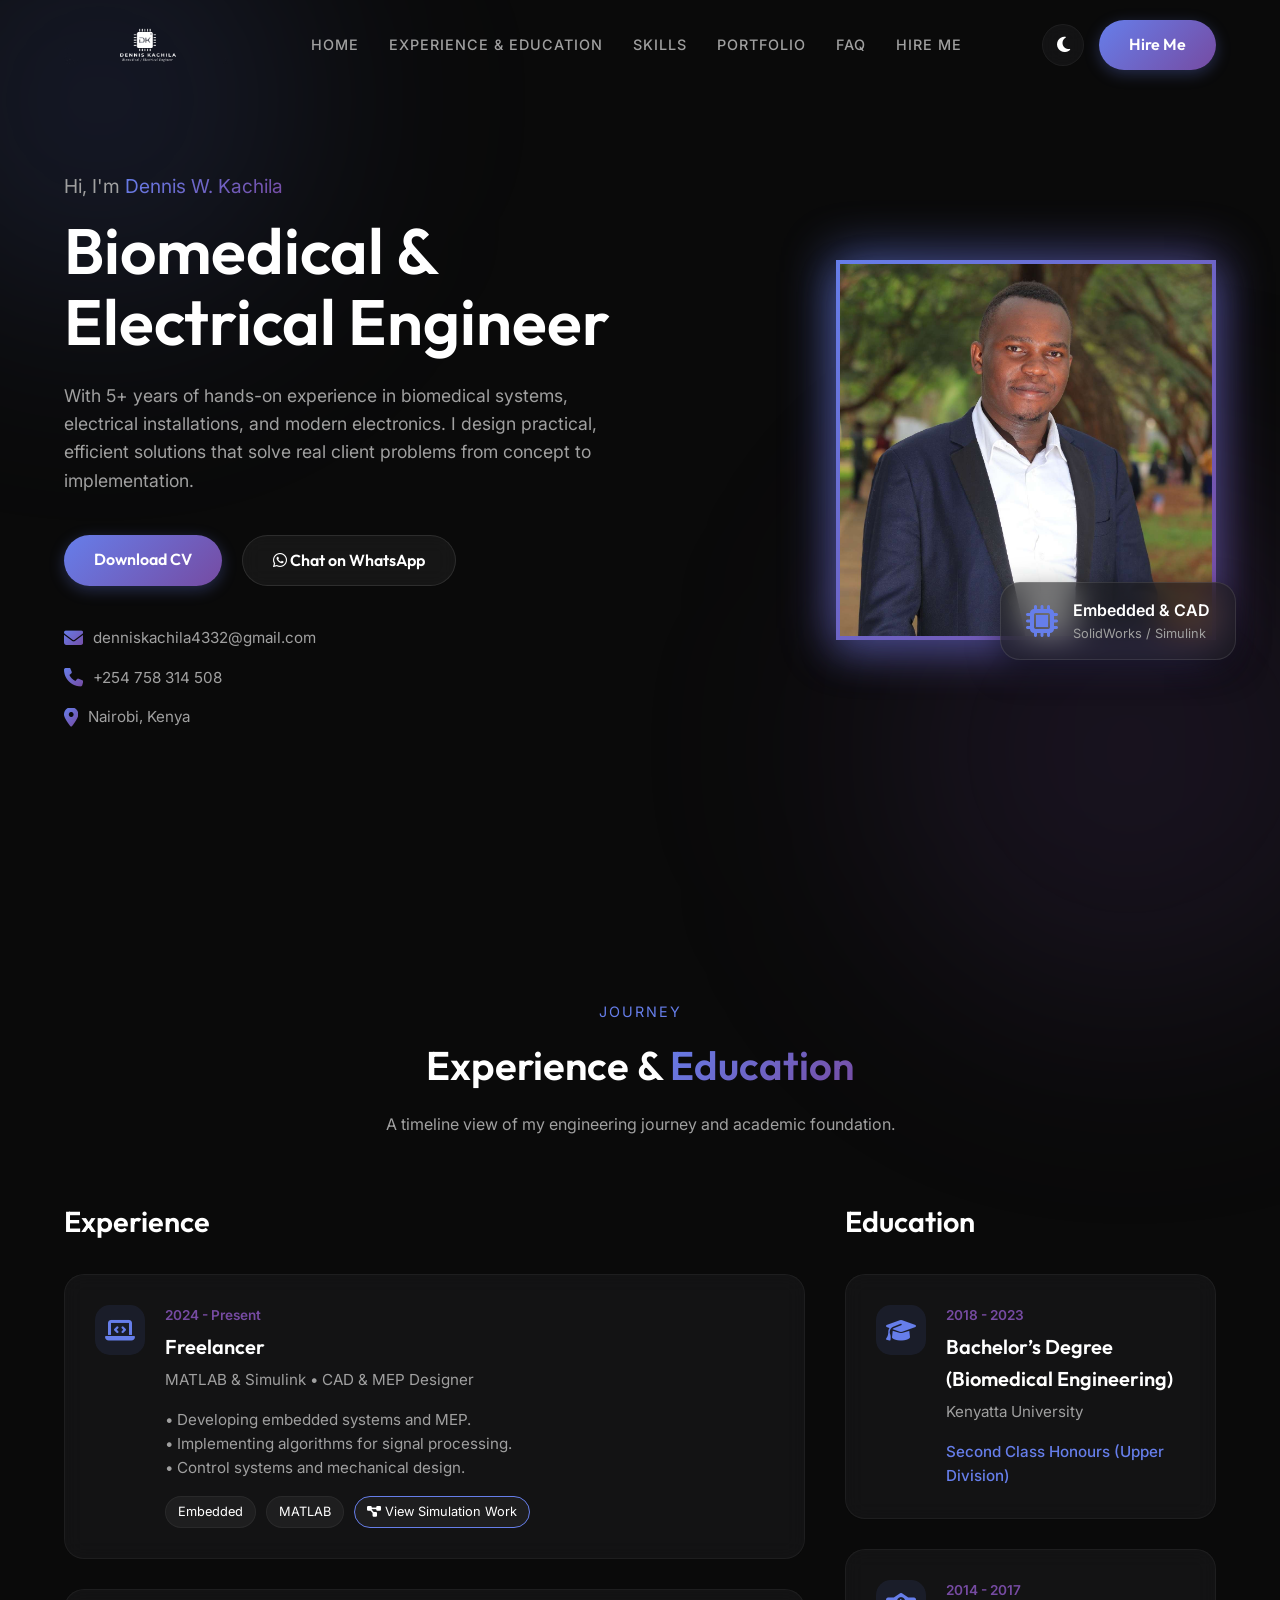
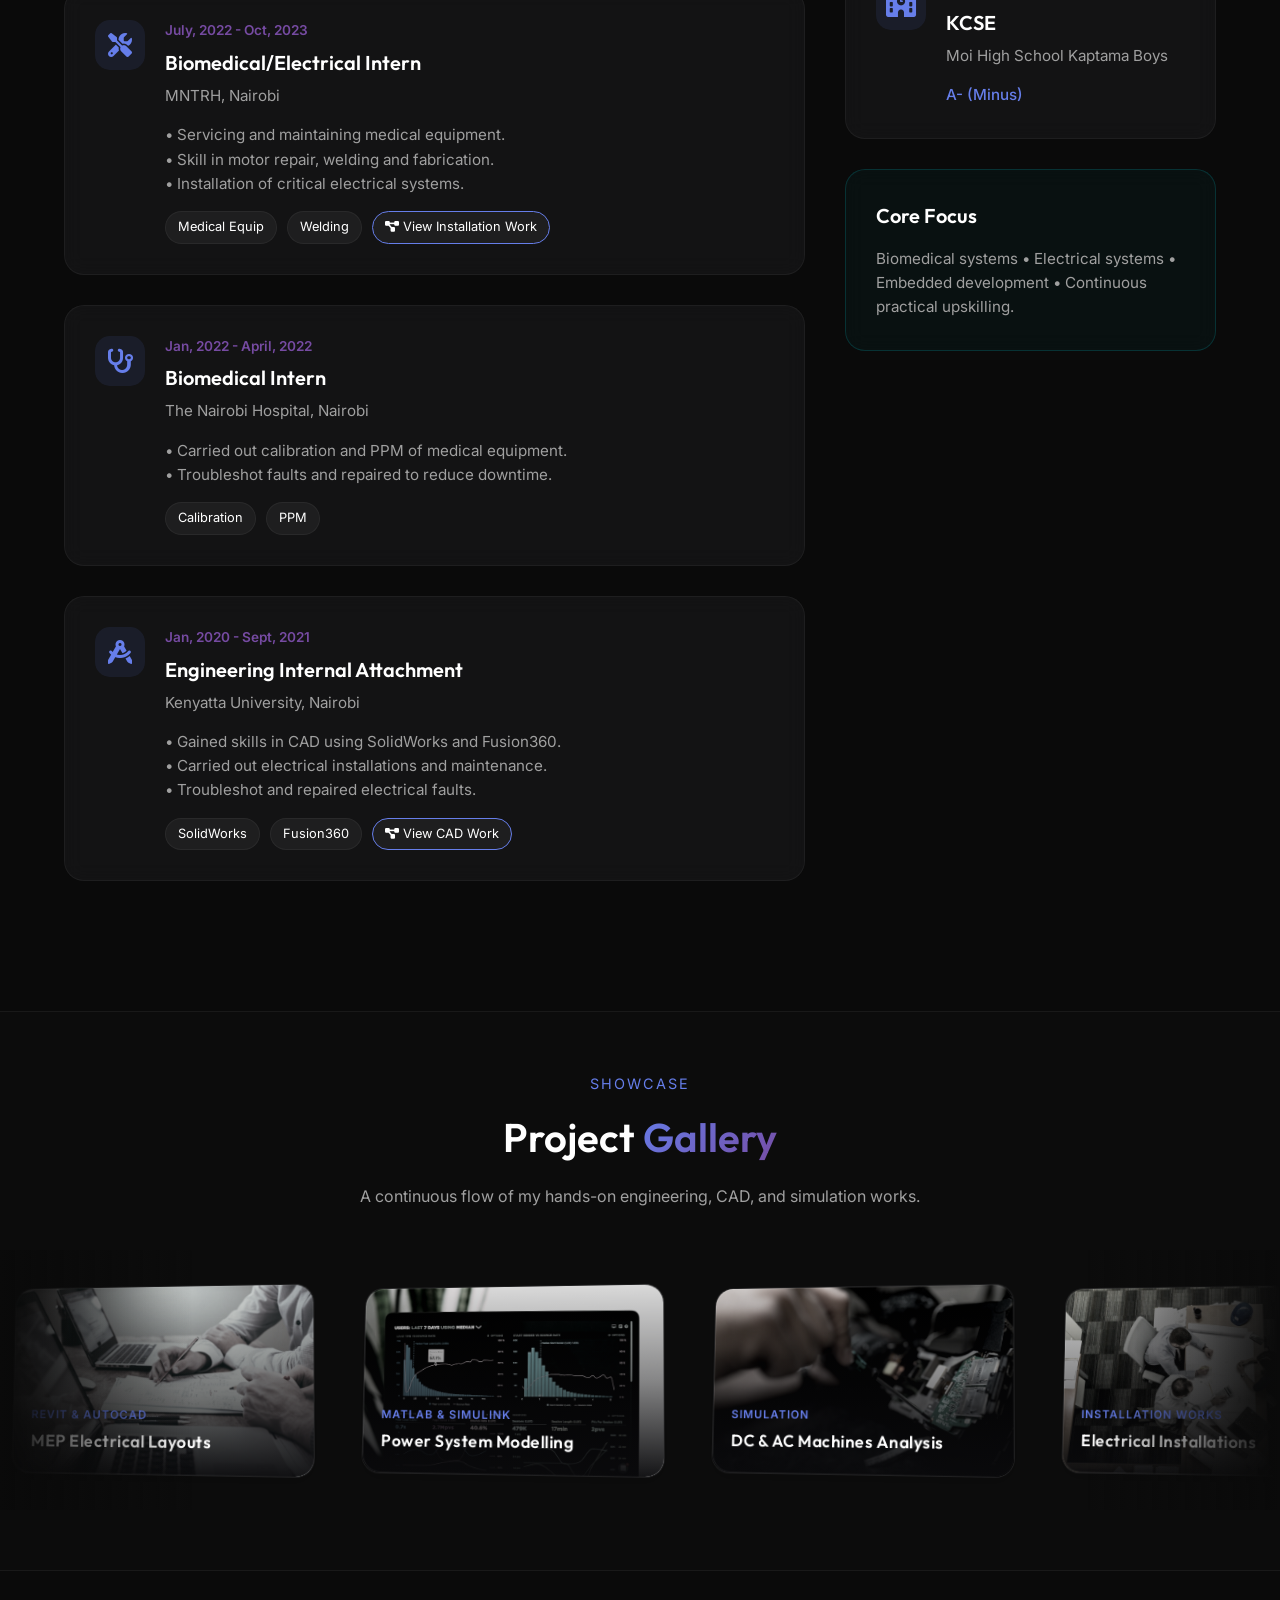
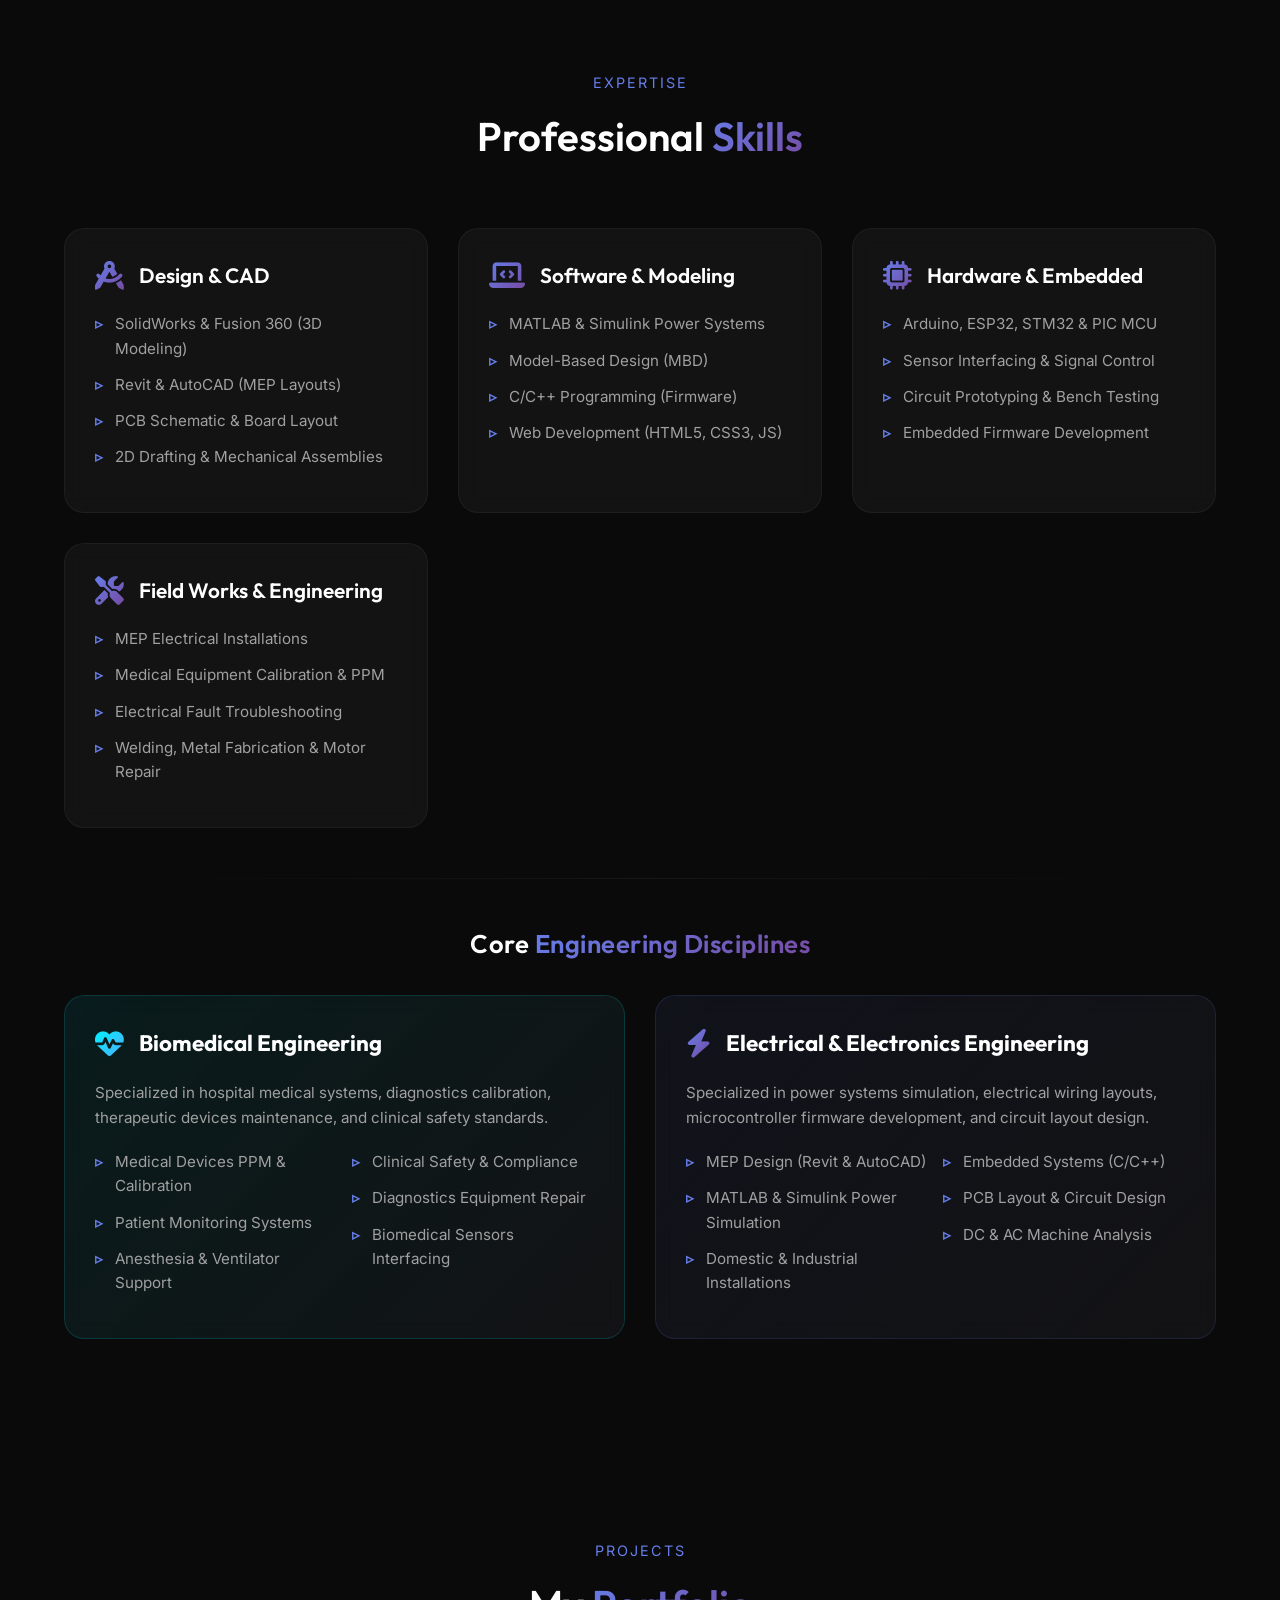
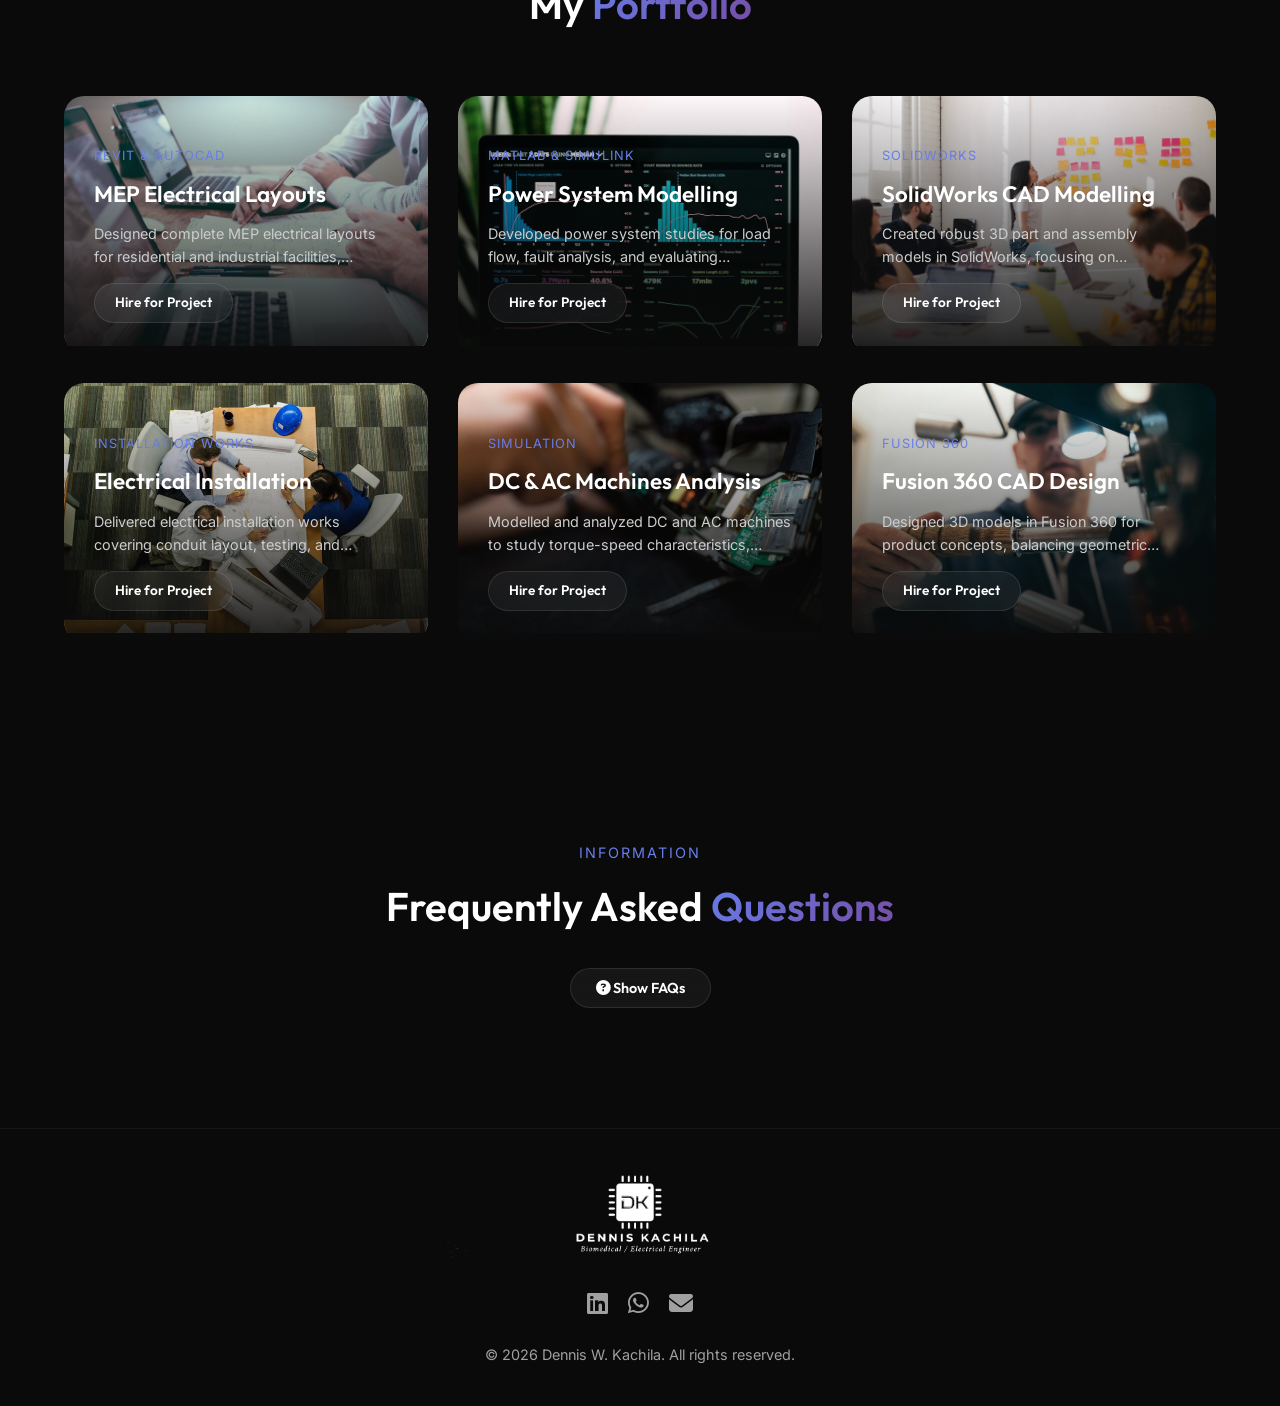
==== index.html @ 5426f632 "feat: add Google Analytics GA4 tracking script to all pages" ====
<!DOCTYPE html>
<html lang="en">
<head>
    <!-- Google tag (gtag.js) -->
    <script async src="https://www.googletagmanager.com/gtag/js?id=G-QSRHP8CRSM"></script>
    <script>
      window.dataLayer = window.dataLayer || [];
      function gtag(){dataLayer.push(arguments);}
      gtag('js', new Date());

      gtag('config', 'G-QSRHP8CRSM');
    </script>
    <meta charset="UTF-8">
    <meta name="viewport" content="width=device-width, initial-scale=1.0">
    <title>Dennis Kachila | Biomedical & Electrical Engineer - Nairobi, Kenya</title>
    <meta name="description" content="Explore the portfolio of Dennis Kachila, a Nairobi-based Biomedical and Electrical Engineer specializing in MEP design, electrical installations, MATLAB power system modeling, and 3D CAD assemblies.">
    <meta name="keywords" content="Dennis Kachila, Biomedical Engineer Nairobi, Electrical Engineer Kenya, MEP Design, Revit MEP, AutoCAD Electrical, MATLAB power system, Simulink model-based design, SolidWorks 3D CAD, Fusion 360 modeling, medical equipment calibration, PPM medical systems, microcontroller programming, Arduino, ESP32">
    <meta name="author" content="Dennis W. Kachila">
    <meta name="robots" content="index, follow">
    <link rel="canonical" href="https://dennis-kachila.github.io/">
    <link rel="icon" type="image/png" href="assets/images/logo/favicon.png">

    <!-- Open Graph / Facebook / LinkedIn -->
    <meta property="og:type" content="website">
    <meta property="og:url" content="https://dennis-kachila.github.io/">
    <meta property="og:title" content="Dennis Kachila | Biomedical & Electrical Engineer Portfolio">
    <meta property="og:description" content="Nairobi-based engineer specializing in MEP design, electrical installations, MATLAB simulations, 3D CAD modeling, and medical systems maintenance.">
    <meta property="og:image" content="https://dennis-kachila.github.io/assets/images/logo/social_preview.png">
    <meta property="og:site_name" content="Dennis Kachila Portfolio">
    <meta property="og:locale" content="en_US">

    <!-- Twitter -->
    <meta name="twitter:card" content="summary_large_image">
    <meta name="twitter:url" content="https://dennis-kachila.github.io/">
    <meta name="twitter:title" content="Dennis Kachila | Biomedical & Electrical Engineer">
    <meta name="twitter:description" content="Nairobi-based engineer specializing in MEP design, electrical installations, MATLAB simulations, 3D CAD modeling, and medical systems maintenance.">
    <meta name="twitter:image" content="https://dennis-kachila.github.io/assets/images/logo/social_preview.png">

    <!-- JSON-LD Structured Data Schema -->
    <script type="application/ld+json">
    {
      "@context": "https://schema.org",
      "@type": "Person",
      "name": "Dennis W. Kachila",
      "url": "https://dennis-kachila.github.io/",
      "image": "https://dennis-kachila.github.io/assets/images/logo/logo_now1.png",
      "jobTitle": "Biomedical & Electrical Engineer",
      "worksFor": {
        "@type": "Organization",
        "name": "Freelance"
      },
      "sameAs": [
        "https://github.com/dennis-kachila"
      ],
      "knowsAbout": [
        "Biomedical Engineering",
        "Electrical Engineering",
        "MEP Design",
        "MATLAB",
        "Simulink",
        "SolidWorks",
        "Fusion 360",
        "Electrical Installations",
        "Medical Equipment Maintenance",
        "Microcontroller Firmware Development"
      ],
      "address": {
        "@type": "PostalAddress",
        "addressLocality": "Nairobi",
        "addressCountry": "Kenya"
      },
      "email": "denniskachila4332@gmail.com",
      "telephone": "+254758314508"
    }
    </script>

    <!-- Fonts -->
    <link rel="preconnect" href="https://fonts.googleapis.com">
    <link rel="preconnect" href="https://fonts.gstatic.com" crossorigin>
    <link href="https://fonts.googleapis.com/css2?family=Inter:wght@300;400;500;600&family=Outfit:wght@400;600;800&display=swap" rel="stylesheet">
    <!-- Icons -->
    <link rel="stylesheet" href="https://cdnjs.cloudflare.com/ajax/libs/font-awesome/6.4.0/css/all.min.css">
    <!-- Custom CSS -->
    <link rel="stylesheet" href="assets/css/modern.css?v=2">
    <script>
        // Apply theme immediately to prevent flashing
        const savedTheme = localStorage.getItem('theme') || 'dark';
        document.documentElement.setAttribute('data-theme', savedTheme);
    </script>
</head>
<body>
    <!-- Ambient Glow Background -->
    <div class="ambient-glow glow-1"></div>
    <div class="ambient-glow glow-2"></div>

    <!-- Navbar -->
    <nav class="navbar">
        <a href="#home" class="nav-brand" style="display: flex; align-items: center; gap: 8px;">
            <img src="assets/images/logo/logo_now1.png" alt="Dennis Kachila Logo" class="nav-logo" loading="eager">
        </a>
        <ul class="nav-links">
            <li><a href="#home">Home</a></li>
            <li><a href="#experience">Experience & Education</a></li>
            <li><a href="#skills">Skills</a></li>
            <li><a href="#portfolio">Portfolio</a></li>
            <li><a href="#faq">FAQ</a></li>
            <li><a href="hire.html">Hire Me</a></li>
        </ul>
        <div class="nav-actions" style="display: flex; align-items: center; gap: 15px;">
            <button id="theme-toggle" class="btn-theme" aria-label="Toggle Theme">
                <i class="fas fa-moon theme-icon-dark"></i>
                <i class="fas fa-sun theme-icon-light"></i>
            </button>
            <a href="hire.html" class="btn btn-primary">Hire Me</a>
            <button id="menu-toggle" class="btn-menu" aria-label="Toggle Navigation">
                <i class="fas fa-bars"></i>
            </button>
        </div>
    </nav>

    <!-- Hero -->
    <section id="home" class="hero">
        <div class="hero-content">
            <div class="hero-greeting">Hi, I'm <span class="text-gradient">Dennis W. Kachila</span></div>
            <h1 class="hero-title">Biomedical &<br>Electrical Engineer</h1>
            <p class="hero-desc">
                With 5+ years of hands-on experience in biomedical systems, electrical installations, and modern electronics. I design practical, efficient solutions that solve real client problems from concept to implementation.
            </p>
            <div class="hero-actions">
                <a href="assets/Dennis_Kachila_Resume_Main.pdf" target="_blank" class="btn btn-primary">Download CV</a>
                <a href="https://wa.me/254758314508" target="_blank" class="btn btn-secondary"><i class="fab fa-whatsapp"></i> Chat on WhatsApp</a>
            </div>
            
            <div class="mt-40">
                <div style="font-size: 0.95rem; color: var(--text-secondary); margin-bottom: 15px; display: flex; align-items: center; gap: 10px;">
                    <i class="fas fa-envelope text-gradient" style="font-size: 1.2rem;"></i> denniskachila4332@gmail.com
                </div>
                <div style="font-size: 0.95rem; color: var(--text-secondary); margin-bottom: 15px; display: flex; align-items: center; gap: 10px;">
                    <i class="fas fa-phone text-gradient" style="font-size: 1.2rem;"></i> +254 758 314 508
                </div>
                <div style="font-size: 0.95rem; color: var(--text-secondary); display: flex; align-items: center; gap: 10px;">
                    <i class="fas fa-map-marker-alt text-gradient" style="font-size: 1.2rem;"></i> Nairobi, Kenya
                </div>
            </div>
        </div>
        <div class="hero-image-container">
            <div class="hero-image-frame-container">
                <div class="hero-image-inner">
                    <img src="assets/images/slider/banner-01.JPG" alt="Dennis Kachila" class="hero-image" loading="eager" onerror="this.src='https://images.unsplash.com/photo-1573164713988-8665fc963095?auto=format&fit=crop&q=80'">
                </div>
            </div>
            <div class="hero-badge">
                <i class="fas fa-microchip badge-icon"></i>
                <div>
                    <div style="font-weight: 600;">Embedded & CAD</div>
                    <div style="font-size: 0.8rem; color: var(--text-secondary);">SolidWorks / Simulink</div>
                </div>
            </div>
        </div>
    </section>

    <!-- Experience & Education -->
    <section id="experience">
        <div class="section-header">
            <span class="section-subtitle">Journey</span>
            <h2 class="section-title">Experience & <span class="text-gradient">Education</span></h2>
            <p style="color: var(--text-secondary); max-width: 600px; margin: 15px auto 0;">A timeline view of my engineering journey and academic foundation.</p>
        </div>

        <div class="timeline-grid">
            <!-- Experience -->
            <div>
                <h3 style="margin-bottom: 30px; font-size: 1.8rem;">Experience</h3>
                
                <div class="glass-card timeline-item">
                    <div class="timeline-icon">
                        <i class="fas fa-laptop-code"></i>
                    </div>
                    <div class="timeline-content">
                        <div class="timeline-date">2024 - Present</div>
                        <h4 class="timeline-title">Freelancer</h4>
                        <div class="timeline-subtitle">MATLAB & Simulink • CAD & MEP Designer</div>
                        <p style="color: var(--text-secondary); font-size: 0.95rem; margin-bottom: 15px;">
                            • Developing embedded systems and MEP.<br>
                            • Implementing algorithms for signal processing.<br>
                            • Control systems and mechanical design.
                        </p>
                        <div style="display: flex; gap: 10px; flex-wrap: wrap;">
                            <span class="tag">Embedded</span>
                            <span class="tag">MATLAB</span>
                            <a href="#portfolio" class="tag" style="border-color: var(--accent-primary);"><i class="fas fa-project-diagram"></i> View Simulation Work</a>
                        </div>
                    </div>
                </div>

                <div class="glass-card timeline-item">
                    <div class="timeline-icon">
                        <i class="fas fa-tools"></i>
                    </div>
                    <div class="timeline-content">
                        <div class="timeline-date">July, 2022 - Oct, 2023</div>
                        <h4 class="timeline-title">Biomedical/Electrical Intern</h4>
                        <div class="timeline-subtitle">MNTRH, Nairobi</div>
                        <p style="color: var(--text-secondary); font-size: 0.95rem; margin-bottom: 15px;">
                            • Servicing and maintaining medical equipment.<br>
                            • Skill in motor repair, welding and fabrication.<br>
                            • Installation of critical electrical systems.
                        </p>
                        <div style="display: flex; gap: 10px; flex-wrap: wrap;">
                            <span class="tag">Medical Equip</span>
                            <span class="tag">Welding</span>
                            <a href="#portfolio" class="tag" style="border-color: var(--accent-primary);"><i class="fas fa-project-diagram"></i> View Installation Work</a>
                        </div>
                    </div>
                </div>
                
                <div class="glass-card timeline-item">
                    <div class="timeline-icon">
                        <i class="fas fa-stethoscope"></i>
                    </div>
                    <div class="timeline-content">
                        <div class="timeline-date">Jan, 2022 - April, 2022</div>
                        <h4 class="timeline-title">Biomedical Intern</h4>
                        <div class="timeline-subtitle">The Nairobi Hospital, Nairobi</div>
                        <p style="color: var(--text-secondary); font-size: 0.95rem; margin-bottom: 15px;">
                            • Carried out calibration and PPM of medical equipment.<br>
                            • Troubleshot faults and repaired to reduce downtime.
                        </p>
                        <div style="display: flex; gap: 10px; flex-wrap: wrap;">
                            <span class="tag">Calibration</span>
                            <span class="tag">PPM</span>
                        </div>
                    </div>
                </div>

                <div class="glass-card timeline-item">
                    <div class="timeline-icon">
                        <i class="fas fa-drafting-compass"></i>
                    </div>
                    <div class="timeline-content">
                        <div class="timeline-date">Jan, 2020 - Sept, 2021</div>
                        <h4 class="timeline-title">Engineering Internal Attachment</h4>
                        <div class="timeline-subtitle">Kenyatta University, Nairobi</div>
                        <p style="color: var(--text-secondary); font-size: 0.95rem; margin-bottom: 15px;">
                            • Gained skills in CAD using SolidWorks and Fusion360.<br>
                            • Carried out electrical installations and maintenance.<br>
                            • Troubleshot and repaired electrical faults.
                        </p>
                        <div style="display: flex; gap: 10px; flex-wrap: wrap;">
                            <span class="tag">SolidWorks</span>
                            <span class="tag">Fusion360</span>
                            <a href="#portfolio" class="tag" style="border-color: var(--accent-primary);"><i class="fas fa-project-diagram"></i> View CAD Work</a>
                        </div>
                    </div>
                </div>
            </div>

            <!-- Education -->
            <div>
                <h3 style="margin-bottom: 30px; font-size: 1.8rem;">Education</h3>
                
                <div class="glass-card timeline-item" style="margin-bottom: 30px;">
                    <div class="timeline-icon">
                        <i class="fas fa-graduation-cap"></i>
                    </div>
                    <div class="timeline-content">
                        <div class="timeline-date">2018 - 2023</div>
                        <h4 class="timeline-title">Bachelor’s Degree (Biomedical Engineering)</h4>
                        <div class="timeline-subtitle">Kenyatta University</div>
                        <p style="color: var(--accent-primary); font-size: 0.95rem; font-weight: 500;">Second Class Honours (Upper Division)</p>
                    </div>
                </div>

                <div class="glass-card timeline-item" style="margin-bottom: 30px;">
                    <div class="timeline-icon">
                        <i class="fas fa-school"></i>
                    </div>
                    <div class="timeline-content">
                        <div class="timeline-date">2014 - 2017</div>
                        <h4 class="timeline-title">KCSE</h4>
                        <div class="timeline-subtitle">Moi High School Kaptama Boys</div>
                        <p style="color: var(--accent-primary); font-size: 0.95rem; font-weight: 500;">A- (Minus)</p>
                    </div>
                </div>

                <div class="glass-card" style="background: rgba(0,242,254,0.03); border-color: rgba(0,242,254,0.15);">
                    <h4 class="timeline-title" style="margin-bottom: 15px;">Core Focus</h4>
                    <p style="color: var(--text-secondary); font-size: 0.95rem;">
                        Biomedical systems • Electrical systems • Embedded development • Continuous practical upskilling.
                    </p>
                </div>
            </div>
        </div>
    </section>

    <!-- Project Gallery Marquee -->
    <section id="gallery" style="padding: 60px 0; background: rgba(255, 255, 255, 0.01); border-top: 1px solid var(--border-color); border-bottom: 1px solid var(--border-color); overflow: hidden;">
        <div class="section-header" style="margin-bottom: 40px; padding: 0 5%;">
            <span class="section-subtitle">Showcase</span>
            <h2 class="section-title">Project <span class="text-gradient">Gallery</span></h2>
            <p style="color: var(--text-secondary); max-width: 600px; margin: 15px auto 0;">A continuous flow of my hands-on engineering, CAD, and simulation works.</p>
        </div>

        <div class="marquee-container">
            <div class="marquee-track">
                <!-- Card 1 -->
                <div class="gallery-card" data-desc="Designed complete MEP electrical layouts for residential and industrial facilities, including load distribution and cable routing.">
                    <img src="assets/images/portfolio/mep-revit.jpg" alt="MEP Layout Design" loading="lazy">
                    <div class="gallery-card-overlay">
                        <span class="gallery-card-tag">Revit & AutoCAD</span>
                        <h4>MEP Electrical Layouts</h4>
                    </div>
                </div>
                <!-- Card 2 -->
                <div class="gallery-card" data-desc="Developed power system studies for load flow, fault analysis, and evaluating performance under varying conditions.">
                    <img src="assets/images/portfolio/matlab-simulink.jpg" alt="MATLAB Simulink Simulation" loading="lazy">
                    <div class="gallery-card-overlay">
                        <span class="gallery-card-tag">MATLAB & Simulink</span>
                        <h4>Power System Modelling</h4>
                    </div>
                </div>
                <!-- Card 3 -->
                <div class="gallery-card" data-desc="Modelled and analyzed DC and AC machines to study torque-speed characteristics, startup behavior, and efficiency trends.">
                    <img src="assets/images/portfolio/machines-modeling.jpg" alt="DC & AC Machines Analysis" loading="lazy">
                    <div class="gallery-card-overlay">
                        <span class="gallery-card-tag">Simulation</span>
                        <h4>DC & AC Machines Analysis</h4>
                    </div>
                </div>
                <!-- Card 4 -->
                <div class="gallery-card" data-desc="Delivered electrical installation works covering conduit layout, testing, and commissioning for domestic/industrial settings.">
                    <img src="assets/images/portfolio/electrical-installation.jpg" alt="Electrical Installation Works" loading="lazy">
                    <div class="gallery-card-overlay">
                        <span class="gallery-card-tag">Installation Works</span>
                        <h4>Electrical Installations</h4>
                    </div>
                </div>
                <!-- Card 5 -->
                <div class="gallery-card" data-desc="Created robust 3D part and assembly models for engineering concepts with strong attention to dimensions and manufacturability.">
                    <img src="assets/images/portfolio/solidworks-3d.jpg" alt="SolidWorks 3D CAD" loading="lazy">
                    <div class="gallery-card-overlay">
                        <span class="gallery-card-tag">SolidWorks</span>
                        <h4>3D CAD Modelling</h4>
                    </div>
                </div>
                <!-- Card 6 -->
                <div class="gallery-card" data-desc="Designed 3D models in Fusion 360 for product and engineering concepts, balancing geometric accuracy, functionality, and rapid design workflows.">
                    <img src="assets/images/portfolio/fusion360-design.jpg" alt="Fusion 360 Design" loading="lazy">
                    <div class="gallery-card-overlay">
                        <span class="gallery-card-tag">Fusion 360</span>
                        <h4>Fusion 360 CAD Design</h4>
                    </div>
                </div>

                <!-- Duplicate for seamless scroll -->
                <div class="gallery-card" data-desc="Designed complete MEP electrical layouts for residential and industrial facilities, including load distribution and cable routing.">
                    <img src="assets/images/portfolio/mep-revit.jpg" alt="MEP Layout Design" loading="lazy">
                    <div class="gallery-card-overlay">
                        <span class="gallery-card-tag">Revit & AutoCAD</span>
                        <h4>MEP Electrical Layouts</h4>
                    </div>
                </div>
                <div class="gallery-card" data-desc="Developed power system studies for load flow, fault analysis, and evaluating performance under varying conditions.">
                    <img src="assets/images/portfolio/matlab-simulink.jpg" alt="MATLAB Simulink Simulation" loading="lazy">
                    <div class="gallery-card-overlay">
                        <span class="gallery-card-tag">MATLAB & Simulink</span>
                        <h4>Power System Modelling</h4>
                    </div>
                </div>
                <div class="gallery-card" data-desc="Modelled and analyzed DC and AC machines to study torque-speed characteristics, startup behavior, and efficiency trends.">
                    <img src="assets/images/portfolio/machines-modeling.jpg" alt="DC & AC Machines Analysis" loading="lazy">
                    <div class="gallery-card-overlay">
                        <span class="gallery-card-tag">Simulation</span>
                        <h4>DC & AC Machines Analysis</h4>
                    </div>
                </div>
                <div class="gallery-card" data-desc="Delivered electrical installation works covering conduit layout, testing, and commissioning for domestic/industrial settings.">
                    <img src="assets/images/portfolio/electrical-installation.jpg" alt="Electrical Installation Works" loading="lazy">
                    <div class="gallery-card-overlay">
                        <span class="gallery-card-tag">Installation Works</span>
                        <h4>Electrical Installations</h4>
                    </div>
                </div>
                <div class="gallery-card" data-desc="Created robust 3D part and assembly models for engineering concepts with strong attention to dimensions and manufacturability.">
                    <img src="assets/images/portfolio/solidworks-3d.jpg" alt="SolidWorks 3D CAD" loading="lazy">
                    <div class="gallery-card-overlay">
                        <span class="gallery-card-tag">SolidWorks</span>
                        <h4>3D CAD Modelling</h4>
                    </div>
                </div>
                <div class="gallery-card" data-desc="Designed 3D models in Fusion 360 for product and engineering concepts, balancing geometric accuracy, functionality, and rapid design workflows.">
                    <img src="assets/images/portfolio/fusion360-design.jpg" alt="Fusion 360 Design" loading="lazy">
                    <div class="gallery-card-overlay">
                        <span class="gallery-card-tag">Fusion 360</span>
                        <h4>Fusion 360 CAD Design</h4>
                    </div>
                </div>
            </div>
        </div>
    </section>

    <!-- Skills -->
    <section id="skills">
        <div class="section-header">
            <span class="section-subtitle">Expertise</span>
            <h2 class="section-title">Professional <span class="text-gradient">Skills</span></h2>
        </div>

        <div class="skills-grid">
            <!-- Design & CAD -->
            <div class="glass-card">
                <div class="skill-header">
                    <i class="fas fa-drafting-compass text-gradient"></i>
                    <h3 style="font-size: 1.3rem; font-weight: 600;">Design & CAD</h3>
                </div>
                <ul class="skill-list">
                    <li>SolidWorks & Fusion 360 (3D Modeling)</li>
                    <li>Revit & AutoCAD (MEP Layouts)</li>
                    <li>PCB Schematic & Board Layout</li>
                    <li>2D Drafting & Mechanical Assemblies</li>
                </ul>
            </div>

            <!-- Software & Modeling -->
            <div class="glass-card">
                <div class="skill-header">
                    <i class="fas fa-laptop-code text-gradient"></i>
                    <h3 style="font-size: 1.3rem; font-weight: 600;">Software & Modeling</h3>
                </div>
                <ul class="skill-list">
                    <li>MATLAB & Simulink Power Systems</li>
                    <li>Model-Based Design (MBD)</li>
                    <li>C/C++ Programming (Firmware)</li>
                    <li>Web Development (HTML5, CSS3, JS)</li>
                </ul>
            </div>

            <!-- Hardware & Embedded -->
            <div class="glass-card">
                <div class="skill-header">
                    <i class="fas fa-microchip text-gradient"></i>
                    <h3 style="font-size: 1.3rem; font-weight: 600;">Hardware & Embedded</h3>
                </div>
                <ul class="skill-list">
                    <li>Arduino, ESP32, STM32 & PIC MCU</li>
                    <li>Sensor Interfacing & Signal Control</li>
                    <li>Circuit Prototyping & Bench Testing</li>
                    <li>Embedded Firmware Development</li>
                </ul>
            </div>

            <!-- Field Works & Engineering -->
            <div class="glass-card">
                <div class="skill-header">
                    <i class="fas fa-tools text-gradient"></i>
                    <h3 style="font-size: 1.3rem; font-weight: 600;">Field Works & Engineering</h3>
                </div>
                <ul class="skill-list">
                    <li>MEP Electrical Installations</li>
                    <li>Medical Equipment Calibration & PPM</li>
                    <li>Electrical Fault Troubleshooting</li>
                    <li>Welding, Metal Fabrication & Motor Repair</li>
                </ul>
            </div>
        </div>

        <!-- Discipline Breakdown -->
        <div style="margin-top: 50px; text-align: center; position: relative;">
            <div style="width: 100%; height: 1px; background: linear-gradient(to right, transparent, var(--border-color), transparent); margin-bottom: 45px;"></div>
            <h3 style="font-size: 1.6rem; font-family: var(--font-heading); font-weight: 600; margin-bottom: 30px; letter-spacing: 0.5px;">
                Core <span class="text-gradient">Engineering Disciplines</span>
            </h3>
        </div>

        <div style="display: grid; grid-template-columns: repeat(auto-fit, minmax(320px, 1fr)); gap: 30px;">
            <!-- Biomedical Engineering Card -->
            <div class="glass-card" style="position: relative; overflow: hidden; background: linear-gradient(135deg, rgba(0, 242, 254, 0.08), var(--bg-surface)); border-color: rgba(0, 242, 254, 0.15);">
                <div class="skill-header">
                    <i class="fas fa-heartbeat text-gradient" style="background: linear-gradient(135deg, #00f2fe, #4facfe); -webkit-background-clip: text; -webkit-text-fill-color: transparent; font-size: 1.8rem;"></i>
                    <h3 style="font-size: 1.4rem; font-weight: 700;">Biomedical Engineering</h3>
                </div>
                <p style="color: var(--text-secondary); font-size: 0.95rem; margin-bottom: 20px; text-align: left;">
                    Specialized in hospital medical systems, diagnostics calibration, therapeutic devices maintenance, and clinical safety standards.
                </p>
                <div style="display: grid; grid-template-columns: repeat(auto-fit, minmax(180px, 1fr)); gap: 15px;">
                    <ul class="skill-list" style="margin: 0; text-align: left;">
                        <li>Medical Devices PPM & Calibration</li>
                        <li>Patient Monitoring Systems</li>
                        <li>Anesthesia & Ventilator Support</li>
                    </ul>
                    <ul class="skill-list" style="margin: 0; text-align: left;">
                        <li>Clinical Safety & Compliance</li>
                        <li>Diagnostics Equipment Repair</li>
                        <li>Biomedical Sensors Interfacing</li>
                    </ul>
                </div>
            </div>

            <!-- Electrical & Electronics Engineering Card -->
            <div class="glass-card" style="position: relative; overflow: hidden; background: linear-gradient(135deg, rgba(102, 126, 234, 0.08), var(--bg-surface)); border-color: rgba(102, 126, 234, 0.15);">
                <div class="skill-header">
                    <i class="fas fa-bolt text-gradient" style="background: linear-gradient(135deg, #667eea, #764ba2); -webkit-background-clip: text; -webkit-text-fill-color: transparent; font-size: 1.8rem;"></i>
                    <h3 style="font-size: 1.4rem; font-weight: 700;">Electrical & Electronics Engineering</h3>
                </div>
                <p style="color: var(--text-secondary); font-size: 0.95rem; margin-bottom: 20px; text-align: left;">
                    Specialized in power systems simulation, electrical wiring layouts, microcontroller firmware development, and circuit layout design.
                </p>
                <div style="display: grid; grid-template-columns: repeat(auto-fit, minmax(180px, 1fr)); gap: 15px;">
                    <ul class="skill-list" style="margin: 0; text-align: left;">
                        <li>MEP Design (Revit & AutoCAD)</li>
                        <li>MATLAB & Simulink Power Simulation</li>
                        <li>Domestic & Industrial Installations</li>
                    </ul>
                    <ul class="skill-list" style="margin: 0; text-align: left;">
                        <li>Embedded Systems (C/C++)</li>
                        <li>PCB Layout & Circuit Design</li>
                        <li>DC & AC Machine Analysis</li>
                    </ul>
                </div>
            </div>
        </div>
    </section>

    <!-- Portfolio -->
    <section id="portfolio">
        <div class="section-header">
            <span class="section-subtitle">Projects</span>
            <h2 class="section-title">My <span class="text-gradient">Portfolio</span></h2>
        </div>

        <div class="portfolio-grid">
            <!-- Project 1 -->
            <div class="portfolio-card glass-card" style="padding: 0; border: none;">
                <img src="assets/images/portfolio/mep-revit.jpg" alt="MEP Design" class="portfolio-img" loading="lazy" onerror="this.src='https://images.unsplash.com/photo-1497366216548-37526070297c?auto=format&fit=crop&q=80'">
                <div class="portfolio-overlay">
                    <div class="portfolio-tag">Revit & AutoCAD</div>
                    <h3 class="portfolio-title">MEP Electrical Layouts</h3>
                    <p style="font-size: 0.9rem; color: #ccc; margin-bottom: 15px; display: -webkit-box; -webkit-line-clamp: 2; -webkit-box-orient: vertical; overflow: hidden;">
                        Designed complete MEP electrical layouts for residential and industrial facilities, including load distribution and cable routing.
                    </p>
                    <a href="hire.html?project=MEP%20Electrical%20Layouts" class="btn btn-secondary" style="align-self: flex-start; padding: 8px 20px; font-size: 0.85rem;">Hire for Project</a>
                </div>
            </div>

            <!-- Project 2 -->
            <div class="portfolio-card glass-card" style="padding: 0; border: none;">
                <img src="assets/images/portfolio/matlab-simulink.jpg" alt="MATLAB Simulation" class="portfolio-img" loading="lazy" onerror="this.src='https://images.unsplash.com/photo-1518770660439-4636190af475?auto=format&fit=crop&q=80'">
                <div class="portfolio-overlay">
                    <div class="portfolio-tag">MATLAB & Simulink</div>
                    <h3 class="portfolio-title">Power System Modelling</h3>
                    <p style="font-size: 0.9rem; color: #ccc; margin-bottom: 15px; display: -webkit-box; -webkit-line-clamp: 2; -webkit-box-orient: vertical; overflow: hidden;">
                        Developed power system studies for load flow, fault analysis, and evaluating performance under varying conditions.
                    </p>
                    <a href="hire.html?project=Power%20System%20Modelling" class="btn btn-secondary" style="align-self: flex-start; padding: 8px 20px; font-size: 0.85rem;">Hire for Project</a>
                </div>
            </div>

            <!-- Project 3 -->
            <div class="portfolio-card glass-card" style="padding: 0; border: none;">
                <img src="assets/images/portfolio/solidworks-3d.jpg" alt="SolidWorks Design" class="portfolio-img" loading="lazy" onerror="this.src='https://images.unsplash.com/photo-1581092334651-ddf26d9a09d0?auto=format&fit=crop&q=80'">
                <div class="portfolio-overlay">
                    <div class="portfolio-tag">SolidWorks</div>
                    <h3 class="portfolio-title">SolidWorks CAD Modelling</h3>
                    <p style="font-size: 0.9rem; color: #ccc; margin-bottom: 15px; display: -webkit-box; -webkit-line-clamp: 2; -webkit-box-orient: vertical; overflow: hidden;">
                        Created robust 3D part and assembly models in SolidWorks, focusing on dimensional accuracy and manufacturability.
                    </p>
                    <a href="hire.html?project=SolidWorks%20CAD%20Modelling" class="btn btn-secondary" style="align-self: flex-start; padding: 8px 20px; font-size: 0.85rem;">Hire for Project</a>
                </div>
            </div>
            
            <!-- Project 4 (Installation) -->
            <div class="portfolio-card glass-card" style="padding: 0; border: none;">
                <img src="assets/images/portfolio/electrical-installation.jpg" alt="Electrical Installation" class="portfolio-img" loading="lazy" onerror="this.src='https://images.unsplash.com/photo-1621905252472-740e53a2909f?auto=format&fit=crop&q=80'">
                <div class="portfolio-overlay">
                    <div class="portfolio-tag">Installation Works</div>
                    <h3 class="portfolio-title">Electrical Installation</h3>
                    <p style="font-size: 0.9rem; color: #ccc; margin-bottom: 15px; display: -webkit-box; -webkit-line-clamp: 2; -webkit-box-orient: vertical; overflow: hidden;">
                        Delivered electrical installation works covering conduit layout, testing, and commissioning for domestic/industrial settings.
                    </p>
                    <a href="hire.html?project=Electrical%20Installation" class="btn btn-secondary" style="align-self: flex-start; padding: 8px 20px; font-size: 0.85rem;">Hire for Project</a>
                </div>
            </div>

            <!-- Project 5 -->
            <div class="portfolio-card glass-card" style="padding: 0; border: none;">
                <img src="assets/images/portfolio/machines-modeling.jpg" alt="DC & AC Machines Analysis" class="portfolio-img" loading="lazy" onerror="this.src='https://images.unsplash.com/photo-1518770660439-4636190af475?auto=format&fit=crop&q=80'">
                <div class="portfolio-overlay">
                    <div class="portfolio-tag">Simulation</div>
                    <h3 class="portfolio-title">DC & AC Machines Analysis</h3>
                    <p style="font-size: 0.9rem; color: #ccc; margin-bottom: 15px; display: -webkit-box; -webkit-line-clamp: 2; -webkit-box-orient: vertical; overflow: hidden;">
                        Modelled and analyzed DC and AC machines to study torque-speed characteristics, startup behavior, and efficiency trends.
                    </p>
                    <a href="hire.html?project=DC%20%26%20AC%20Machines%20Analysis" class="btn btn-secondary" style="align-self: flex-start; padding: 8px 20px; font-size: 0.85rem;">Hire for Project</a>
                </div>
            </div>

            <!-- Project 6 -->
            <div class="portfolio-card glass-card" style="padding: 0; border: none;">
                <img src="assets/images/portfolio/fusion360-design.jpg" alt="Fusion 360 Projects" class="portfolio-img" loading="lazy" onerror="this.src='https://images.unsplash.com/photo-1581092334651-ddf26d9a09d0?auto=format&fit=crop&q=80'">
                <div class="portfolio-overlay">
                    <div class="portfolio-tag">Fusion 360</div>
                    <h3 class="portfolio-title">Fusion 360 CAD Design</h3>
                    <p style="font-size: 0.9rem; color: #ccc; margin-bottom: 15px; display: -webkit-box; -webkit-line-clamp: 2; -webkit-box-orient: vertical; overflow: hidden;">
                        Designed 3D models in Fusion 360 for product concepts, balancing geometric accuracy and rapid design refinement.
                    </p>
                    <a href="hire.html?project=Fusion%20360%20CAD%20Design" class="btn btn-secondary" style="align-self: flex-start; padding: 8px 20px; font-size: 0.85rem;">Hire for Project</a>
                </div>
            </div>
        </div>
    </section>

    <!-- FAQ -->
    <section id="faq">
        <div class="section-header" style="margin-bottom: 20px;">
            <span class="section-subtitle">Information</span>
            <h2 class="section-title">Frequently Asked <span class="text-gradient">Questions</span></h2>
            <div style="text-align: center; margin-top: 30px;">
                <button id="faq-toggle-btn" class="btn btn-secondary" style="padding: 10px 25px; font-size: 0.9rem;"><i class="fas fa-question-circle"></i> Show FAQs</button>
            </div>
        </div>

        <div id="faq-content-wrapper" class="faq-toggle-container">
            <div style="max-width: 800px; margin: 0 auto;">
                <div class="glass-card" style="padding: 20px; border: none; background: transparent;">
                    <details>
                        <summary>What electrical engineering services do you offer in Nairobi?</summary>
                        <p>I provide MEP electrical design, domestic and industrial wiring installation, electrical maintenance support, MATLAB/Simulink modelling, and 3D CAD design using SolidWorks and Fusion 360.</p>
                    </details>
                    <details>
                        <summary>Do you handle both domestic and industrial electrical projects?</summary>
                        <p>Yes. I work on both domestic and industrial projects, including wiring layouts, load distribution, installation planning, and testing support based on project requirements.</p>
                    </details>
                    <details>
                        <summary>Can you help with MATLAB and Simulink power system modelling?</summary>
                        <p>Yes. I develop and analyze power system models in MATLAB and Simulink for studies such as load flow, fault response, machine behaviour, and performance optimization.</p>
                    </details>
                    <details>
                        <summary>Do you offer CAD design services for engineering projects?</summary>
                        <p>Yes. I offer CAD modelling and design services in Revit, AutoCAD, SolidWorks, and Fusion 360 for engineering visualization, documentation, and implementation planning.</p>
                    </details>
                    <details>
                        <summary>How can I request a quote or project consultation?</summary>
                        <p>You can contact me directly on WhatsApp or email from this website. Share your project scope, location, and timeline, and I will respond with the next steps.</p>
                    </details>
                </div>
            </div>
        </div>
    </section>

    <!-- Footer -->
    <footer>
        <div style="margin-bottom: 20px; display: flex; justify-content: center; align-items: center;">
            <a href="#home" style="display: inline-block;">
                <img src="assets/images/logo/logo_now1.png" alt="Dennis Kachila Logo" class="nav-logo" style="height: 90px;" loading="lazy">
            </a>
        </div>
        <div style="display: flex; justify-content: center; gap: 20px; margin-bottom: 20px;">
            <a href="#" style="font-size: 1.5rem; color: var(--text-secondary);"><i class="fab fa-linkedin"></i></a>
            <a href="https://wa.me/254758314508" style="font-size: 1.5rem; color: var(--text-secondary);"><i class="fab fa-whatsapp"></i></a>
            <a href="mailto:denniskachila4332@gmail.com" style="font-size: 1.5rem; color: var(--text-secondary);"><i class="fas fa-envelope"></i></a>
        </div>
        <p>&copy; 2026 Dennis W. Kachila. All rights reserved.</p>
    </footer>

    <!-- Lightbox Modal -->
    <div id="lightbox-modal" class="lightbox">
        <button class="lightbox-close" aria-label="Close Lightbox">&times;</button>
        <div class="lightbox-content">
            <img id="lightbox-img" src="" alt="Enlarged project view">
            <div class="lightbox-caption">
                <span id="lightbox-tag" class="gallery-card-tag">Tag</span>
                <h3 id="lightbox-title">Project Title</h3>
                <p id="lightbox-desc">Project description goes here...</p>
                <div style="margin-top: 20px;">
                    <a id="lightbox-hire-btn" href="hire.html" class="btn btn-primary" style="padding: 10px 25px; font-size: 0.9rem; display: inline-block;">Hire Me for a Similar Project</a>
                </div>
            </div>
        </div>
    </div>

    <!-- Scripts -->
    <script src="assets/js/modern.js"></script>
</body>
</html>
---- assets/css/modern.css ----
/* ==========================================================================
   Modern CSS Reset & Variables
   ========================================================================== */
:root {
    --bg-base: #0a0a0a;
    --bg-surface: rgba(25, 25, 28, 0.6);
    --bg-surface-hover: rgba(35, 35, 40, 0.8);
    --text-primary: #ffffff;
    --text-secondary: #a0a0a0;
    
    /* Vibrant gradients for an Electrical Engineer */
    --accent-primary: #667eea;
    --accent-secondary: #764ba2;
    --gradient-primary: linear-gradient(135deg, var(--accent-primary), var(--accent-secondary));
    --gradient-glow: linear-gradient(135deg, rgba(102,126,234,0.5), rgba(118,75,162,0.5));

    --font-heading: 'Outfit', sans-serif;
    --font-body: 'Inter', sans-serif;

    --transition: all 0.3s cubic-bezier(0.25, 0.8, 0.25, 1);

    /* Theme-specific custom properties */
    --border-color: rgba(255, 255, 255, 0.05);
    --navbar-scrolled-bg: rgba(10, 10, 10, 0.8);
    --tag-bg: rgba(255, 255, 255, 0.05);
    --btn-secondary-bg: rgba(255, 255, 255, 0.05);
    --btn-secondary-border: rgba(255, 255, 255, 0.1);
    --glow-1-bg: rgba(102, 126, 234, 0.15);
    --glow-2-bg: rgba(118, 75, 162, 0.15);
    --timeline-icon-bg: rgba(102, 126, 234, 0.1);
}

[data-theme="light"] {
    --bg-base: #f7f9fc;
    --bg-surface: rgba(255, 255, 255, 0.7);
    --bg-surface-hover: rgba(255, 255, 255, 0.95);
    --text-primary: #1a1a1a;
    --text-secondary: #5a5a66;
    
    --accent-primary: #4f46e5;
    --accent-secondary: #6366f1;
    --gradient-glow: linear-gradient(135deg, rgba(79,70,229,0.2), rgba(99,102,241,0.2));
    
    --border-color: rgba(0, 0, 0, 0.08);
    --navbar-scrolled-bg: rgba(247, 249, 252, 0.85);
    --tag-bg: rgba(0, 0, 0, 0.05);
    --btn-secondary-bg: rgba(0, 0, 0, 0.03);
    --btn-secondary-border: rgba(0, 0, 0, 0.1);
    --glow-1-bg: rgba(79, 70, 229, 0.08);
    --glow-2-bg: rgba(99, 102, 241, 0.08);
    --timeline-icon-bg: rgba(79, 70, 229, 0.08);
}

* {
    margin: 0;
    padding: 0;
    box-sizing: border-box;
}

html {
    scroll-behavior: smooth;
}

body {
    font-family: var(--font-body);
    background-color: var(--bg-base);
    color: var(--text-primary);
    line-height: 1.6;
    overflow-x: hidden;
    position: relative;
}

/* Custom Scrollbar */
::-webkit-scrollbar {
    width: 10px;
}
::-webkit-scrollbar-track {
    background: var(--bg-base);
}
::-webkit-scrollbar-thumb {
    background: var(--bg-surface-hover);
    border-radius: 5px;
}
::-webkit-scrollbar-thumb:hover {
    background: var(--accent-secondary);
}

/* Background Ambient Glows */
.ambient-glow {
    position: fixed;
    border-radius: 50%;
    filter: blur(120px);
    z-index: -1;
    pointer-events: none;
}
.glow-1 {
    top: -100px;
    left: -100px;
    width: 400px;
    height: 400px;
    background: var(--glow-1-bg);
}
.glow-2 {
    bottom: -100px;
    right: -100px;
    width: 500px;
    height: 500px;
    background: var(--glow-2-bg);
}

/* Typography */
h1, h2, h3, h4, h5, h6 {
    font-family: var(--font-heading);
    font-weight: 600;
}

.text-gradient {
    background: var(--gradient-primary);
    -webkit-background-clip: text;
    -webkit-text-fill-color: transparent;
    display: inline-block;
}

a {
    text-decoration: none;
    color: inherit;
    transition: var(--transition);
}

/* Buttons */
.btn {
    display: inline-block;
    padding: 12px 30px;
    border-radius: 30px;
    font-weight: 600;
    font-family: var(--font-heading);
    cursor: pointer;
    transition: var(--transition);
    position: relative;
    overflow: hidden;
    z-index: 1;
}

.btn-primary {
    background: var(--gradient-primary);
    color: #fff;
    border: none;
    box-shadow: 0 4px 15px rgba(102, 126, 234, 0.3);
}

.btn-primary:hover {
    transform: translateY(-2px);
    box-shadow: 0 6px 20px rgba(102, 126, 234, 0.5);
}

.btn-secondary {
    background: var(--btn-secondary-bg);
    color: var(--text-primary);
    border: 1px solid var(--btn-secondary-border);
    backdrop-filter: blur(10px);
}

.btn-secondary:hover {
    background: var(--bg-surface-hover);
    transform: translateY(-2px);
}

/* Navbar */
.navbar {
    position: fixed;
    top: 0;
    width: 100%;
    padding: 20px 5%;
    display: flex;
    justify-content: space-between;
    align-items: center;
    z-index: 1000;
    transition: var(--transition);
}

.navbar.scrolled {
    padding: 15px 5%;
    background: var(--navbar-scrolled-bg);
    backdrop-filter: blur(15px);
    border-bottom: 1px solid var(--border-color);
}

.nav-brand {
    font-family: var(--font-heading);
    font-size: 1.5rem;
    font-weight: 800;
    letter-spacing: 1px;
}

.nav-logo {
    height: 38px;
    width: auto;
    object-fit: contain;
    transition: var(--transition);
}

/* Invert logo in dark theme to ensure perfect contrast and visibility */
[data-theme="dark"] .nav-logo {
    filter: invert(1) brightness(1.8) contrast(1.1);
}

.nav-links {
    display: flex;
    gap: 30px;
    list-style: none;
}

.nav-links a {
    font-size: 0.9rem;
    font-weight: 500;
    color: var(--text-secondary);
    text-transform: uppercase;
    letter-spacing: 1px;
}

.nav-links a:hover, .nav-links a.active {
    color: var(--text-primary);
}

/* Sections */
section {
    padding: 100px 5%;
}

.section-header {
    text-align: center;
    margin-bottom: 60px;
}

.section-subtitle {
    font-size: 0.9rem;
    text-transform: uppercase;
    letter-spacing: 2px;
    color: var(--accent-primary);
    margin-bottom: 10px;
    display: block;
}

.section-title {
    font-size: 2.5rem;
}

/* Hero Section */
.hero {
    min-height: 100vh;
    display: flex;
    align-items: center;
    justify-content: space-between;
    padding-top: 100px;
}

.hero-content {
    flex: 1;
    max-width: 600px;
}

.hero-greeting {
    font-size: 1.2rem;
    color: var(--text-secondary);
    margin-bottom: 15px;
}

.hero-title {
    font-size: 4rem;
    line-height: 1.1;
    margin-bottom: 25px;
}

.hero-desc {
    color: var(--text-secondary);
    font-size: 1.1rem;
    margin-bottom: 40px;
}

.hero-actions {
    display: flex;
    gap: 20px;
}

.hero-image-container {
    flex: 1;
    display: flex;
    justify-content: flex-end;
    position: relative;
}

.hero-image-frame-container {
    position: relative;
    width: 380px;
    height: 380px; /* Square container for organic morphing */
    display: flex;
    align-items: center;
    justify-content: center;
    background: var(--gradient-primary);
    box-shadow: 0 15px 35px rgba(102, 126, 234, 0.25);
    animation: morph 8s ease-in-out infinite;
    transition: transform 0.1s ease, box-shadow 0.3s ease, border-color 0.3s ease;
}

/* Outer morphing blur glow */
.hero-image-frame-container::before {
    content: '';
    position: absolute;
    inset: -5px;
    background: var(--gradient-primary);
    filter: blur(25px);
    opacity: 0.6;
    z-index: -1;
    border-radius: inherit;
    animation: inherit; /* Shares morph animation */
}

/* Inner profile image mask */
.hero-image-inner {
    position: absolute;
    inset: 4px; /* Border thickness */
    background: var(--bg-base);
    overflow: hidden;
    display: flex;
    align-items: center;
    justify-content: center;
    border-radius: inherit;
    animation: inherit; /* Shares morph animation */
}

.hero-image {
    width: 100%;
    height: 100%;
    object-fit: cover;
    object-position: top;
    transition: transform 0.5s ease;
    border-radius: inherit;
    animation: inherit; /* Shares morph animation */
}

/* Hover effects */
.hero-image-frame-container:hover .hero-image {
    transform: scale(1.08);
}

.hero-image-frame-container:hover {
    box-shadow: 0 25px 45px rgba(102, 126, 234, 0.4);
}

/* Sync keyframes morph */
@keyframes morph {
    0% { border-radius: 30% 70% 70% 30% / 30% 30% 70% 70%; }
    25% { border-radius: 58% 42% 75% 25% / 76% 46% 54% 24%; }
    50% { border-radius: 50% 50% 33% 67% / 55% 27% 73% 45%; }
    75% { border-radius: 33% 67% 58% 42% / 63% 68% 32% 37%; }
    100% { border-radius: 30% 70% 70% 30% / 30% 30% 70% 70%; }
}

.hero-badge {
    position: absolute;
    bottom: -20px;
    right: -20px;
    background: var(--bg-surface);
    backdrop-filter: blur(15px);
    border: 1px solid rgba(255,255,255,0.1);
    padding: 15px 25px;
    border-radius: 20px;
    display: flex;
    align-items: center;
    gap: 15px;
    box-shadow: 0 10px 30px rgba(0,0,0,0.5);
    animation: float 6s ease-in-out infinite;
}

.badge-icon {
    font-size: 2rem;
    color: var(--accent-primary);
}

@keyframes float {
    0% { transform: translateY(0px); }
    50% { transform: translateY(-15px); }
    100% { transform: translateY(0px); }
}

/* Cards (Glassmorphism) */
.glass-card {
    background: var(--bg-surface);
    backdrop-filter: blur(10px);
    border: 1px solid var(--border-color);
    border-radius: 20px;
    padding: 30px;
    transition: var(--transition);
}

.glass-card:hover {
    background: var(--bg-surface-hover);
    border-color: var(--accent-primary);
    transform: translateY(-5px);
}

/* Experience / Education */
.timeline-grid {
    display: grid;
    grid-template-columns: 2fr 1fr;
    gap: 40px;
}

.timeline-item {
    display: flex;
    gap: 20px;
    margin-bottom: 30px;
}

.timeline-icon {
    width: 50px;
    height: 50px;
    border-radius: 15px;
    background: var(--timeline-icon-bg);
    color: var(--accent-primary);
    display: flex;
    align-items: center;
    justify-content: center;
    flex-shrink: 0;
    font-size: 1.5rem;
    overflow: hidden;
}

.timeline-icon img {
    width: 100%;
    height: 100%;
    object-fit: contain;
    padding: 6px;
    background: var(--bg-base);
    border-radius: 12px;
    transition: var(--transition);
}

.glass-card:hover .timeline-icon img {
    transform: scale(1.05);
}

.timeline-content {
    flex: 1;
}

.timeline-date {
    font-size: 0.85rem;
    color: var(--accent-secondary);
    margin-bottom: 5px;
    font-weight: 600;
}

.timeline-title {
    font-size: 1.25rem;
    margin-bottom: 5px;
}

.timeline-subtitle {
    color: var(--text-secondary);
    font-size: 0.95rem;
    margin-bottom: 15px;
}

/* Skills */
.skills-grid {
    display: grid;
    grid-template-columns: repeat(auto-fit, minmax(300px, 1fr));
    gap: 30px;
}

.skill-header {
    display: flex;
    align-items: center;
    gap: 15px;
    margin-bottom: 20px;
}

.skill-header i {
    font-size: 1.8rem;
}

.skill-list {
    list-style: none;
    padding: 0;
}

.skill-list li {
    position: relative;
    padding-left: 20px;
    margin-bottom: 12px;
    color: var(--text-secondary);
    font-size: 0.95rem;
    transition: var(--transition);
}

.skill-list li::before {
    content: '▹';
    position: absolute;
    left: 0;
    color: var(--accent-primary);
    font-weight: bold;
}

.glass-card:hover .skill-list li {
    color: var(--text-primary);
}

/* Portfolio */
.portfolio-grid {
    display: grid;
    grid-template-columns: repeat(auto-fit, minmax(350px, 1fr));
    gap: 30px;
}

.portfolio-card {
    border-radius: 20px;
    overflow: hidden;
    position: relative;
    cursor: pointer;
}

.portfolio-img {
    width: 100%;
    height: 250px;
    object-fit: cover;
    transition: transform 0.5s ease;
}

.portfolio-card:hover .portfolio-img {
    transform: scale(1.05);
}

.portfolio-overlay {
    position: absolute;
    inset: 0;
    background: linear-gradient(to top, rgba(10,10,10,0.9), transparent);
    display: flex;
    flex-direction: column;
    justify-content: flex-end;
    padding: 30px;
}

.portfolio-tag {
    font-size: 0.8rem;
    color: var(--accent-primary);
    text-transform: uppercase;
    letter-spacing: 1px;
    margin-bottom: 10px;
}

.portfolio-title {
    font-size: 1.4rem;
    margin-bottom: 10px;
}

/* FAQ Toggle Layout */
.faq-toggle-container {
    max-height: 0;
    overflow: hidden;
    opacity: 0;
    transition: max-height 0.5s ease-out, opacity 0.5s ease-out, margin-top 0.5s ease-out;
    margin-top: 0;
}

.faq-toggle-container.active {
    max-height: 1000px;
    opacity: 1;
    margin-top: 40px;
}

/* FAQ Details */
details {
    margin-bottom: 15px;
}

summary {
    background: var(--bg-surface);
    padding: 20px;
    border-radius: 10px;
    cursor: pointer;
    font-weight: 600;
    list-style: none;
    position: relative;
    border: 1px solid var(--border-color);
    transition: var(--transition);
}

summary::after {
    content: '+';
    position: absolute;
    right: 20px;
    font-size: 1.2rem;
    transition: transform 0.3s;
}

details[open] summary::after {
    transform: rotate(45deg);
}

details p {
    padding: 20px;
    color: var(--text-secondary);
    background: var(--tag-bg);
    border-radius: 0 0 10px 10px;
    border: 1px solid var(--border-color);
    border-top: none;
    margin-top: -5px;
}

/* Footer */
footer {
    text-align: center;
    padding: 40px 5%;
    border-top: 1px solid var(--border-color);
    color: var(--text-secondary);
    font-size: 0.9rem;
}

/* Helper Classes */
.mt-40 { margin-top: 40px; }
.mb-20 { margin-bottom: 20px; }

/* Tag class */
.tag {
    background: var(--tag-bg);
    border: 1px solid var(--border-color);
    padding: 5px 12px;
    border-radius: 20px;
    font-size: 0.8rem;
    color: var(--text-primary);
    transition: var(--transition);
}

/* Theme switch button */
.btn-theme {
    background: var(--bg-surface);
    border: 1px solid var(--border-color);
    color: var(--text-primary);
    width: 42px;
    height: 42px;
    border-radius: 50%;
    display: flex;
    align-items: center;
    justify-content: center;
    cursor: pointer;
    font-size: 1.1rem;
    transition: var(--transition);
    backdrop-filter: blur(10px);
}

.btn-theme:hover {
    background: var(--bg-surface-hover);
    transform: scale(1.05);
}

.theme-icon-light {
    display: none;
}

[data-theme="light"] .theme-icon-dark {
    display: none;
}

[data-theme="light"] .theme-icon-light {
    display: inline-block;
    color: #f59e0b; /* Sunny amber color */
}


/* ==========================================================================
   Project Gallery Marquee Section
   ========================================================================== */
.marquee-container {
    overflow: hidden;
    white-space: nowrap;
    width: 100%;
    padding: 20px 0;
    position: relative;
    display: flex;
    align-items: center;
}

/* Gradient fade masks on the sides for a sleek depth effect */
.marquee-container::before,
.marquee-container::after {
    content: '';
    position: absolute;
    top: 0;
    width: 15%;
    height: 100%;
    z-index: 2;
    pointer-events: none;
}
.marquee-container::before {
    left: 0;
    background: linear-gradient(to right, var(--bg-base), transparent);
}
.marquee-container::after {
    right: 0;
    background: linear-gradient(to left, var(--bg-base), transparent);
}

.marquee-track {
    display: flex;
    width: max-content;
    animation: scroll 45s linear infinite;
    padding: 10px 0;
}

.marquee-track:hover {
    animation-play-state: paused;
}

@keyframes scroll {
    0% {
        transform: translateX(0);
    }
    100% {
        transform: translateX(-50%);
    }
}

.gallery-card {
    width: 320px;
    height: 200px;
    margin-right: 30px;
    position: relative;
    border-radius: 20px;
    overflow: hidden;
    background: var(--bg-surface);
    border: 1px solid var(--border-color);
    flex-shrink: 0;
    transform: perspective(800px) rotateY(-8deg) rotateX(4deg) scale(0.95);
    transition: transform 0.5s cubic-bezier(0.25, 0.8, 0.25, 1), box-shadow 0.5s ease, border-color 0.5s ease;
    box-shadow: 0 5px 15px rgba(0, 0, 0, 0.2);
    cursor: pointer;
}

.gallery-card::before {
    content: '';
    position: absolute;
    inset: 0;
    border-radius: inherit;
    padding: 1px;
    background: linear-gradient(135deg, rgba(255,255,255,0.1), rgba(255,255,255,0.01));
    -webkit-mask: linear-gradient(#fff 0 0) content-box, linear-gradient(#fff 0 0);
    -webkit-mask-composite: xor;
    mask-composite: exclude;
    pointer-events: none;
    z-index: 3;
}

.gallery-card img {
    width: 100%;
    height: 100%;
    object-fit: cover;
    filter: saturate(0.2) contrast(1.15) brightness(0.85);
    transition: filter 0.5s ease, transform 0.5s ease;
}

.gallery-card:hover {
    transform: perspective(800px) rotateY(0deg) rotateX(0deg) scale(1.03);
    border-color: var(--accent-primary);
    box-shadow: 0 10px 30px var(--glow-1-bg);
    z-index: 5;
}

.gallery-card:hover img {
    filter: saturate(1.1) contrast(1.0) brightness(1.0);
    transform: scale(1.05);
}

.gallery-card-overlay {
    position: absolute;
    inset: 0;
    background: linear-gradient(to top, rgba(10, 10, 12, 0.95) 0%, rgba(10, 10, 12, 0.4) 50%, transparent 100%);
    display: flex;
    flex-direction: column;
    justify-content: flex-end;
    padding: 20px;
    text-align: left;
    z-index: 2;
    transition: background 0.3s ease;
}

.gallery-card:hover .gallery-card-overlay {
    background: linear-gradient(to top, rgba(10, 10, 12, 0.98) 0%, rgba(10, 10, 12, 0.2) 60%, transparent 100%);
}

.gallery-card-tag {
    font-size: 0.75rem;
    color: var(--accent-primary);
    text-transform: uppercase;
    letter-spacing: 1px;
    margin-bottom: 5px;
    font-weight: 600;
}

.gallery-card h4 {
    font-size: 1.1rem;
    color: #fff;
    margin: 0;
    font-weight: 600;
    font-family: var(--font-heading);
    letter-spacing: 0.5px;
}


/* ==========================================================================
   Lightbox Modal
   ========================================================================== */
.lightbox {
    position: fixed;
    inset: 0;
    background: rgba(10, 10, 12, 0.92);
    backdrop-filter: blur(20px);
    z-index: 2000;
    display: flex;
    align-items: center;
    justify-content: center;
    opacity: 0;
    pointer-events: none;
    transition: opacity 0.4s ease;
}

.lightbox.active {
    opacity: 1;
    pointer-events: auto;
}

.lightbox-close {
    position: absolute;
    top: 30px;
    right: 40px;
    background: transparent;
    border: none;
    color: #fff;
    font-size: 3rem;
    cursor: pointer;
    z-index: 2002;
    transition: transform 0.3s ease, color 0.3s ease;
}

.lightbox-close:hover {
    transform: rotate(90deg) scale(1.1);
    color: var(--accent-primary);
}

.lightbox-content {
    max-width: 90%;
    max-height: 90vh;
    display: flex;
    flex-direction: column;
    align-items: center;
    position: relative;
    transform: scale(0.9);
    transition: transform 0.4s cubic-bezier(0.25, 0.8, 0.25, 1);
}

.lightbox.active .lightbox-content {
    transform: scale(1);
}

.lightbox-content img {
    max-width: 100%;
    max-height: 65vh;
    object-fit: contain;
    border-radius: 16px;
    border: 1px solid rgba(255, 255, 255, 0.1);
    box-shadow: 0 20px 50px rgba(0, 0, 0, 0.6);
}

.lightbox-caption {
    width: 100%;
    max-width: 600px;
    margin-top: 25px;
    background: var(--bg-surface);
    backdrop-filter: blur(10px);
    border: 1px solid var(--border-color);
    padding: 20px 25px;
    border-radius: 16px;
    text-align: center;
    color: var(--text-primary);
    box-shadow: 0 10px 30px rgba(0, 0, 0, 0.3);
}

.lightbox-caption h3 {
    margin: 5px 0 10px;
    font-size: 1.4rem;
    color: #fff;
}

.lightbox-caption p {
    color: var(--text-secondary);
    font-size: 0.95rem;
    line-height: 1.6;
}

/* Menu Hamburger Toggle Button */
.btn-menu {
    display: none;
    background: var(--bg-surface);
    border: 1px solid var(--border-color);
    color: var(--text-primary);
    width: 42px;
    height: 42px;
    border-radius: 50%;
    align-items: center;
    justify-content: center;
    cursor: pointer;
    font-size: 1.2rem;
    transition: var(--transition);
    backdrop-filter: blur(10px);
    z-index: 1001;
}

.btn-menu:hover {
    background: var(--bg-surface-hover);
    transform: scale(1.05);
}

/* Responsive */
@media (max-width: 992px) {
    .hero {
        flex-direction: column;
        text-align: center;
        padding-top: 150px;
    }
    .hero-actions {
        justify-content: center;
    }
    .hero-image-container {
        width: 100%;
        display: flex;
        justify-content: center;
        align-items: center;
        margin-top: 50px;
        margin-bottom: 20px;
    }
    .hero-image-frame-container {
        width: 300px;
        height: 300px;
        aspect-ratio: 1/1;
    }
    .hero-badge {
        bottom: -10px;
        right: 10px;
    }
    .nav-links {
        gap: 15px;
    }
    .nav-links a {
        font-size: 0.85rem;
    }
    .timeline-grid {
        grid-template-columns: 1fr;
    }
    .hero-title {
        font-size: 3rem;
    }
}

@media (max-width: 768px) {
    .navbar .btn-primary {
        display: none; /* Hide in header on mobile to prevent squeezing */
    }
    .btn-menu {
        display: flex; /* Show hamburger button on mobile */
    }
    .nav-links {
        position: fixed;
        top: 0;
        right: -100%; /* Hidden on the right */
        width: 280px;
        height: 100vh;
        background: rgba(10, 10, 12, 0.98);
        backdrop-filter: blur(25px);
        border-left: 1px solid var(--border-color);
        flex-direction: column;
        justify-content: center;
        align-items: center;
        gap: 30px;
        padding: 80px 40px;
        z-index: 999;
        transition: right 0.4s cubic-bezier(0.25, 0.8, 0.25, 1);
    }
    [data-theme="light"] .nav-links {
        background: rgba(247, 249, 252, 0.98);
    }
    .nav-links.active {
        right: 0; /* Slide in */
        box-shadow: -10px 0 30px rgba(0, 0, 0, 0.3);
    }
    .nav-links a {
        font-size: 1.1rem;
        width: 100%;
        text-align: center;
        padding: 10px 0;
    }
    .hero-title {
        font-size: 2.3rem;
    }
    .hero-image-frame-container {
        width: 260px;
        height: 260px;
        aspect-ratio: 1/1;
    }
    .hero-badge {
        bottom: -5px;
        right: 5px;
        padding: 10px 15px;
        font-size: 0.8rem;
    }
    .badge-icon {
        font-size: 1.4rem;
    }
    .portfolio-grid {
        grid-template-columns: repeat(auto-fit, minmax(280px, 1fr));
        gap: 20px;
    }
    .glass-card, .contact-form-container .glass-card {
        padding: 20px;
        border-radius: 16px;
    }
    section {
        padding: 60px 5%;
    }
    .section-title {
        font-size: 2rem;
    }
}

/* ==========================================================================
   Project Submission Form Styles (hire.html)
   ========================================================================== */
.contact-form-container {
    max-width: 800px;
    margin: 40px auto;
}

.contact-form-container .glass-card {
    padding: 40px;
    border-radius: 24px;
}

.form-group {
    margin-bottom: 25px;
    display: flex;
    flex-direction: column;
    gap: 8px;
    text-align: left;
}

.form-group label {
    font-family: var(--font-heading);
    font-weight: 600;
    font-size: 0.95rem;
    color: var(--text-primary);
    letter-spacing: 0.5px;
}

.form-control {
    width: 100%;
    padding: 14px 20px;
    background-color: rgba(255, 255, 255, 0.03);
    border: 1px solid var(--border-color);
    border-radius: 12px;
    color: var(--text-primary);
    font-family: var(--font-body);
    font-size: 0.95rem;
    transition: var(--transition);
    outline: none;
}

.form-control:focus {
    border-color: var(--accent-primary);
    background-color: rgba(255, 255, 255, 0.06);
    box-shadow: 0 0 15px rgba(102, 126, 234, 0.15);
}

select.form-control {
    cursor: pointer;
    appearance: none;
    background-image: url("data:image/svg+xml,%3Csvg xmlns='http://www.w3.org/2000/svg' width='24' height='24' viewBox='0 0 24 24' fill='none' stroke='%23ffffff' stroke-width='2' stroke-linecap='round' stroke-linejoin='round'%3E%3Cpolyline points='6 9 12 15 18 9'%3E%3C/polyline%3E%3C/svg%3E");
    background-repeat: no-repeat;
    background-position: right 15px center;
    background-size: 18px;
    padding-right: 45px;
}

[data-theme="light"] select.form-control {
    background-image: url("data:image/svg+xml,%3Csvg xmlns='http://www.w3.org/2000/svg' width='24' height='24' viewBox='0 0 24 24' fill='none' stroke='%231a1a1a' stroke-width='2' stroke-linecap='round' stroke-linejoin='round'%3E%3Cpolyline points='6 9 12 15 18 9'%3E%3C/polyline%3E%3C/svg%3E");
}

.form-control::placeholder {
    color: rgba(255, 255, 255, 0.3);
}

[data-theme="light"] .form-control::placeholder {
    color: rgba(0, 0, 0, 0.4);
}

[data-theme="light"] .form-control {
    background-color: rgba(0, 0, 0, 0.02);
}

[data-theme="light"] .form-control:focus {
    background-color: rgba(0, 0, 0, 0.04);
    box-shadow: 0 0 15px rgba(79, 70, 229, 0.1);
}

.form-row {
    display: grid;
    grid-template-columns: 1fr 1fr;
    gap: 20px;
}

@media (max-width: 600px) {
    .form-row {
        grid-template-columns: 1fr;
        gap: 0;
    }
}

.form-actions-grid {
    display: flex;
    justify-content: center;
    gap: 20px;
    margin-top: 35px;
}

@media (max-width: 600px) {
    .form-actions-grid {
        flex-direction: column;
        gap: 15px;
    }
    .form-actions-grid .btn {
        width: 100%;
        text-align: center;
    }
}
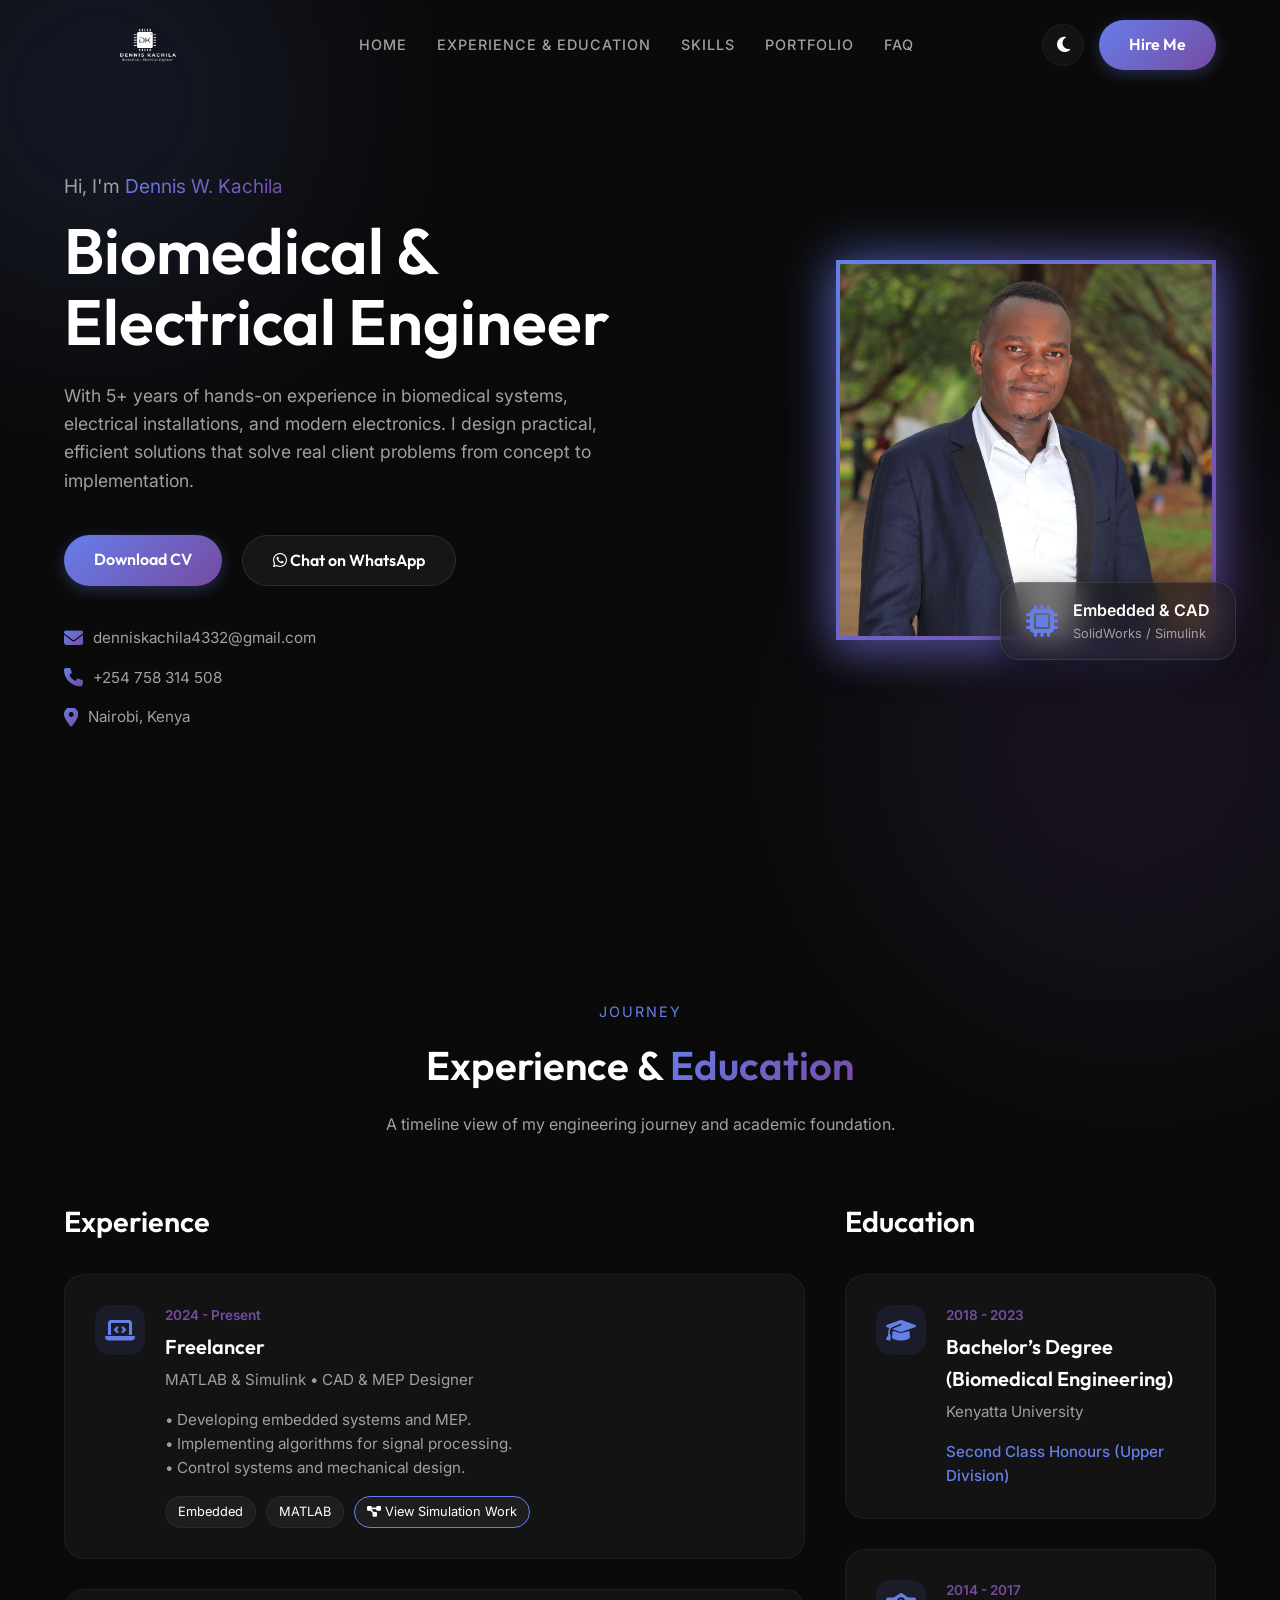
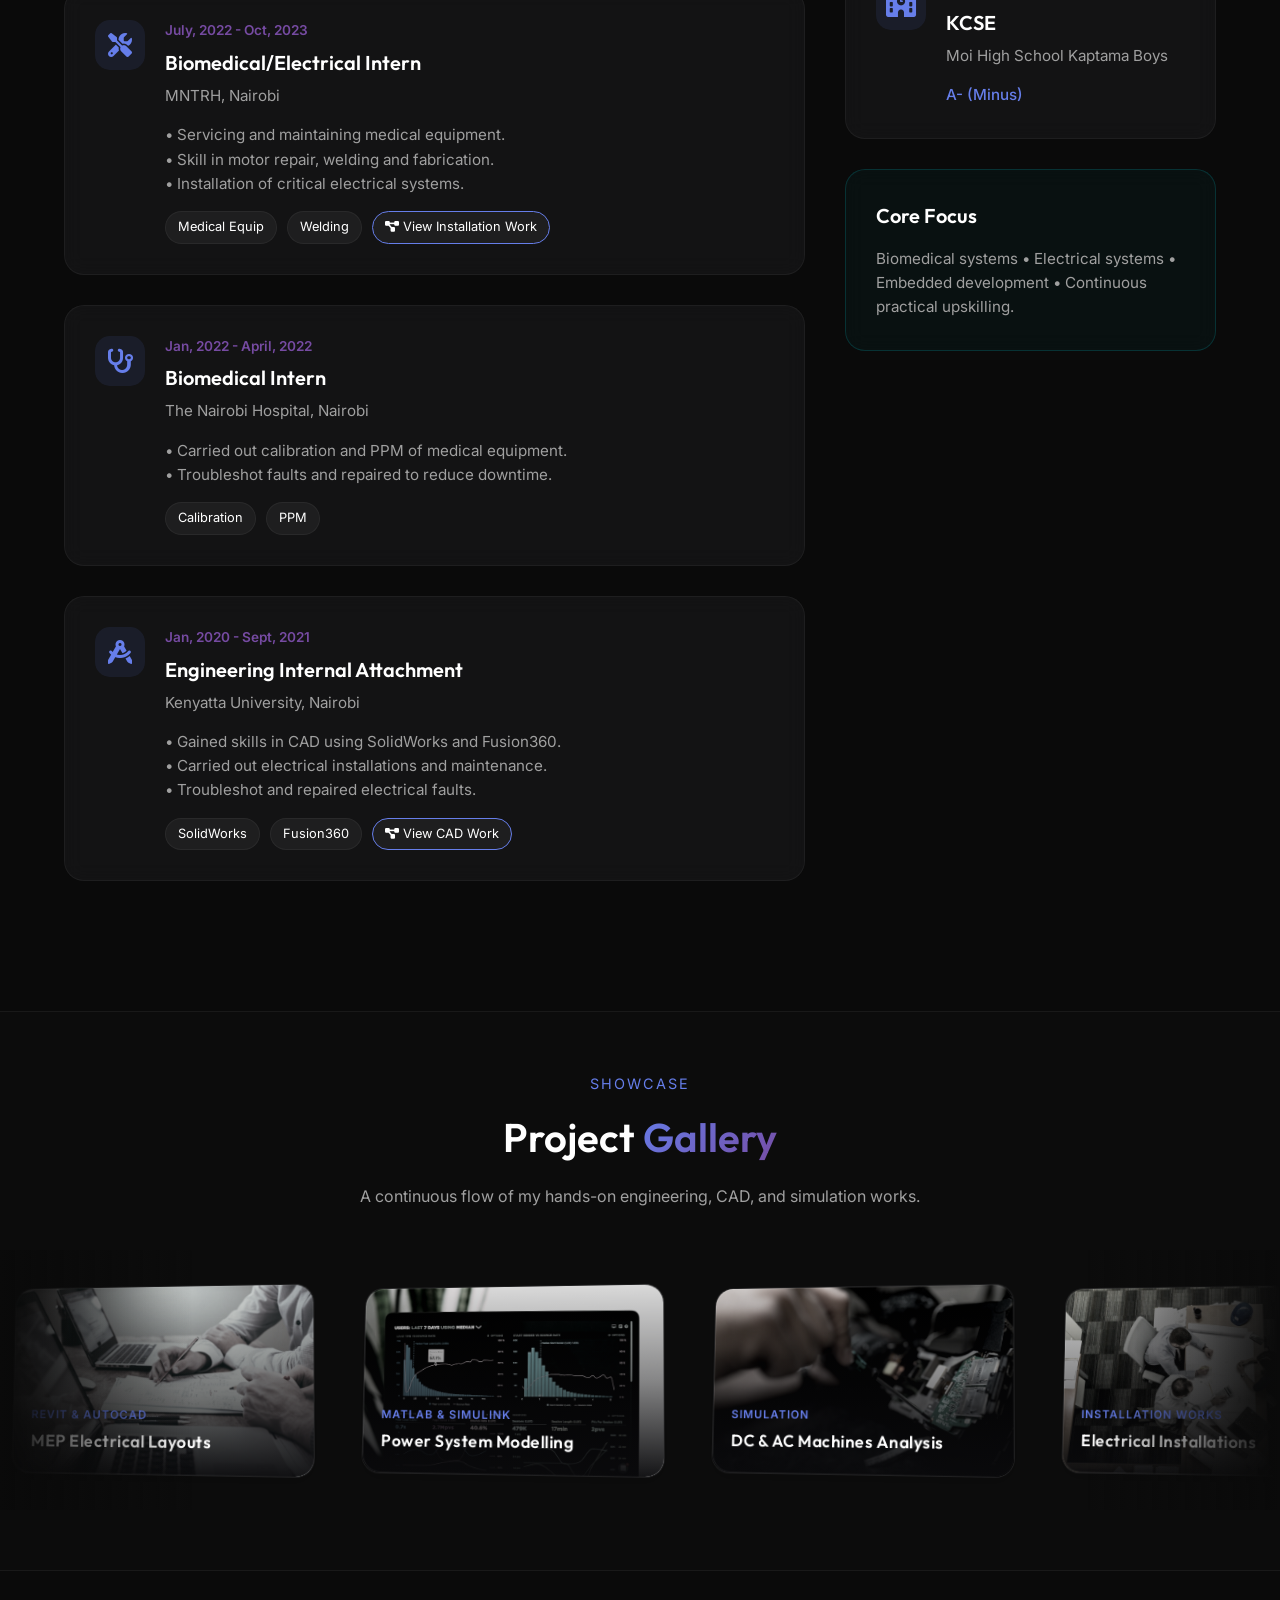
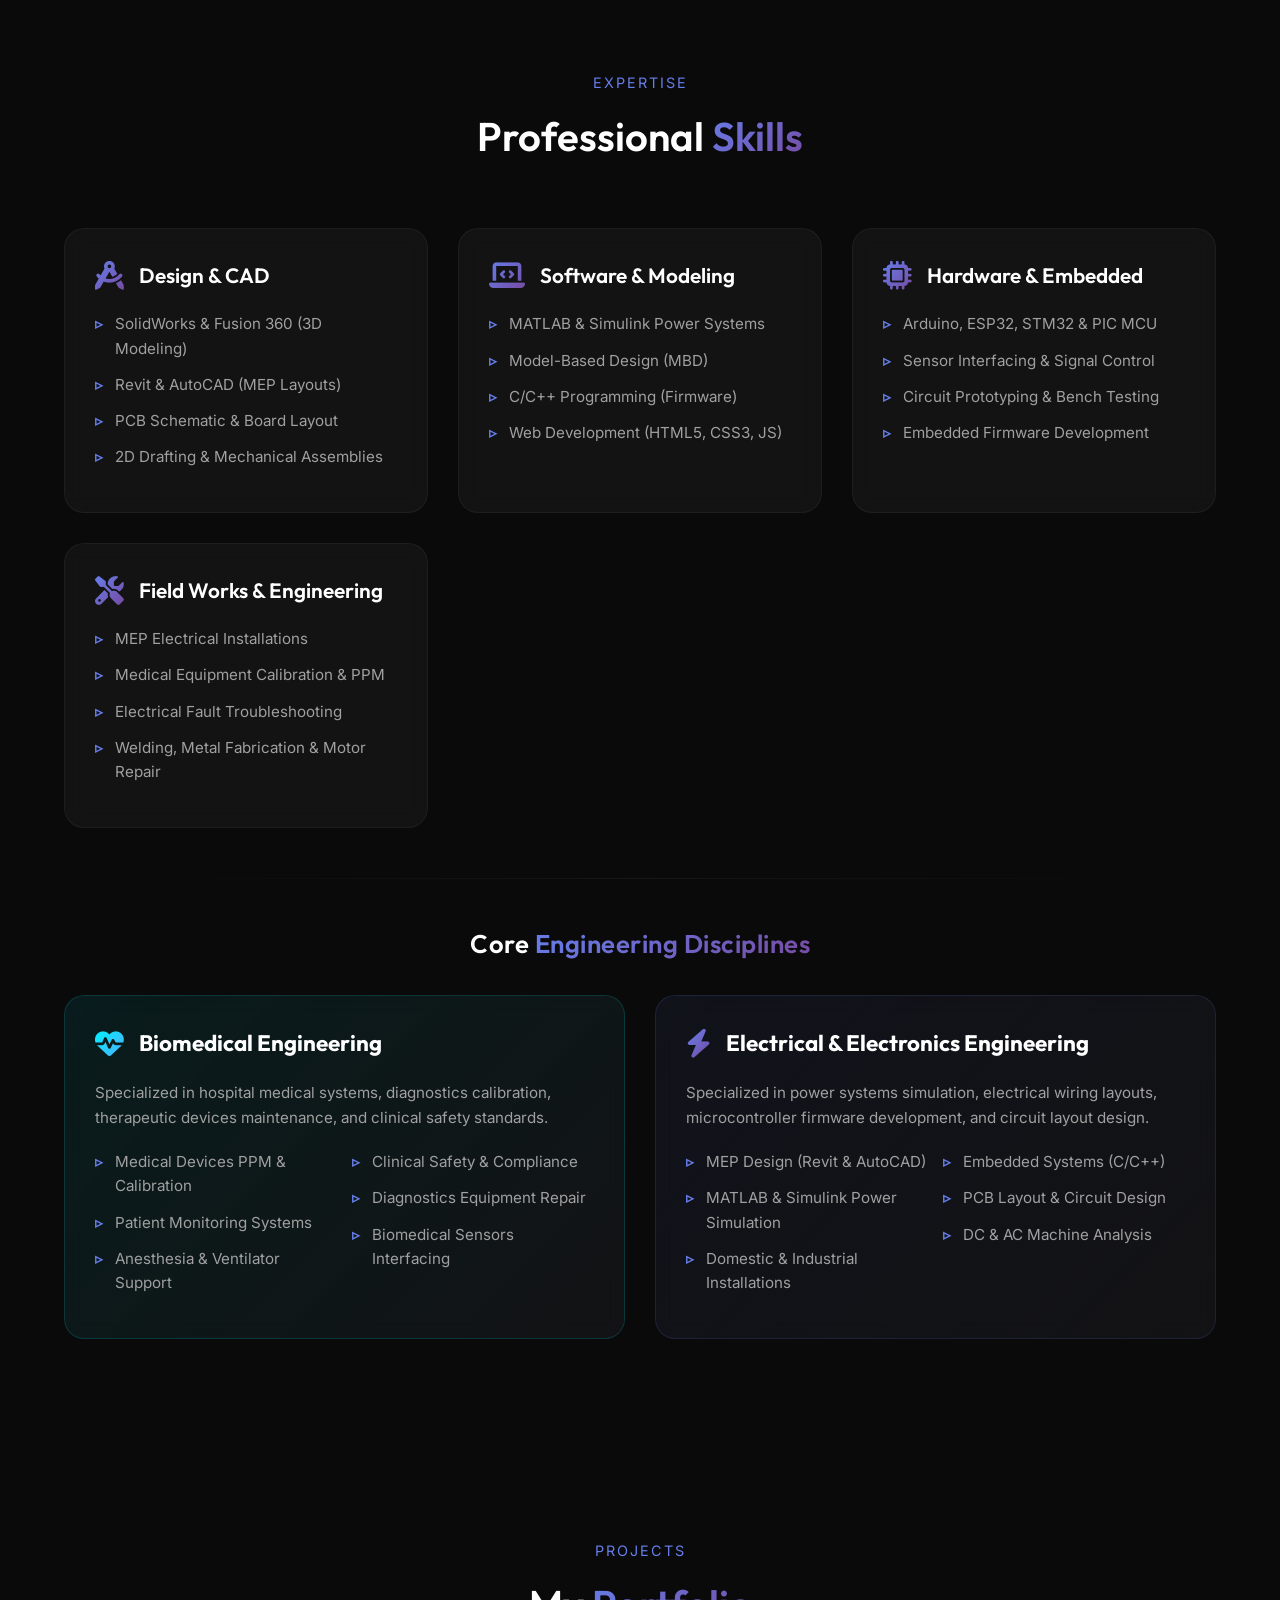
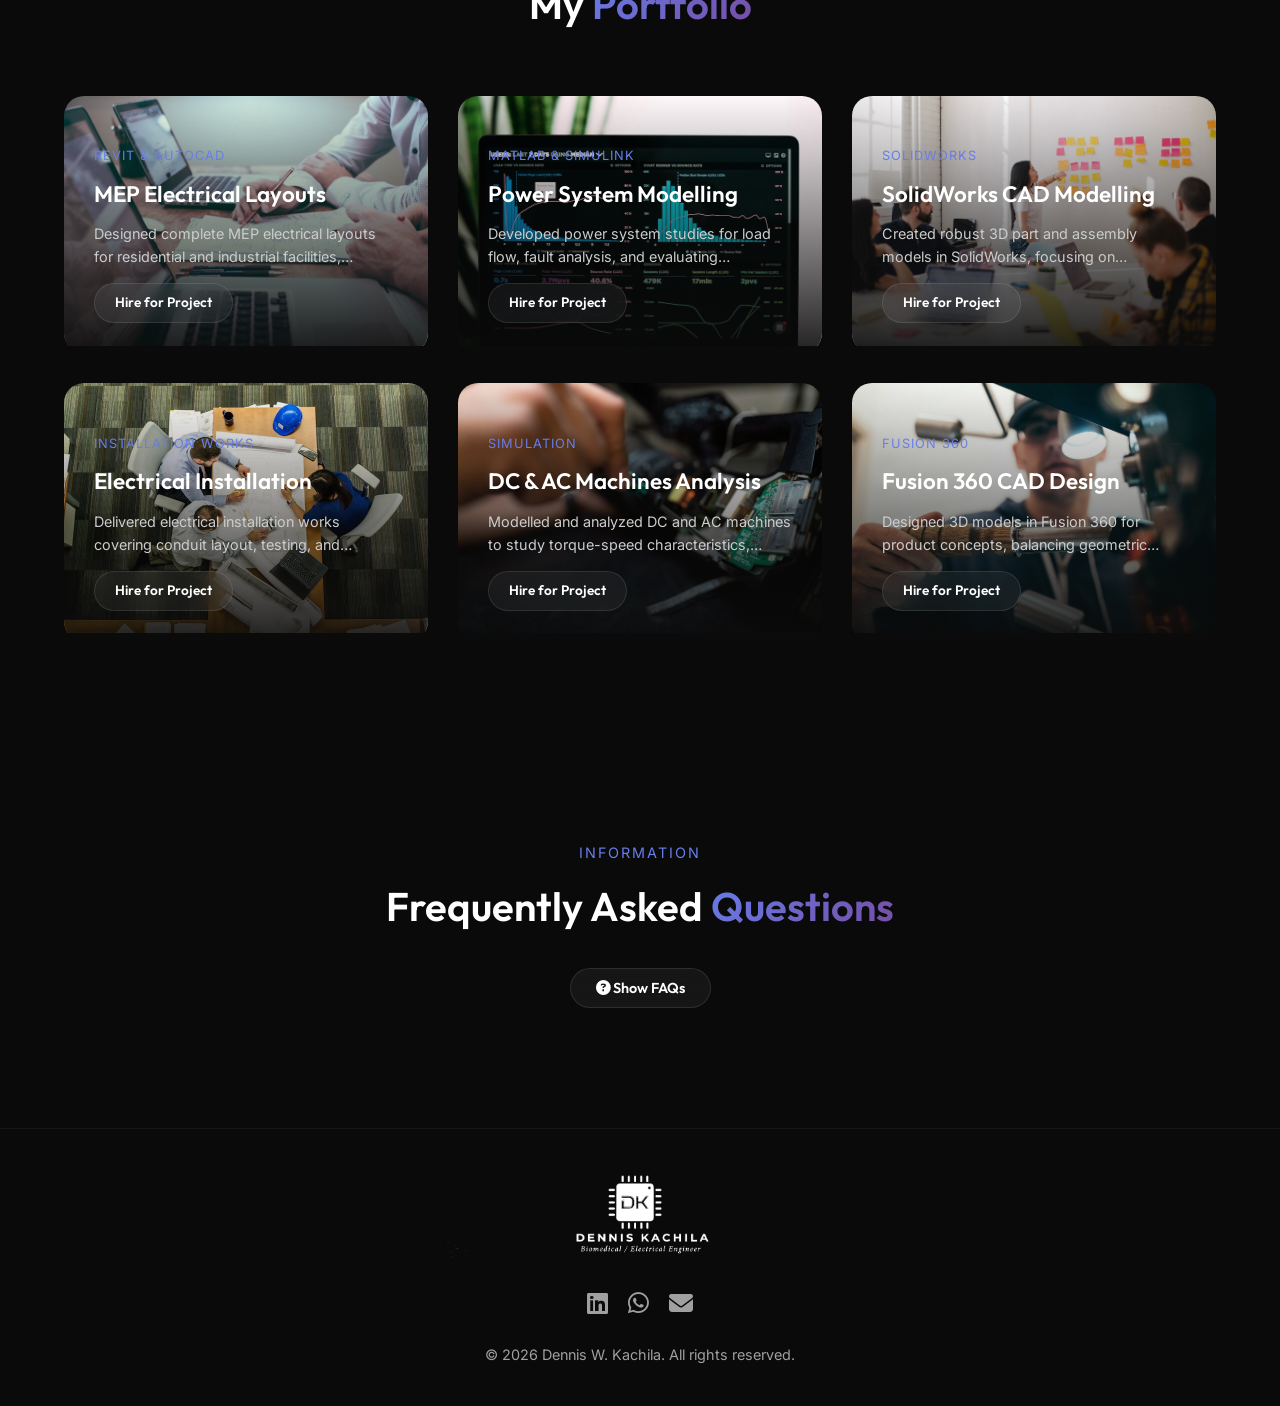
==== commit 7bc9aac6: "fix: fix theme toggle on hire page and remove redundant hire link from nav-links" ====
--- a/index.html
+++ b/index.html
@@ -1,20 +1,32 @@
 <!DOCTYPE html>
 <html lang="en">
+
 <head>
-    <!-- Google tag (gtag.js) -->
+    <!-- Google tag (gtag.js) [Disabled] -->
+    <!--
     <script async src="https://www.googletagmanager.com/gtag/js?id=G-QSRHP8CRSM"></script>
     <script>
-      window.dataLayer = window.dataLayer || [];
-      function gtag(){dataLayer.push(arguments);}
-      gtag('js', new Date());
-
-      gtag('config', 'G-QSRHP8CRSM');
+        window.dataLayer = window.dataLayer || [];
+        function gtag() { dataLayer.push(arguments); }
+        gtag('js', new Date());
+
+        gtag('config', 'G-QSRHP8CRSM'); 
     </script>
+    -->
+    <!-- Google Tag Manager -->
+    <script>(function(w,d,s,l,i){w[l]=w[l]||[];w[l].push({'gtm.start':
+    new Date().getTime(),event:'gtm.js'});var f=d.getElementsByTagName(s)[0],
+    j=d.createElement(s),dl=l!='dataLayer'?'&l='+l:'';j.async=true;j.src=
+    'https://www.googletagmanager.com/gtm.js?id='+i+dl;f.parentNode.insertBefore(j,f);
+    })(window,document,'script','dataLayer','GTM-NXRRDPHJ');</script>
+    <!-- End Google Tag Manager -->
     <meta charset="UTF-8">
     <meta name="viewport" content="width=device-width, initial-scale=1.0">
     <title>Dennis Kachila | Biomedical & Electrical Engineer - Nairobi, Kenya</title>
-    <meta name="description" content="Explore the portfolio of Dennis Kachila, a Nairobi-based Biomedical and Electrical Engineer specializing in MEP design, electrical installations, MATLAB power system modeling, and 3D CAD assemblies.">
-    <meta name="keywords" content="Dennis Kachila, Biomedical Engineer Nairobi, Electrical Engineer Kenya, MEP Design, Revit MEP, AutoCAD Electrical, MATLAB power system, Simulink model-based design, SolidWorks 3D CAD, Fusion 360 modeling, medical equipment calibration, PPM medical systems, microcontroller programming, Arduino, ESP32">
+    <meta name="description"
+        content="Explore the portfolio of Dennis Kachila, a Nairobi-based Biomedical and Electrical Engineer specializing in MEP design, electrical installations, MATLAB power system modeling, and 3D CAD assemblies.">
+    <meta name="keywords"
+        content="Dennis Kachila, Biomedical Engineer Nairobi, Electrical Engineer Kenya, MEP Design, Revit MEP, AutoCAD Electrical, MATLAB power system, Simulink model-based design, SolidWorks 3D CAD, Fusion 360 modeling, medical equipment calibration, PPM medical systems, microcontroller programming, Arduino, ESP32">
     <meta name="author" content="Dennis W. Kachila">
     <meta name="robots" content="index, follow">
     <link rel="canonical" href="https://dennis-kachila.github.io/">
@@ -24,7 +36,8 @@
     <meta property="og:type" content="website">
     <meta property="og:url" content="https://dennis-kachila.github.io/">
     <meta property="og:title" content="Dennis Kachila | Biomedical & Electrical Engineer Portfolio">
-    <meta property="og:description" content="Nairobi-based engineer specializing in MEP design, electrical installations, MATLAB simulations, 3D CAD modeling, and medical systems maintenance.">
+    <meta property="og:description"
+        content="Nairobi-based engineer specializing in MEP design, electrical installations, MATLAB simulations, 3D CAD modeling, and medical systems maintenance.">
     <meta property="og:image" content="https://dennis-kachila.github.io/assets/images/logo/social_preview.png">
     <meta property="og:site_name" content="Dennis Kachila Portfolio">
     <meta property="og:locale" content="en_US">
@@ -33,7 +46,8 @@
     <meta name="twitter:card" content="summary_large_image">
     <meta name="twitter:url" content="https://dennis-kachila.github.io/">
     <meta name="twitter:title" content="Dennis Kachila | Biomedical & Electrical Engineer">
-    <meta name="twitter:description" content="Nairobi-based engineer specializing in MEP design, electrical installations, MATLAB simulations, 3D CAD modeling, and medical systems maintenance.">
+    <meta name="twitter:description"
+        content="Nairobi-based engineer specializing in MEP design, electrical installations, MATLAB simulations, 3D CAD modeling, and medical systems maintenance.">
     <meta name="twitter:image" content="https://dennis-kachila.github.io/assets/images/logo/social_preview.png">
 
     <!-- JSON-LD Structured Data Schema -->
@@ -77,7 +91,9 @@
     <!-- Fonts -->
     <link rel="preconnect" href="https://fonts.googleapis.com">
     <link rel="preconnect" href="https://fonts.gstatic.com" crossorigin>
-    <link href="https://fonts.googleapis.com/css2?family=Inter:wght@300;400;500;600&family=Outfit:wght@400;600;800&display=swap" rel="stylesheet">
+    <link
+        href="https://fonts.googleapis.com/css2?family=Inter:wght@300;400;500;600&family=Outfit:wght@400;600;800&display=swap"
+        rel="stylesheet">
     <!-- Icons -->
     <link rel="stylesheet" href="https://cdnjs.cloudflare.com/ajax/libs/font-awesome/6.4.0/css/all.min.css">
     <!-- Custom CSS -->
@@ -88,7 +104,12 @@
         document.documentElement.setAttribute('data-theme', savedTheme);
     </script>
 </head>
+
 <body>
+    <!-- Google Tag Manager (noscript) -->
+    <noscript><iframe src="https://www.googletagmanager.com/ns.html?id=GTM-NXRRDPHJ"
+    height="0" width="0" style="display:none;visibility:hidden"></iframe></noscript>
+    <!-- End Google Tag Manager (noscript) -->
     <!-- Ambient Glow Background -->
     <div class="ambient-glow glow-1"></div>
     <div class="ambient-glow glow-2"></div>
@@ -104,7 +125,6 @@
             <li><a href="#skills">Skills</a></li>
             <li><a href="#portfolio">Portfolio</a></li>
             <li><a href="#faq">FAQ</a></li>
-            <li><a href="hire.html">Hire Me</a></li>
         </ul>
         <div class="nav-actions" style="display: flex; align-items: center; gap: 15px;">
             <button id="theme-toggle" class="btn-theme" aria-label="Toggle Theme">
@@ -124,21 +144,27 @@
             <div class="hero-greeting">Hi, I'm <span class="text-gradient">Dennis W. Kachila</span></div>
             <h1 class="hero-title">Biomedical &<br>Electrical Engineer</h1>
             <p class="hero-desc">
-                With 5+ years of hands-on experience in biomedical systems, electrical installations, and modern electronics. I design practical, efficient solutions that solve real client problems from concept to implementation.
+                With 5+ years of hands-on experience in biomedical systems, electrical installations, and modern
+                electronics. I design practical, efficient solutions that solve real client problems from concept to
+                implementation.
             </p>
             <div class="hero-actions">
                 <a href="assets/Dennis_Kachila_Resume_Main.pdf" target="_blank" class="btn btn-primary">Download CV</a>
-                <a href="https://wa.me/254758314508" target="_blank" class="btn btn-secondary"><i class="fab fa-whatsapp"></i> Chat on WhatsApp</a>
-            </div>
-            
+                <a href="https://wa.me/254758314508" target="_blank" class="btn btn-secondary"><i
+                        class="fab fa-whatsapp"></i> Chat on WhatsApp</a>
+            </div>
+
             <div class="mt-40">
-                <div style="font-size: 0.95rem; color: var(--text-secondary); margin-bottom: 15px; display: flex; align-items: center; gap: 10px;">
+                <div
+                    style="font-size: 0.95rem; color: var(--text-secondary); margin-bottom: 15px; display: flex; align-items: center; gap: 10px;">
                     <i class="fas fa-envelope text-gradient" style="font-size: 1.2rem;"></i> denniskachila4332@gmail.com
                 </div>
-                <div style="font-size: 0.95rem; color: var(--text-secondary); margin-bottom: 15px; display: flex; align-items: center; gap: 10px;">
+                <div
+                    style="font-size: 0.95rem; color: var(--text-secondary); margin-bottom: 15px; display: flex; align-items: center; gap: 10px;">
                     <i class="fas fa-phone text-gradient" style="font-size: 1.2rem;"></i> +254 758 314 508
                 </div>
-                <div style="font-size: 0.95rem; color: var(--text-secondary); display: flex; align-items: center; gap: 10px;">
+                <div
+                    style="font-size: 0.95rem; color: var(--text-secondary); display: flex; align-items: center; gap: 10px;">
                     <i class="fas fa-map-marker-alt text-gradient" style="font-size: 1.2rem;"></i> Nairobi, Kenya
                 </div>
             </div>
@@ -146,7 +172,9 @@
         <div class="hero-image-container">
             <div class="hero-image-frame-container">
                 <div class="hero-image-inner">
-                    <img src="assets/images/slider/banner-01.JPG" alt="Dennis Kachila" class="hero-image" loading="eager" onerror="this.src='https://images.unsplash.com/photo-1573164713988-8665fc963095?auto=format&fit=crop&q=80'">
+                    <img src="assets/images/slider/banner-01.JPG" alt="Dennis Kachila" class="hero-image"
+                        loading="eager"
+                        onerror="this.src='https://images.unsplash.com/photo-1573164713988-8665fc963095?auto=format&fit=crop&q=80'">
                 </div>
             </div>
             <div class="hero-badge">
@@ -164,14 +192,15 @@
         <div class="section-header">
             <span class="section-subtitle">Journey</span>
             <h2 class="section-title">Experience & <span class="text-gradient">Education</span></h2>
-            <p style="color: var(--text-secondary); max-width: 600px; margin: 15px auto 0;">A timeline view of my engineering journey and academic foundation.</p>
+            <p style="color: var(--text-secondary); max-width: 600px; margin: 15px auto 0;">A timeline view of my
+                engineering journey and academic foundation.</p>
         </div>
 
         <div class="timeline-grid">
             <!-- Experience -->
             <div>
                 <h3 style="margin-bottom: 30px; font-size: 1.8rem;">Experience</h3>
-                
+
                 <div class="glass-card timeline-item">
                     <div class="timeline-icon">
                         <i class="fas fa-laptop-code"></i>
@@ -188,7 +217,8 @@
                         <div style="display: flex; gap: 10px; flex-wrap: wrap;">
                             <span class="tag">Embedded</span>
                             <span class="tag">MATLAB</span>
-                            <a href="#portfolio" class="tag" style="border-color: var(--accent-primary);"><i class="fas fa-project-diagram"></i> View Simulation Work</a>
+                            <a href="#portfolio" class="tag" style="border-color: var(--accent-primary);"><i
+                                    class="fas fa-project-diagram"></i> View Simulation Work</a>
                         </div>
                     </div>
                 </div>
@@ -209,11 +239,12 @@
                         <div style="display: flex; gap: 10px; flex-wrap: wrap;">
                             <span class="tag">Medical Equip</span>
                             <span class="tag">Welding</span>
-                            <a href="#portfolio" class="tag" style="border-color: var(--accent-primary);"><i class="fas fa-project-diagram"></i> View Installation Work</a>
+                            <a href="#portfolio" class="tag" style="border-color: var(--accent-primary);"><i
+                                    class="fas fa-project-diagram"></i> View Installation Work</a>
                         </div>
                     </div>
                 </div>
-                
+
                 <div class="glass-card timeline-item">
                     <div class="timeline-icon">
                         <i class="fas fa-stethoscope"></i>
@@ -249,7 +280,8 @@
                         <div style="display: flex; gap: 10px; flex-wrap: wrap;">
                             <span class="tag">SolidWorks</span>
                             <span class="tag">Fusion360</span>
-                            <a href="#portfolio" class="tag" style="border-color: var(--accent-primary);"><i class="fas fa-project-diagram"></i> View CAD Work</a>
+                            <a href="#portfolio" class="tag" style="border-color: var(--accent-primary);"><i
+                                    class="fas fa-project-diagram"></i> View CAD Work</a>
                         </div>
                     </div>
                 </div>
@@ -258,7 +290,7 @@
             <!-- Education -->
             <div>
                 <h3 style="margin-bottom: 30px; font-size: 1.8rem;">Education</h3>
-                
+
                 <div class="glass-card timeline-item" style="margin-bottom: 30px;">
                     <div class="timeline-icon">
                         <i class="fas fa-graduation-cap"></i>
@@ -267,7 +299,8 @@
                         <div class="timeline-date">2018 - 2023</div>
                         <h4 class="timeline-title">Bachelor’s Degree (Biomedical Engineering)</h4>
                         <div class="timeline-subtitle">Kenyatta University</div>
-                        <p style="color: var(--accent-primary); font-size: 0.95rem; font-weight: 500;">Second Class Honours (Upper Division)</p>
+                        <p style="color: var(--accent-primary); font-size: 0.95rem; font-weight: 500;">Second Class
+                            Honours (Upper Division)</p>
                     </div>
                 </div>
 
@@ -286,7 +319,8 @@
                 <div class="glass-card" style="background: rgba(0,242,254,0.03); border-color: rgba(0,242,254,0.15);">
                     <h4 class="timeline-title" style="margin-bottom: 15px;">Core Focus</h4>
                     <p style="color: var(--text-secondary); font-size: 0.95rem;">
-                        Biomedical systems • Electrical systems • Embedded development • Continuous practical upskilling.
+                        Biomedical systems • Electrical systems • Embedded development • Continuous practical
+                        upskilling.
                     </p>
                 </div>
             </div>
@@ -294,17 +328,20 @@
     </section>
 
     <!-- Project Gallery Marquee -->
-    <section id="gallery" style="padding: 60px 0; background: rgba(255, 255, 255, 0.01); border-top: 1px solid var(--border-color); border-bottom: 1px solid var(--border-color); overflow: hidden;">
+    <section id="gallery"
+        style="padding: 60px 0; background: rgba(255, 255, 255, 0.01); border-top: 1px solid var(--border-color); border-bottom: 1px solid var(--border-color); overflow: hidden;">
         <div class="section-header" style="margin-bottom: 40px; padding: 0 5%;">
             <span class="section-subtitle">Showcase</span>
             <h2 class="section-title">Project <span class="text-gradient">Gallery</span></h2>
-            <p style="color: var(--text-secondary); max-width: 600px; margin: 15px auto 0;">A continuous flow of my hands-on engineering, CAD, and simulation works.</p>
+            <p style="color: var(--text-secondary); max-width: 600px; margin: 15px auto 0;">A continuous flow of my
+                hands-on engineering, CAD, and simulation works.</p>
         </div>
 
         <div class="marquee-container">
             <div class="marquee-track">
                 <!-- Card 1 -->
-                <div class="gallery-card" data-desc="Designed complete MEP electrical layouts for residential and industrial facilities, including load distribution and cable routing.">
+                <div class="gallery-card"
+                    data-desc="Designed complete MEP electrical layouts for residential and industrial facilities, including load distribution and cable routing.">
                     <img src="assets/images/portfolio/mep-revit.jpg" alt="MEP Layout Design" loading="lazy">
                     <div class="gallery-card-overlay">
                         <span class="gallery-card-tag">Revit & AutoCAD</span>
@@ -312,31 +349,38 @@
                     </div>
                 </div>
                 <!-- Card 2 -->
-                <div class="gallery-card" data-desc="Developed power system studies for load flow, fault analysis, and evaluating performance under varying conditions.">
-                    <img src="assets/images/portfolio/matlab-simulink.jpg" alt="MATLAB Simulink Simulation" loading="lazy">
+                <div class="gallery-card"
+                    data-desc="Developed power system studies for load flow, fault analysis, and evaluating performance under varying conditions.">
+                    <img src="assets/images/portfolio/matlab-simulink.jpg" alt="MATLAB Simulink Simulation"
+                        loading="lazy">
                     <div class="gallery-card-overlay">
                         <span class="gallery-card-tag">MATLAB & Simulink</span>
                         <h4>Power System Modelling</h4>
                     </div>
                 </div>
                 <!-- Card 3 -->
-                <div class="gallery-card" data-desc="Modelled and analyzed DC and AC machines to study torque-speed characteristics, startup behavior, and efficiency trends.">
-                    <img src="assets/images/portfolio/machines-modeling.jpg" alt="DC & AC Machines Analysis" loading="lazy">
+                <div class="gallery-card"
+                    data-desc="Modelled and analyzed DC and AC machines to study torque-speed characteristics, startup behavior, and efficiency trends.">
+                    <img src="assets/images/portfolio/machines-modeling.jpg" alt="DC & AC Machines Analysis"
+                        loading="lazy">
                     <div class="gallery-card-overlay">
                         <span class="gallery-card-tag">Simulation</span>
                         <h4>DC & AC Machines Analysis</h4>
                     </div>
                 </div>
                 <!-- Card 4 -->
-                <div class="gallery-card" data-desc="Delivered electrical installation works covering conduit layout, testing, and commissioning for domestic/industrial settings.">
-                    <img src="assets/images/portfolio/electrical-installation.jpg" alt="Electrical Installation Works" loading="lazy">
+                <div class="gallery-card"
+                    data-desc="Delivered electrical installation works covering conduit layout, testing, and commissioning for domestic/industrial settings.">
+                    <img src="assets/images/portfolio/electrical-installation.jpg" alt="Electrical Installation Works"
+                        loading="lazy">
                     <div class="gallery-card-overlay">
                         <span class="gallery-card-tag">Installation Works</span>
                         <h4>Electrical Installations</h4>
                     </div>
                 </div>
                 <!-- Card 5 -->
-                <div class="gallery-card" data-desc="Created robust 3D part and assembly models for engineering concepts with strong attention to dimensions and manufacturability.">
+                <div class="gallery-card"
+                    data-desc="Created robust 3D part and assembly models for engineering concepts with strong attention to dimensions and manufacturability.">
                     <img src="assets/images/portfolio/solidworks-3d.jpg" alt="SolidWorks 3D CAD" loading="lazy">
                     <div class="gallery-card-overlay">
                         <span class="gallery-card-tag">SolidWorks</span>
@@ -344,7 +388,8 @@
                     </div>
                 </div>
                 <!-- Card 6 -->
-                <div class="gallery-card" data-desc="Designed 3D models in Fusion 360 for product and engineering concepts, balancing geometric accuracy, functionality, and rapid design workflows.">
+                <div class="gallery-card"
+                    data-desc="Designed 3D models in Fusion 360 for product and engineering concepts, balancing geometric accuracy, functionality, and rapid design workflows.">
                     <img src="assets/images/portfolio/fusion360-design.jpg" alt="Fusion 360 Design" loading="lazy">
                     <div class="gallery-card-overlay">
                         <span class="gallery-card-tag">Fusion 360</span>
@@ -353,42 +398,51 @@
                 </div>
 
                 <!-- Duplicate for seamless scroll -->
-                <div class="gallery-card" data-desc="Designed complete MEP electrical layouts for residential and industrial facilities, including load distribution and cable routing.">
+                <div class="gallery-card"
+                    data-desc="Designed complete MEP electrical layouts for residential and industrial facilities, including load distribution and cable routing.">
                     <img src="assets/images/portfolio/mep-revit.jpg" alt="MEP Layout Design" loading="lazy">
                     <div class="gallery-card-overlay">
                         <span class="gallery-card-tag">Revit & AutoCAD</span>
                         <h4>MEP Electrical Layouts</h4>
                     </div>
                 </div>
-                <div class="gallery-card" data-desc="Developed power system studies for load flow, fault analysis, and evaluating performance under varying conditions.">
-                    <img src="assets/images/portfolio/matlab-simulink.jpg" alt="MATLAB Simulink Simulation" loading="lazy">
+                <div class="gallery-card"
+                    data-desc="Developed power system studies for load flow, fault analysis, and evaluating performance under varying conditions.">
+                    <img src="assets/images/portfolio/matlab-simulink.jpg" alt="MATLAB Simulink Simulation"
+                        loading="lazy">
                     <div class="gallery-card-overlay">
                         <span class="gallery-card-tag">MATLAB & Simulink</span>
                         <h4>Power System Modelling</h4>
                     </div>
                 </div>
-                <div class="gallery-card" data-desc="Modelled and analyzed DC and AC machines to study torque-speed characteristics, startup behavior, and efficiency trends.">
-                    <img src="assets/images/portfolio/machines-modeling.jpg" alt="DC & AC Machines Analysis" loading="lazy">
+                <div class="gallery-card"
+                    data-desc="Modelled and analyzed DC and AC machines to study torque-speed characteristics, startup behavior, and efficiency trends.">
+                    <img src="assets/images/portfolio/machines-modeling.jpg" alt="DC & AC Machines Analysis"
+                        loading="lazy">
                     <div class="gallery-card-overlay">
                         <span class="gallery-card-tag">Simulation</span>
                         <h4>DC & AC Machines Analysis</h4>
                     </div>
                 </div>
-                <div class="gallery-card" data-desc="Delivered electrical installation works covering conduit layout, testing, and commissioning for domestic/industrial settings.">
-                    <img src="assets/images/portfolio/electrical-installation.jpg" alt="Electrical Installation Works" loading="lazy">
+                <div class="gallery-card"
+                    data-desc="Delivered electrical installation works covering conduit layout, testing, and commissioning for domestic/industrial settings.">
+                    <img src="assets/images/portfolio/electrical-installation.jpg" alt="Electrical Installation Works"
+                        loading="lazy">
                     <div class="gallery-card-overlay">
                         <span class="gallery-card-tag">Installation Works</span>
                         <h4>Electrical Installations</h4>
                     </div>
                 </div>
-                <div class="gallery-card" data-desc="Created robust 3D part and assembly models for engineering concepts with strong attention to dimensions and manufacturability.">
+                <div class="gallery-card"
+                    data-desc="Created robust 3D part and assembly models for engineering concepts with strong attention to dimensions and manufacturability.">
                     <img src="assets/images/portfolio/solidworks-3d.jpg" alt="SolidWorks 3D CAD" loading="lazy">
                     <div class="gallery-card-overlay">
                         <span class="gallery-card-tag">SolidWorks</span>
                         <h4>3D CAD Modelling</h4>
                     </div>
                 </div>
-                <div class="gallery-card" data-desc="Designed 3D models in Fusion 360 for product and engineering concepts, balancing geometric accuracy, functionality, and rapid design workflows.">
+                <div class="gallery-card"
+                    data-desc="Designed 3D models in Fusion 360 for product and engineering concepts, balancing geometric accuracy, functionality, and rapid design workflows.">
                     <img src="assets/images/portfolio/fusion360-design.jpg" alt="Fusion 360 Design" loading="lazy">
                     <div class="gallery-card-overlay">
                         <span class="gallery-card-tag">Fusion 360</span>
@@ -466,21 +520,27 @@
 
         <!-- Discipline Breakdown -->
         <div style="margin-top: 50px; text-align: center; position: relative;">
-            <div style="width: 100%; height: 1px; background: linear-gradient(to right, transparent, var(--border-color), transparent); margin-bottom: 45px;"></div>
-            <h3 style="font-size: 1.6rem; font-family: var(--font-heading); font-weight: 600; margin-bottom: 30px; letter-spacing: 0.5px;">
+            <div
+                style="width: 100%; height: 1px; background: linear-gradient(to right, transparent, var(--border-color), transparent); margin-bottom: 45px;">
+            </div>
+            <h3
+                style="font-size: 1.6rem; font-family: var(--font-heading); font-weight: 600; margin-bottom: 30px; letter-spacing: 0.5px;">
                 Core <span class="text-gradient">Engineering Disciplines</span>
             </h3>
         </div>
 
         <div style="display: grid; grid-template-columns: repeat(auto-fit, minmax(320px, 1fr)); gap: 30px;">
             <!-- Biomedical Engineering Card -->
-            <div class="glass-card" style="position: relative; overflow: hidden; background: linear-gradient(135deg, rgba(0, 242, 254, 0.08), var(--bg-surface)); border-color: rgba(0, 242, 254, 0.15);">
+            <div class="glass-card"
+                style="position: relative; overflow: hidden; background: linear-gradient(135deg, rgba(0, 242, 254, 0.08), var(--bg-surface)); border-color: rgba(0, 242, 254, 0.15);">
                 <div class="skill-header">
-                    <i class="fas fa-heartbeat text-gradient" style="background: linear-gradient(135deg, #00f2fe, #4facfe); -webkit-background-clip: text; -webkit-text-fill-color: transparent; font-size: 1.8rem;"></i>
+                    <i class="fas fa-heartbeat text-gradient"
+                        style="background: linear-gradient(135deg, #00f2fe, #4facfe); -webkit-background-clip: text; -webkit-text-fill-color: transparent; font-size: 1.8rem;"></i>
                     <h3 style="font-size: 1.4rem; font-weight: 700;">Biomedical Engineering</h3>
                 </div>
                 <p style="color: var(--text-secondary); font-size: 0.95rem; margin-bottom: 20px; text-align: left;">
-                    Specialized in hospital medical systems, diagnostics calibration, therapeutic devices maintenance, and clinical safety standards.
+                    Specialized in hospital medical systems, diagnostics calibration, therapeutic devices maintenance,
+                    and clinical safety standards.
                 </p>
                 <div style="display: grid; grid-template-columns: repeat(auto-fit, minmax(180px, 1fr)); gap: 15px;">
                     <ul class="skill-list" style="margin: 0; text-align: left;">
@@ -497,13 +557,16 @@
             </div>
 
             <!-- Electrical & Electronics Engineering Card -->
-            <div class="glass-card" style="position: relative; overflow: hidden; background: linear-gradient(135deg, rgba(102, 126, 234, 0.08), var(--bg-surface)); border-color: rgba(102, 126, 234, 0.15);">
+            <div class="glass-card"
+                style="position: relative; overflow: hidden; background: linear-gradient(135deg, rgba(102, 126, 234, 0.08), var(--bg-surface)); border-color: rgba(102, 126, 234, 0.15);">
                 <div class="skill-header">
-                    <i class="fas fa-bolt text-gradient" style="background: linear-gradient(135deg, #667eea, #764ba2); -webkit-background-clip: text; -webkit-text-fill-color: transparent; font-size: 1.8rem;"></i>
+                    <i class="fas fa-bolt text-gradient"
+                        style="background: linear-gradient(135deg, #667eea, #764ba2); -webkit-background-clip: text; -webkit-text-fill-color: transparent; font-size: 1.8rem;"></i>
                     <h3 style="font-size: 1.4rem; font-weight: 700;">Electrical & Electronics Engineering</h3>
                 </div>
                 <p style="color: var(--text-secondary); font-size: 0.95rem; margin-bottom: 20px; text-align: left;">
-                    Specialized in power systems simulation, electrical wiring layouts, microcontroller firmware development, and circuit layout design.
+                    Specialized in power systems simulation, electrical wiring layouts, microcontroller firmware
+                    development, and circuit layout design.
                 </p>
                 <div style="display: grid; grid-template-columns: repeat(auto-fit, minmax(180px, 1fr)); gap: 15px;">
                     <ul class="skill-list" style="margin: 0; text-align: left;">
@@ -531,79 +594,108 @@
         <div class="portfolio-grid">
             <!-- Project 1 -->
             <div class="portfolio-card glass-card" style="padding: 0; border: none;">
-                <img src="assets/images/portfolio/mep-revit.jpg" alt="MEP Design" class="portfolio-img" loading="lazy" onerror="this.src='https://images.unsplash.com/photo-1497366216548-37526070297c?auto=format&fit=crop&q=80'">
+                <img src="assets/images/portfolio/mep-revit.jpg" alt="MEP Design" class="portfolio-img" loading="lazy"
+                    onerror="this.src='https://images.unsplash.com/photo-1497366216548-37526070297c?auto=format&fit=crop&q=80'">
                 <div class="portfolio-overlay">
                     <div class="portfolio-tag">Revit & AutoCAD</div>
                     <h3 class="portfolio-title">MEP Electrical Layouts</h3>
-                    <p style="font-size: 0.9rem; color: #ccc; margin-bottom: 15px; display: -webkit-box; -webkit-line-clamp: 2; -webkit-box-orient: vertical; overflow: hidden;">
-                        Designed complete MEP electrical layouts for residential and industrial facilities, including load distribution and cable routing.
+                    <p
+                        style="font-size: 0.9rem; color: #ccc; margin-bottom: 15px; display: -webkit-box; -webkit-line-clamp: 2; -webkit-box-orient: vertical; overflow: hidden;">
+                        Designed complete MEP electrical layouts for residential and industrial facilities, including
+                        load distribution and cable routing.
                     </p>
-                    <a href="hire.html?project=MEP%20Electrical%20Layouts" class="btn btn-secondary" style="align-self: flex-start; padding: 8px 20px; font-size: 0.85rem;">Hire for Project</a>
+                    <a href="hire.html?project=MEP%20Electrical%20Layouts" class="btn btn-secondary"
+                        style="align-self: flex-start; padding: 8px 20px; font-size: 0.85rem;">Hire for Project</a>
                 </div>
             </div>
 
             <!-- Project 2 -->
             <div class="portfolio-card glass-card" style="padding: 0; border: none;">
-                <img src="assets/images/portfolio/matlab-simulink.jpg" alt="MATLAB Simulation" class="portfolio-img" loading="lazy" onerror="this.src='https://images.unsplash.com/photo-1518770660439-4636190af475?auto=format&fit=crop&q=80'">
+                <img src="assets/images/portfolio/matlab-simulink.jpg" alt="MATLAB Simulation" class="portfolio-img"
+                    loading="lazy"
+                    onerror="this.src='https://images.unsplash.com/photo-1518770660439-4636190af475?auto=format&fit=crop&q=80'">
                 <div class="portfolio-overlay">
                     <div class="portfolio-tag">MATLAB & Simulink</div>
                     <h3 class="portfolio-title">Power System Modelling</h3>
-                    <p style="font-size: 0.9rem; color: #ccc; margin-bottom: 15px; display: -webkit-box; -webkit-line-clamp: 2; -webkit-box-orient: vertical; overflow: hidden;">
-                        Developed power system studies for load flow, fault analysis, and evaluating performance under varying conditions.
+                    <p
+                        style="font-size: 0.9rem; color: #ccc; margin-bottom: 15px; display: -webkit-box; -webkit-line-clamp: 2; -webkit-box-orient: vertical; overflow: hidden;">
+                        Developed power system studies for load flow, fault analysis, and evaluating performance under
+                        varying conditions.
                     </p>
-                    <a href="hire.html?project=Power%20System%20Modelling" class="btn btn-secondary" style="align-self: flex-start; padding: 8px 20px; font-size: 0.85rem;">Hire for Project</a>
+                    <a href="hire.html?project=Power%20System%20Modelling" class="btn btn-secondary"
+                        style="align-self: flex-start; padding: 8px 20px; font-size: 0.85rem;">Hire for Project</a>
                 </div>
             </div>
 
             <!-- Project 3 -->
             <div class="portfolio-card glass-card" style="padding: 0; border: none;">
-                <img src="assets/images/portfolio/solidworks-3d.jpg" alt="SolidWorks Design" class="portfolio-img" loading="lazy" onerror="this.src='https://images.unsplash.com/photo-1581092334651-ddf26d9a09d0?auto=format&fit=crop&q=80'">
+                <img src="assets/images/portfolio/solidworks-3d.jpg" alt="SolidWorks Design" class="portfolio-img"
+                    loading="lazy"
+                    onerror="this.src='https://images.unsplash.com/photo-1581092334651-ddf26d9a09d0?auto=format&fit=crop&q=80'">
                 <div class="portfolio-overlay">
                     <div class="portfolio-tag">SolidWorks</div>
                     <h3 class="portfolio-title">SolidWorks CAD Modelling</h3>
-                    <p style="font-size: 0.9rem; color: #ccc; margin-bottom: 15px; display: -webkit-box; -webkit-line-clamp: 2; -webkit-box-orient: vertical; overflow: hidden;">
-                        Created robust 3D part and assembly models in SolidWorks, focusing on dimensional accuracy and manufacturability.
+                    <p
+                        style="font-size: 0.9rem; color: #ccc; margin-bottom: 15px; display: -webkit-box; -webkit-line-clamp: 2; -webkit-box-orient: vertical; overflow: hidden;">
+                        Created robust 3D part and assembly models in SolidWorks, focusing on dimensional accuracy and
+                        manufacturability.
                     </p>
-                    <a href="hire.html?project=SolidWorks%20CAD%20Modelling" class="btn btn-secondary" style="align-self: flex-start; padding: 8px 20px; font-size: 0.85rem;">Hire for Project</a>
-                </div>
-            </div>
-            
+                    <a href="hire.html?project=SolidWorks%20CAD%20Modelling" class="btn btn-secondary"
+                        style="align-self: flex-start; padding: 8px 20px; font-size: 0.85rem;">Hire for Project</a>
+                </div>
+            </div>
+
             <!-- Project 4 (Installation) -->
             <div class="portfolio-card glass-card" style="padding: 0; border: none;">
-                <img src="assets/images/portfolio/electrical-installation.jpg" alt="Electrical Installation" class="portfolio-img" loading="lazy" onerror="this.src='https://images.unsplash.com/photo-1621905252472-740e53a2909f?auto=format&fit=crop&q=80'">
+                <img src="assets/images/portfolio/electrical-installation.jpg" alt="Electrical Installation"
+                    class="portfolio-img" loading="lazy"
+                    onerror="this.src='https://images.unsplash.com/photo-1621905252472-740e53a2909f?auto=format&fit=crop&q=80'">
                 <div class="portfolio-overlay">
                     <div class="portfolio-tag">Installation Works</div>
                     <h3 class="portfolio-title">Electrical Installation</h3>
-                    <p style="font-size: 0.9rem; color: #ccc; margin-bottom: 15px; display: -webkit-box; -webkit-line-clamp: 2; -webkit-box-orient: vertical; overflow: hidden;">
-                        Delivered electrical installation works covering conduit layout, testing, and commissioning for domestic/industrial settings.
+                    <p
+                        style="font-size: 0.9rem; color: #ccc; margin-bottom: 15px; display: -webkit-box; -webkit-line-clamp: 2; -webkit-box-orient: vertical; overflow: hidden;">
+                        Delivered electrical installation works covering conduit layout, testing, and commissioning for
+                        domestic/industrial settings.
                     </p>
-                    <a href="hire.html?project=Electrical%20Installation" class="btn btn-secondary" style="align-self: flex-start; padding: 8px 20px; font-size: 0.85rem;">Hire for Project</a>
+                    <a href="hire.html?project=Electrical%20Installation" class="btn btn-secondary"
+                        style="align-self: flex-start; padding: 8px 20px; font-size: 0.85rem;">Hire for Project</a>
                 </div>
             </div>
 
             <!-- Project 5 -->
             <div class="portfolio-card glass-card" style="padding: 0; border: none;">
-                <img src="assets/images/portfolio/machines-modeling.jpg" alt="DC & AC Machines Analysis" class="portfolio-img" loading="lazy" onerror="this.src='https://images.unsplash.com/photo-1518770660439-4636190af475?auto=format&fit=crop&q=80'">
+                <img src="assets/images/portfolio/machines-modeling.jpg" alt="DC & AC Machines Analysis"
+                    class="portfolio-img" loading="lazy"
+                    onerror="this.src='https://images.unsplash.com/photo-1518770660439-4636190af475?auto=format&fit=crop&q=80'">
                 <div class="portfolio-overlay">
                     <div class="portfolio-tag">Simulation</div>
                     <h3 class="portfolio-title">DC & AC Machines Analysis</h3>
-                    <p style="font-size: 0.9rem; color: #ccc; margin-bottom: 15px; display: -webkit-box; -webkit-line-clamp: 2; -webkit-box-orient: vertical; overflow: hidden;">
-                        Modelled and analyzed DC and AC machines to study torque-speed characteristics, startup behavior, and efficiency trends.
+                    <p
+                        style="font-size: 0.9rem; color: #ccc; margin-bottom: 15px; display: -webkit-box; -webkit-line-clamp: 2; -webkit-box-orient: vertical; overflow: hidden;">
+                        Modelled and analyzed DC and AC machines to study torque-speed characteristics, startup
+                        behavior, and efficiency trends.
                     </p>
-                    <a href="hire.html?project=DC%20%26%20AC%20Machines%20Analysis" class="btn btn-secondary" style="align-self: flex-start; padding: 8px 20px; font-size: 0.85rem;">Hire for Project</a>
+                    <a href="hire.html?project=DC%20%26%20AC%20Machines%20Analysis" class="btn btn-secondary"
+                        style="align-self: flex-start; padding: 8px 20px; font-size: 0.85rem;">Hire for Project</a>
                 </div>
             </div>
 
             <!-- Project 6 -->
             <div class="portfolio-card glass-card" style="padding: 0; border: none;">
-                <img src="assets/images/portfolio/fusion360-design.jpg" alt="Fusion 360 Projects" class="portfolio-img" loading="lazy" onerror="this.src='https://images.unsplash.com/photo-1581092334651-ddf26d9a09d0?auto=format&fit=crop&q=80'">
+                <img src="assets/images/portfolio/fusion360-design.jpg" alt="Fusion 360 Projects" class="portfolio-img"
+                    loading="lazy"
+                    onerror="this.src='https://images.unsplash.com/photo-1581092334651-ddf26d9a09d0?auto=format&fit=crop&q=80'">
                 <div class="portfolio-overlay">
                     <div class="portfolio-tag">Fusion 360</div>
                     <h3 class="portfolio-title">Fusion 360 CAD Design</h3>
-                    <p style="font-size: 0.9rem; color: #ccc; margin-bottom: 15px; display: -webkit-box; -webkit-line-clamp: 2; -webkit-box-orient: vertical; overflow: hidden;">
-                        Designed 3D models in Fusion 360 for product concepts, balancing geometric accuracy and rapid design refinement.
+                    <p
+                        style="font-size: 0.9rem; color: #ccc; margin-bottom: 15px; display: -webkit-box; -webkit-line-clamp: 2; -webkit-box-orient: vertical; overflow: hidden;">
+                        Designed 3D models in Fusion 360 for product concepts, balancing geometric accuracy and rapid
+                        design refinement.
                     </p>
-                    <a href="hire.html?project=Fusion%20360%20CAD%20Design" class="btn btn-secondary" style="align-self: flex-start; padding: 8px 20px; font-size: 0.85rem;">Hire for Project</a>
+                    <a href="hire.html?project=Fusion%20360%20CAD%20Design" class="btn btn-secondary"
+                        style="align-self: flex-start; padding: 8px 20px; font-size: 0.85rem;">Hire for Project</a>
                 </div>
             </div>
         </div>
@@ -615,7 +707,8 @@
             <span class="section-subtitle">Information</span>
             <h2 class="section-title">Frequently Asked <span class="text-gradient">Questions</span></h2>
             <div style="text-align: center; margin-top: 30px;">
-                <button id="faq-toggle-btn" class="btn btn-secondary" style="padding: 10px 25px; font-size: 0.9rem;"><i class="fas fa-question-circle"></i> Show FAQs</button>
+                <button id="faq-toggle-btn" class="btn btn-secondary" style="padding: 10px 25px; font-size: 0.9rem;"><i
+                        class="fas fa-question-circle"></i> Show FAQs</button>
             </div>
         </div>
 
@@ -624,23 +717,29 @@
                 <div class="glass-card" style="padding: 20px; border: none; background: transparent;">
                     <details>
                         <summary>What electrical engineering services do you offer in Nairobi?</summary>
-                        <p>I provide MEP electrical design, domestic and industrial wiring installation, electrical maintenance support, MATLAB/Simulink modelling, and 3D CAD design using SolidWorks and Fusion 360.</p>
+                        <p>I provide MEP electrical design, domestic and industrial wiring installation, electrical
+                            maintenance support, MATLAB/Simulink modelling, and 3D CAD design using SolidWorks and
+                            Fusion 360.</p>
                     </details>
                     <details>
                         <summary>Do you handle both domestic and industrial electrical projects?</summary>
-                        <p>Yes. I work on both domestic and industrial projects, including wiring layouts, load distribution, installation planning, and testing support based on project requirements.</p>
+                        <p>Yes. I work on both domestic and industrial projects, including wiring layouts, load
+                            distribution, installation planning, and testing support based on project requirements.</p>
                     </details>
                     <details>
                         <summary>Can you help with MATLAB and Simulink power system modelling?</summary>
-                        <p>Yes. I develop and analyze power system models in MATLAB and Simulink for studies such as load flow, fault response, machine behaviour, and performance optimization.</p>
+                        <p>Yes. I develop and analyze power system models in MATLAB and Simulink for studies such as
+                            load flow, fault response, machine behaviour, and performance optimization.</p>
                     </details>
                     <details>
                         <summary>Do you offer CAD design services for engineering projects?</summary>
-                        <p>Yes. I offer CAD modelling and design services in Revit, AutoCAD, SolidWorks, and Fusion 360 for engineering visualization, documentation, and implementation planning.</p>
+                        <p>Yes. I offer CAD modelling and design services in Revit, AutoCAD, SolidWorks, and Fusion 360
+                            for engineering visualization, documentation, and implementation planning.</p>
                     </details>
                     <details>
                         <summary>How can I request a quote or project consultation?</summary>
-                        <p>You can contact me directly on WhatsApp or email from this website. Share your project scope, location, and timeline, and I will respond with the next steps.</p>
+                        <p>You can contact me directly on WhatsApp or email from this website. Share your project scope,
+                            location, and timeline, and I will respond with the next steps.</p>
                     </details>
                 </div>
             </div>
@@ -651,13 +750,16 @@
     <footer>
         <div style="margin-bottom: 20px; display: flex; justify-content: center; align-items: center;">
             <a href="#home" style="display: inline-block;">
-                <img src="assets/images/logo/logo_now1.png" alt="Dennis Kachila Logo" class="nav-logo" style="height: 90px;" loading="lazy">
+                <img src="assets/images/logo/logo_now1.png" alt="Dennis Kachila Logo" class="nav-logo"
+                    style="height: 90px;" loading="lazy">
             </a>
         </div>
         <div style="display: flex; justify-content: center; gap: 20px; margin-bottom: 20px;">
             <a href="#" style="font-size: 1.5rem; color: var(--text-secondary);"><i class="fab fa-linkedin"></i></a>
-            <a href="https://wa.me/254758314508" style="font-size: 1.5rem; color: var(--text-secondary);"><i class="fab fa-whatsapp"></i></a>
-            <a href="mailto:denniskachila4332@gmail.com" style="font-size: 1.5rem; color: var(--text-secondary);"><i class="fas fa-envelope"></i></a>
+            <a href="https://wa.me/254758314508" style="font-size: 1.5rem; color: var(--text-secondary);"><i
+                    class="fab fa-whatsapp"></i></a>
+            <a href="mailto:denniskachila4332@gmail.com" style="font-size: 1.5rem; color: var(--text-secondary);"><i
+                    class="fas fa-envelope"></i></a>
         </div>
         <p>&copy; 2026 Dennis W. Kachila. All rights reserved.</p>
     </footer>
@@ -672,7 +774,9 @@
                 <h3 id="lightbox-title">Project Title</h3>
                 <p id="lightbox-desc">Project description goes here...</p>
                 <div style="margin-top: 20px;">
-                    <a id="lightbox-hire-btn" href="hire.html" class="btn btn-primary" style="padding: 10px 25px; font-size: 0.9rem; display: inline-block;">Hire Me for a Similar Project</a>
+                    <a id="lightbox-hire-btn" href="hire.html" class="btn btn-primary"
+                        style="padding: 10px 25px; font-size: 0.9rem; display: inline-block;">Hire Me for a Similar
+                        Project</a>
                 </div>
             </div>
         </div>
@@ -681,4 +785,5 @@
     <!-- Scripts -->
     <script src="assets/js/modern.js"></script>
 </body>
-</html>
+
+</html>
--- a/assets/css/modern.css
+++ b/assets/css/modern.css
@@ -963,7 +963,13 @@
 
 @media (max-width: 768px) {
     .navbar .btn-primary {
-        display: none; /* Hide in header on mobile to prevent squeezing */
+        display: inline-block; /* Show in header on mobile */
+        padding: 8px 16px;
+        font-size: 0.85rem;
+        border-radius: 20px;
+    }
+    .nav-actions {
+        gap: 8px !important;
     }
     .btn-menu {
         display: flex; /* Show hamburger button on mobile */
@@ -978,10 +984,10 @@
         backdrop-filter: blur(25px);
         border-left: 1px solid var(--border-color);
         flex-direction: column;
-        justify-content: center;
-        align-items: center;
-        gap: 30px;
-        padding: 80px 40px;
+        justify-content: flex-start; /* Align to top */
+        align-items: flex-start; /* Left-align links */
+        gap: 0; /* Use padding for spacing */
+        padding: 100px 20px 40px 20px; /* Space at top to clear close icon */
         z-index: 999;
         transition: right 0.4s cubic-bezier(0.25, 0.8, 0.25, 1);
     }
@@ -992,11 +998,30 @@
         right: 0; /* Slide in */
         box-shadow: -10px 0 30px rgba(0, 0, 0, 0.3);
     }
+    .nav-links li {
+        width: 100%;
+    }
     .nav-links a {
-        font-size: 1.1rem;
+        font-size: 1.05rem;
+        font-weight: 600;
         width: 100%;
-        text-align: center;
-        padding: 10px 0;
+        text-align: left;
+        padding: 18px 15px;
+        display: block;
+        border-bottom: 1px solid rgba(255, 255, 255, 0.05); /* Divider */
+        letter-spacing: 1px;
+        transition: var(--transition);
+    }
+    [data-theme="light"] .nav-links a {
+        border-bottom: 1px solid rgba(0, 0, 0, 0.05);
+    }
+    .nav-links a:hover, .nav-links a.active {
+        padding-left: 22px; /* slide on hover */
+        color: var(--accent-primary);
+        background: rgba(255, 255, 255, 0.02);
+    }
+    [data-theme="light"] .nav-links a:hover, [data-theme="light"] .nav-links a.active {
+        background: rgba(0, 0, 0, 0.02);
     }
     .hero-title {
         font-size: 2.3rem;
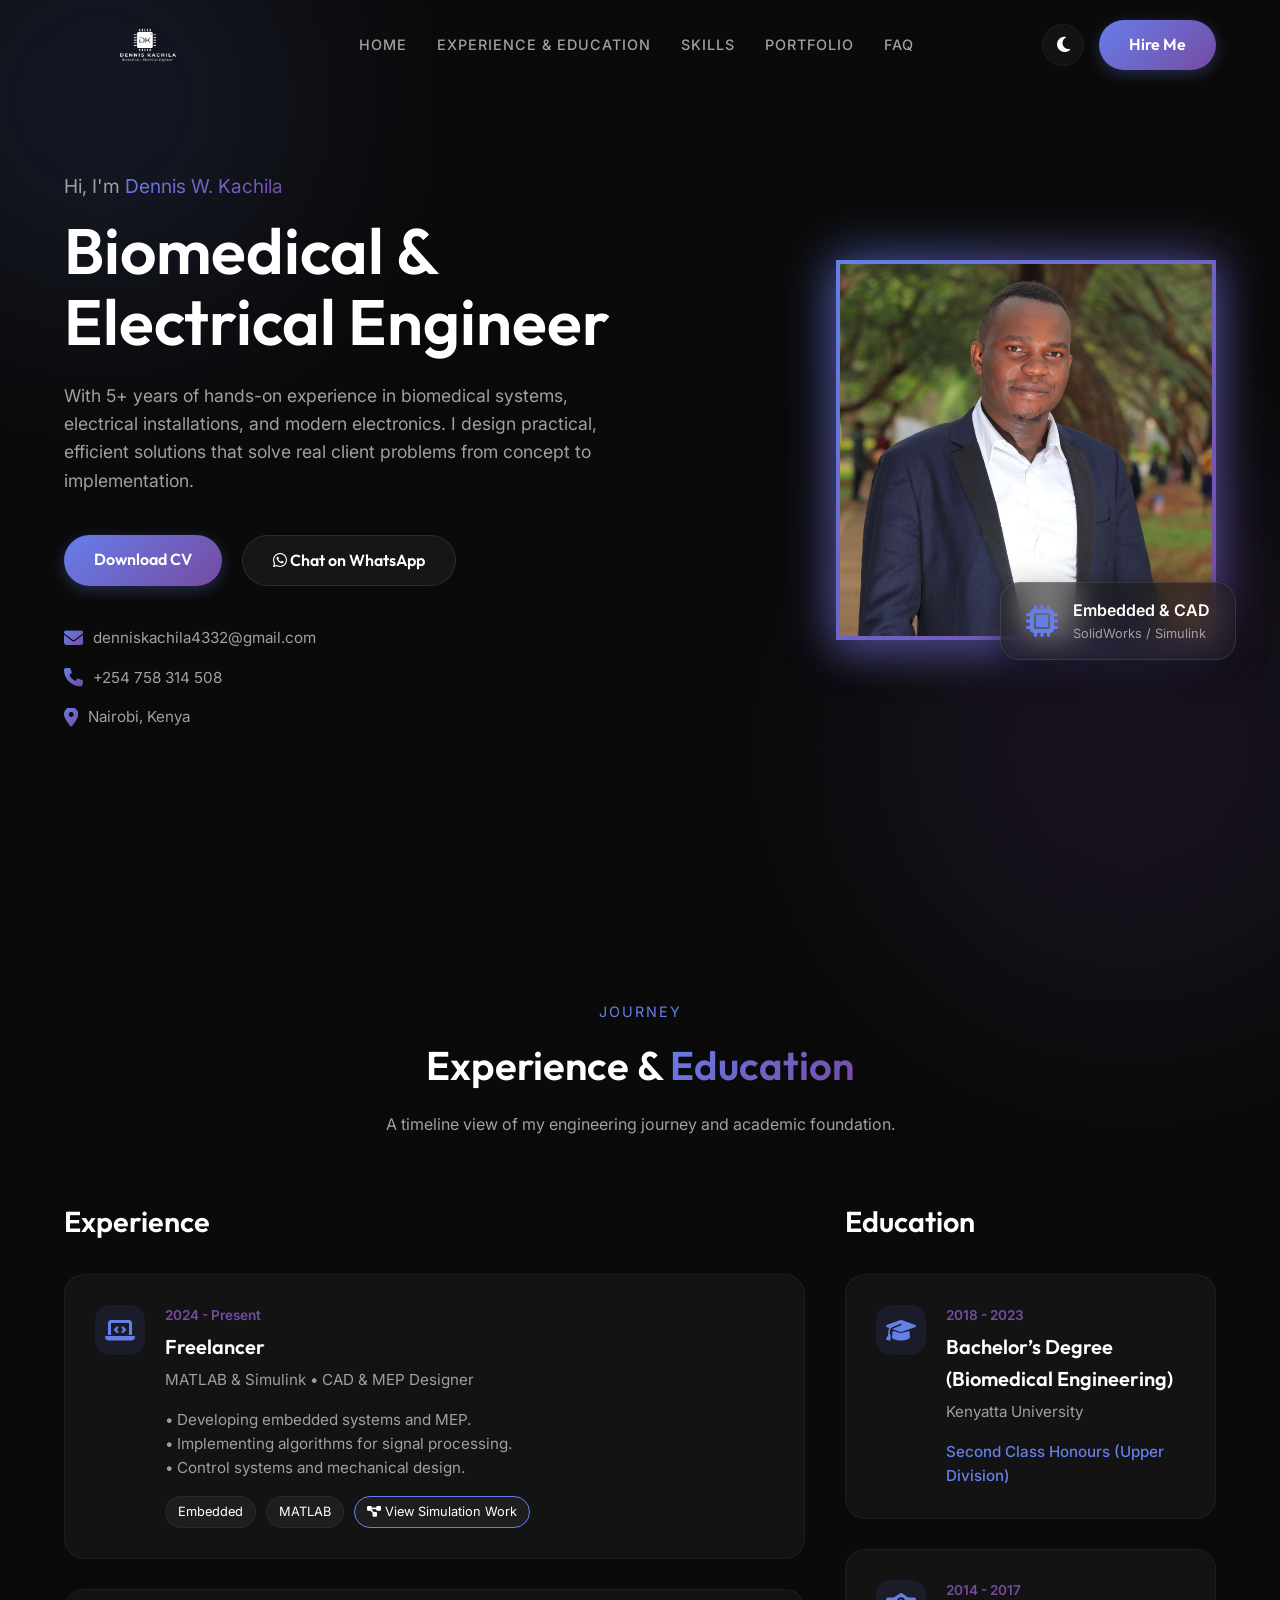
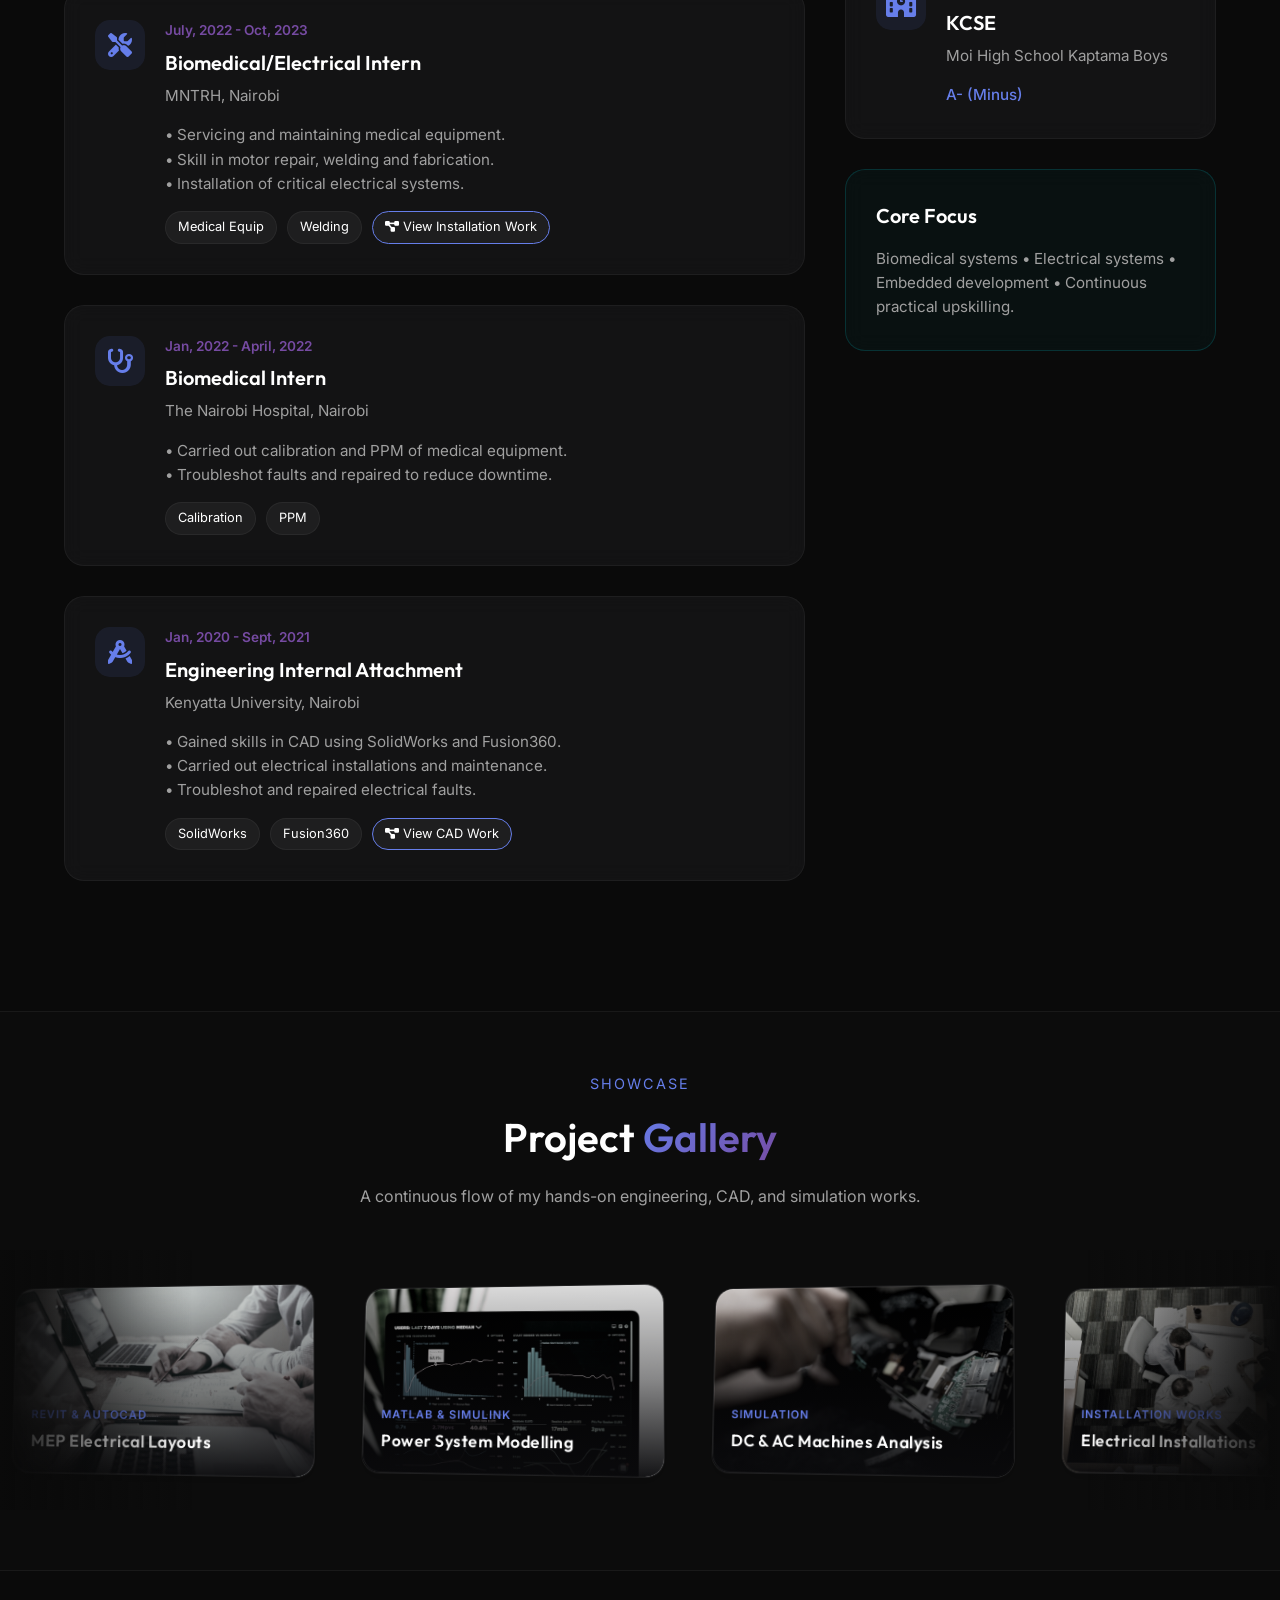
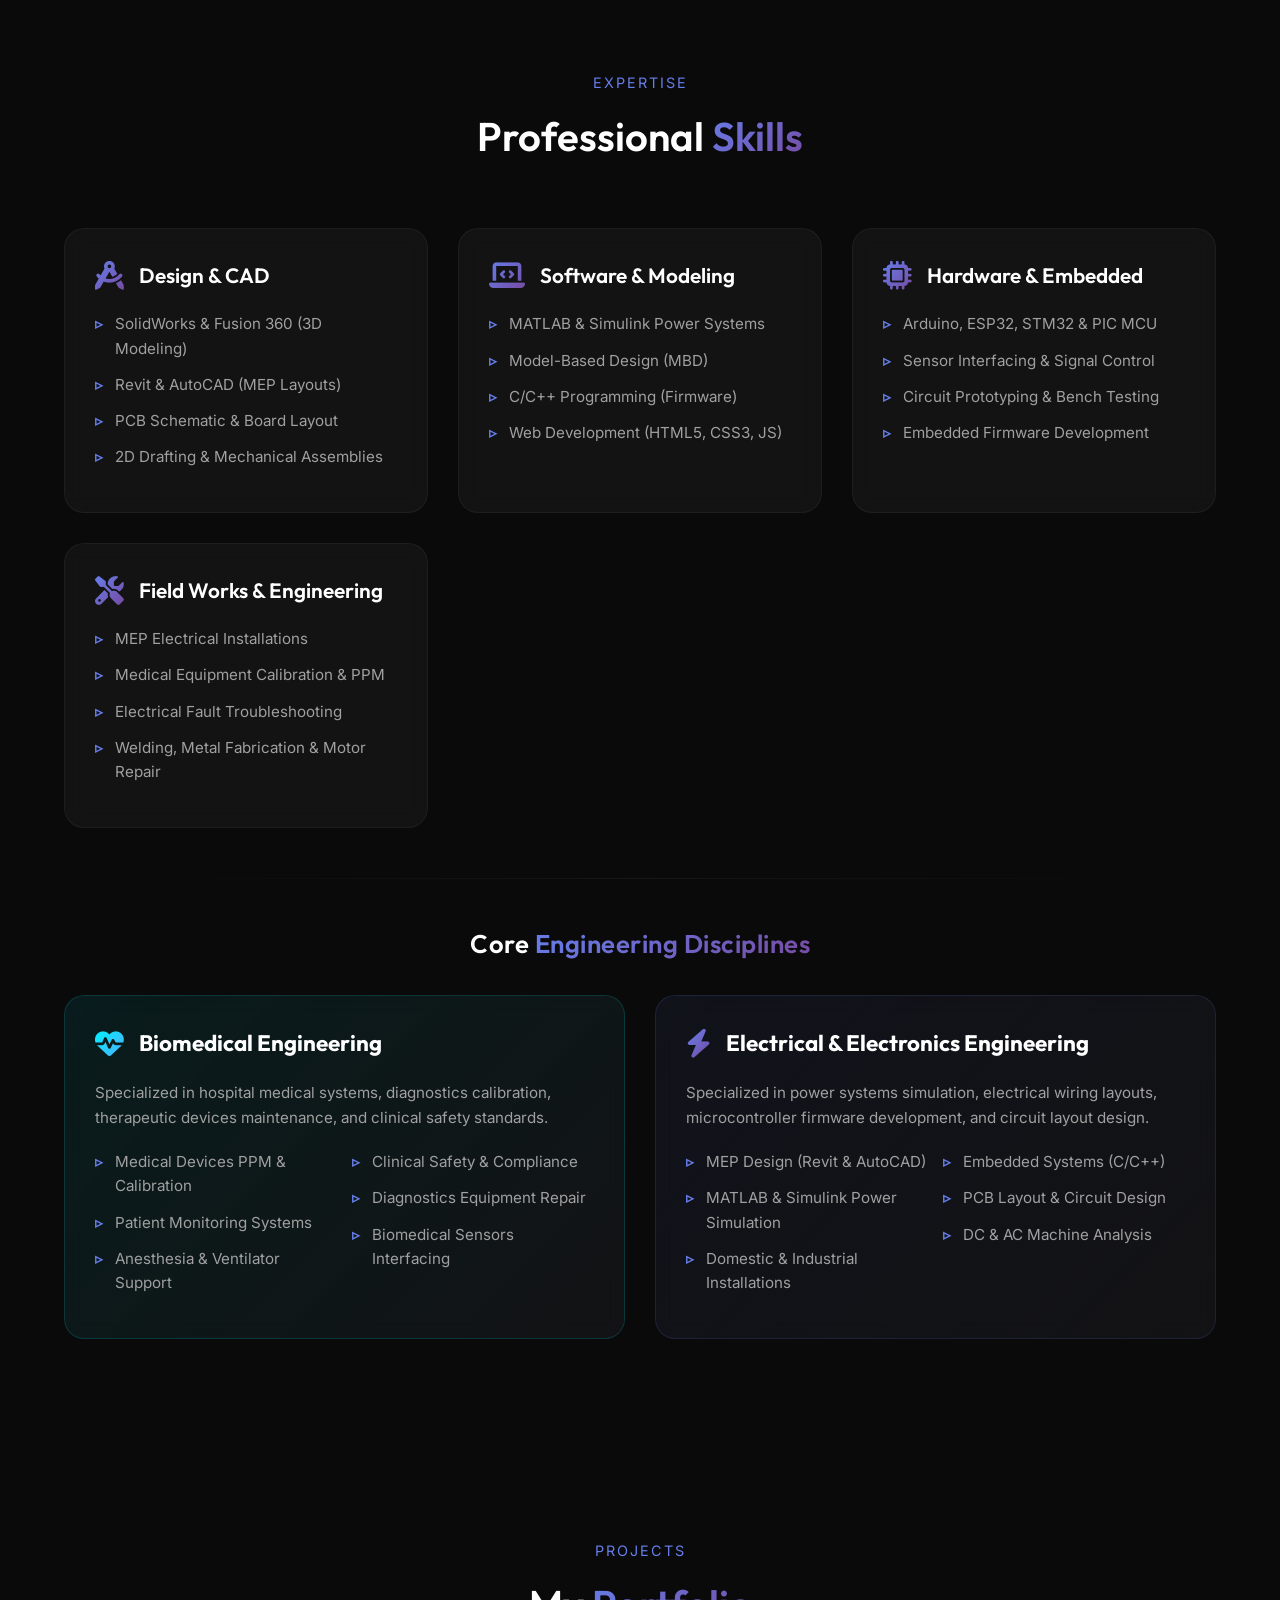
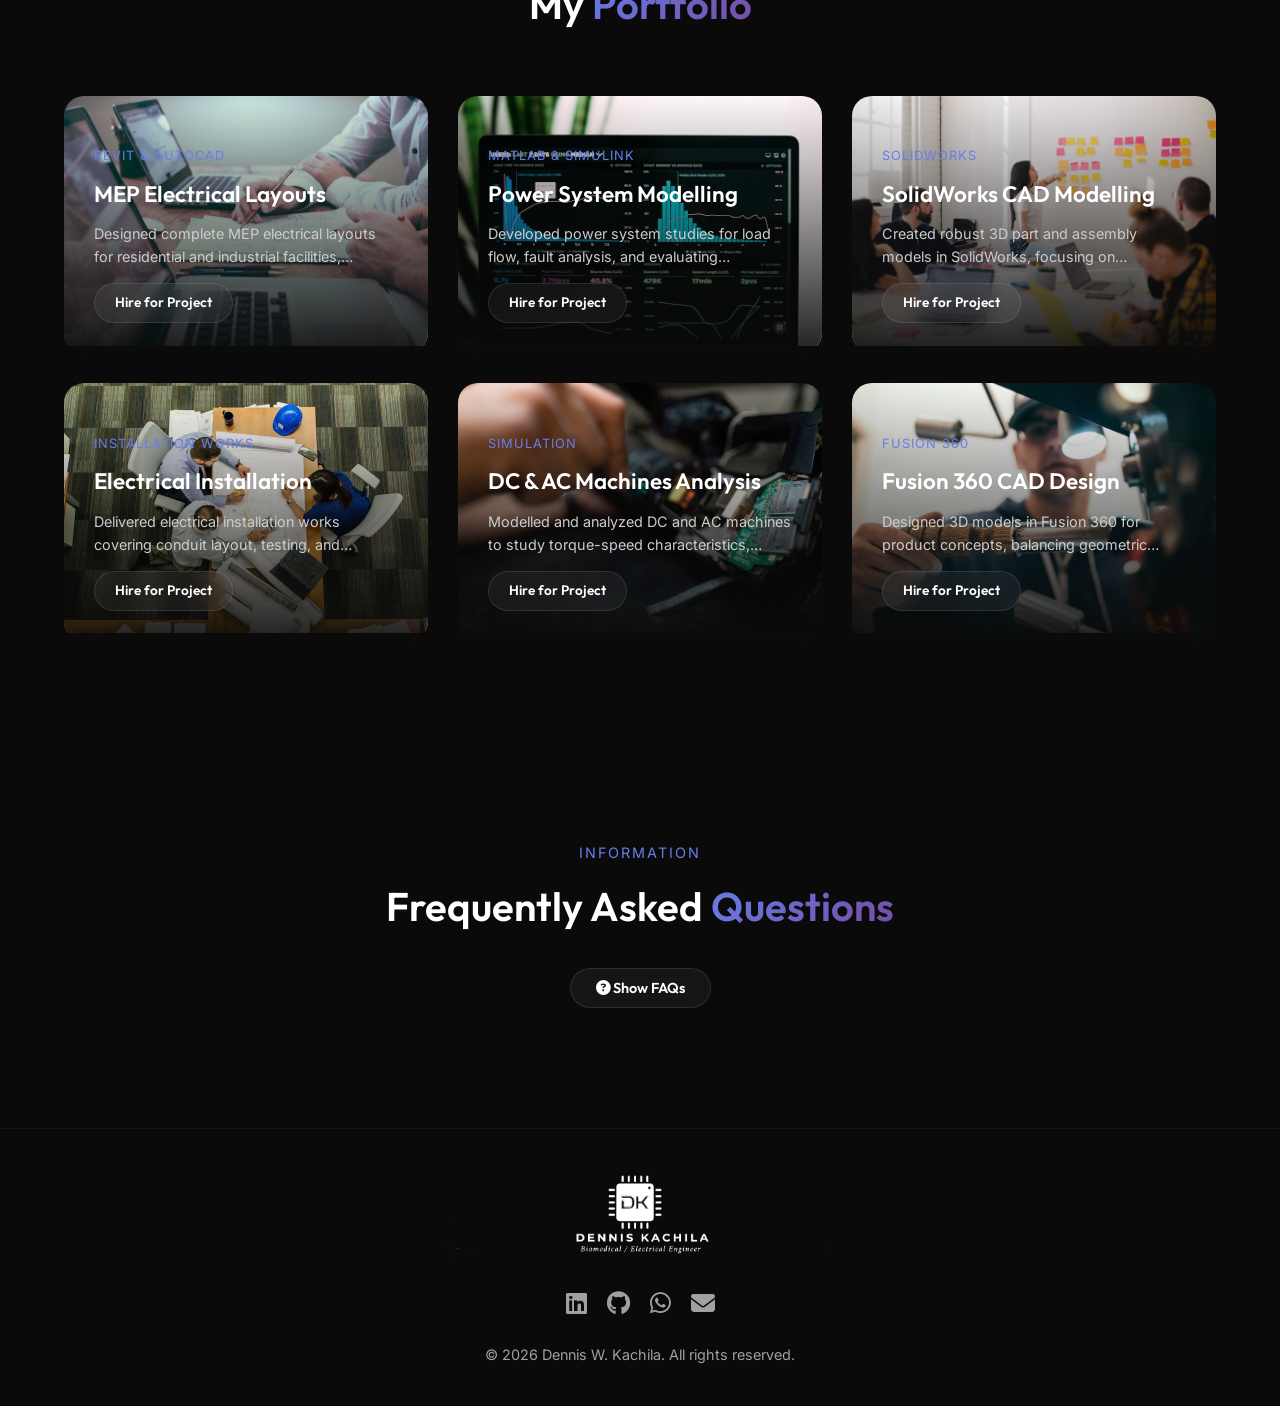
==== commit 98c1b840: "feat: add GitHub profile link and icon to footer social links" ====
--- a/index.html
+++ b/index.html
@@ -755,11 +755,10 @@
             </a>
         </div>
         <div style="display: flex; justify-content: center; gap: 20px; margin-bottom: 20px;">
-            <a href="#" style="font-size: 1.5rem; color: var(--text-secondary);"><i class="fab fa-linkedin"></i></a>
-            <a href="https://wa.me/254758314508" style="font-size: 1.5rem; color: var(--text-secondary);"><i
-                    class="fab fa-whatsapp"></i></a>
-            <a href="mailto:denniskachila4332@gmail.com" style="font-size: 1.5rem; color: var(--text-secondary);"><i
-                    class="fas fa-envelope"></i></a>
+            <a href="#" style="font-size: 1.5rem; color: var(--text-secondary);" title="LinkedIn"><i class="fab fa-linkedin"></i></a>
+            <a href="https://github.com/dennis-kachila" target="_blank" rel="noopener noreferrer" style="font-size: 1.5rem; color: var(--text-secondary);" title="GitHub"><i class="fab fa-github"></i></a>
+            <a href="https://wa.me/254758314508" style="font-size: 1.5rem; color: var(--text-secondary);" title="WhatsApp"><i class="fab fa-whatsapp"></i></a>
+            <a href="mailto:denniskachila4332@gmail.com" style="font-size: 1.5rem; color: var(--text-secondary);" title="Email"><i class="fas fa-envelope"></i></a>
         </div>
         <p>&copy; 2026 Dennis W. Kachila. All rights reserved.</p>
     </footer>
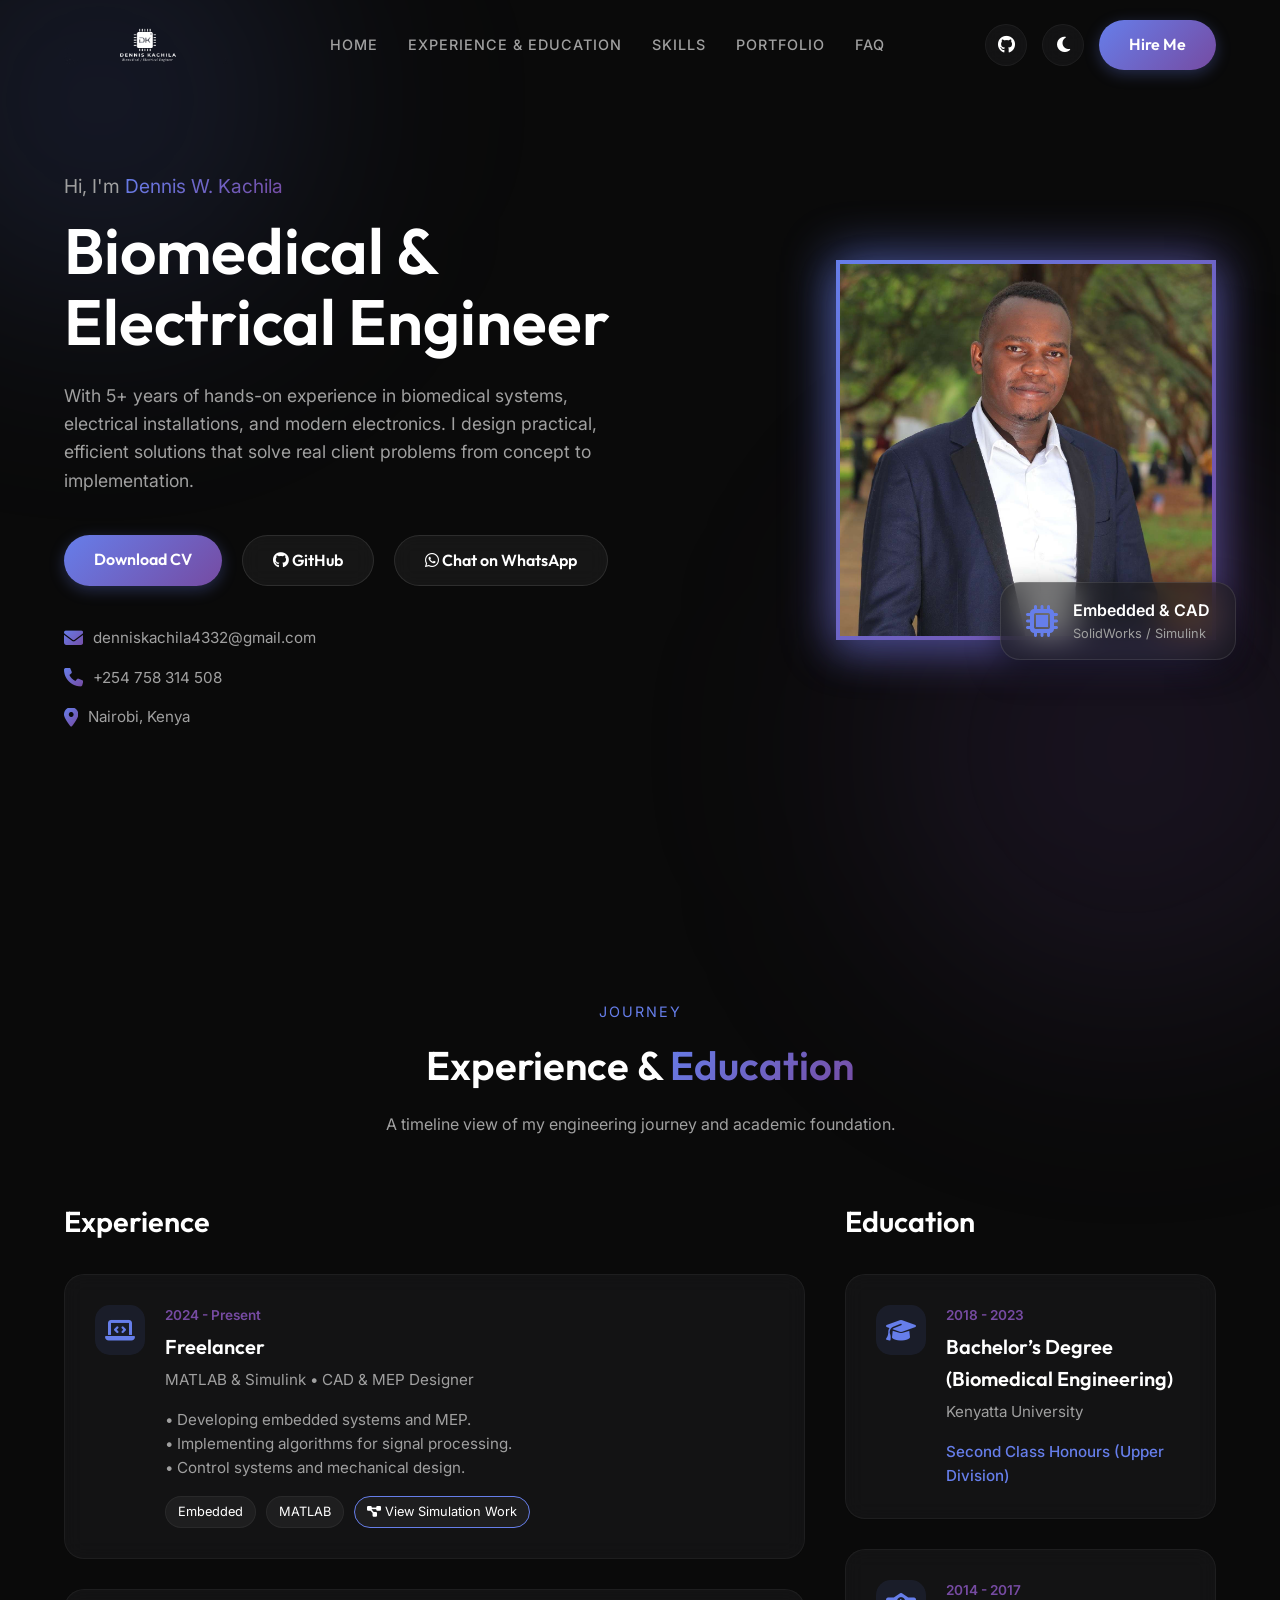
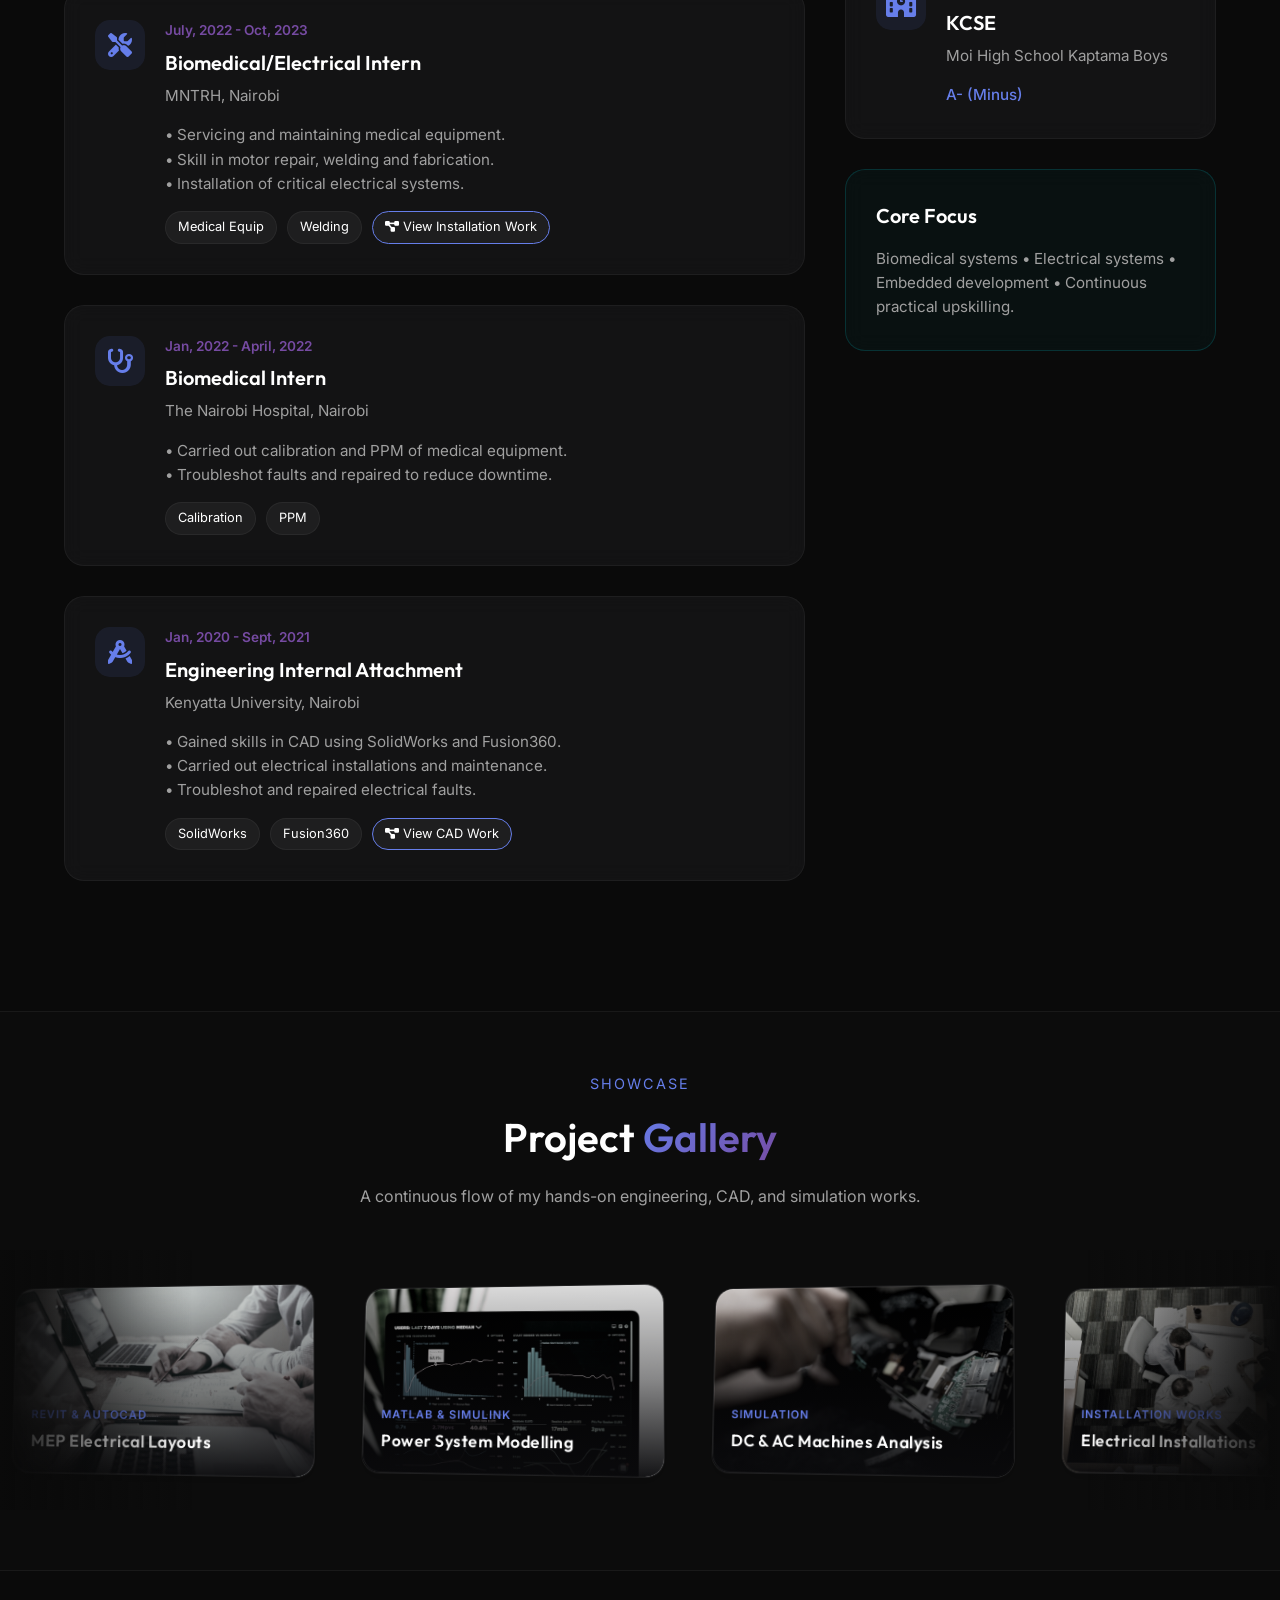
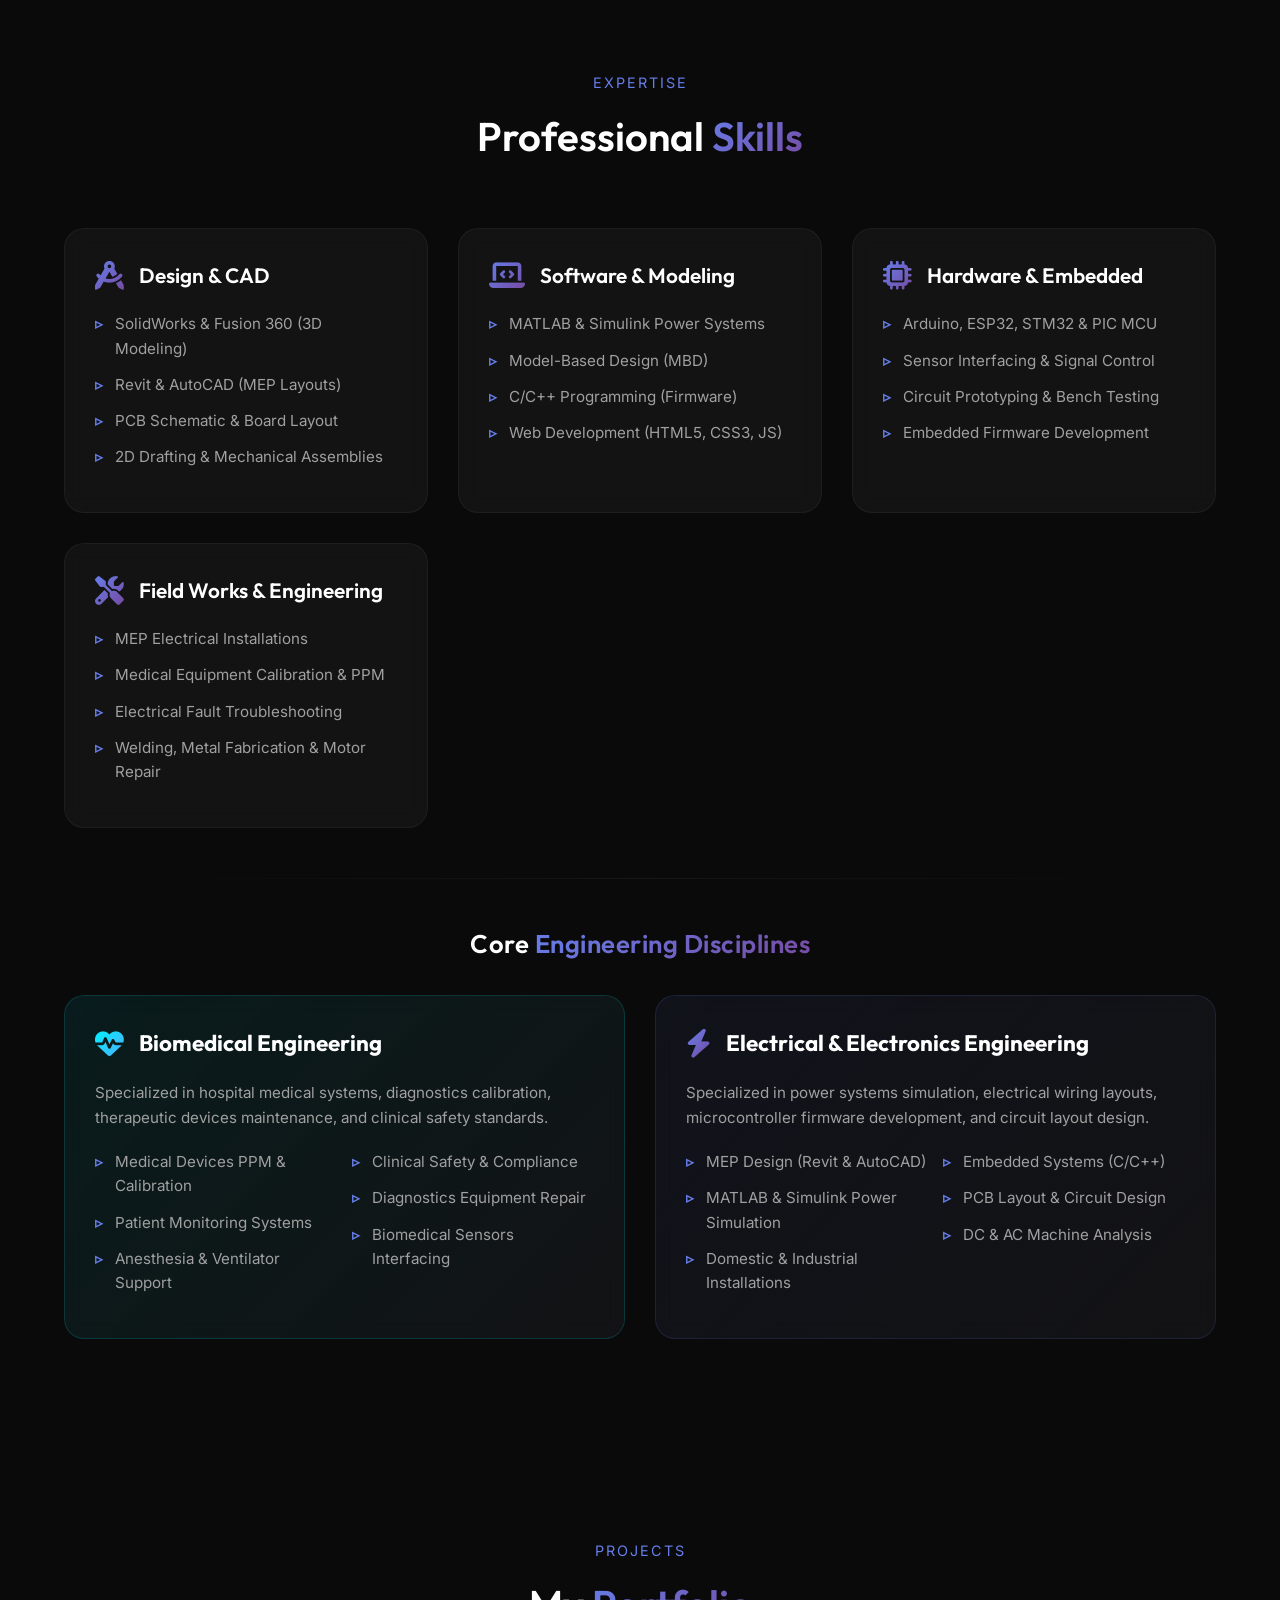
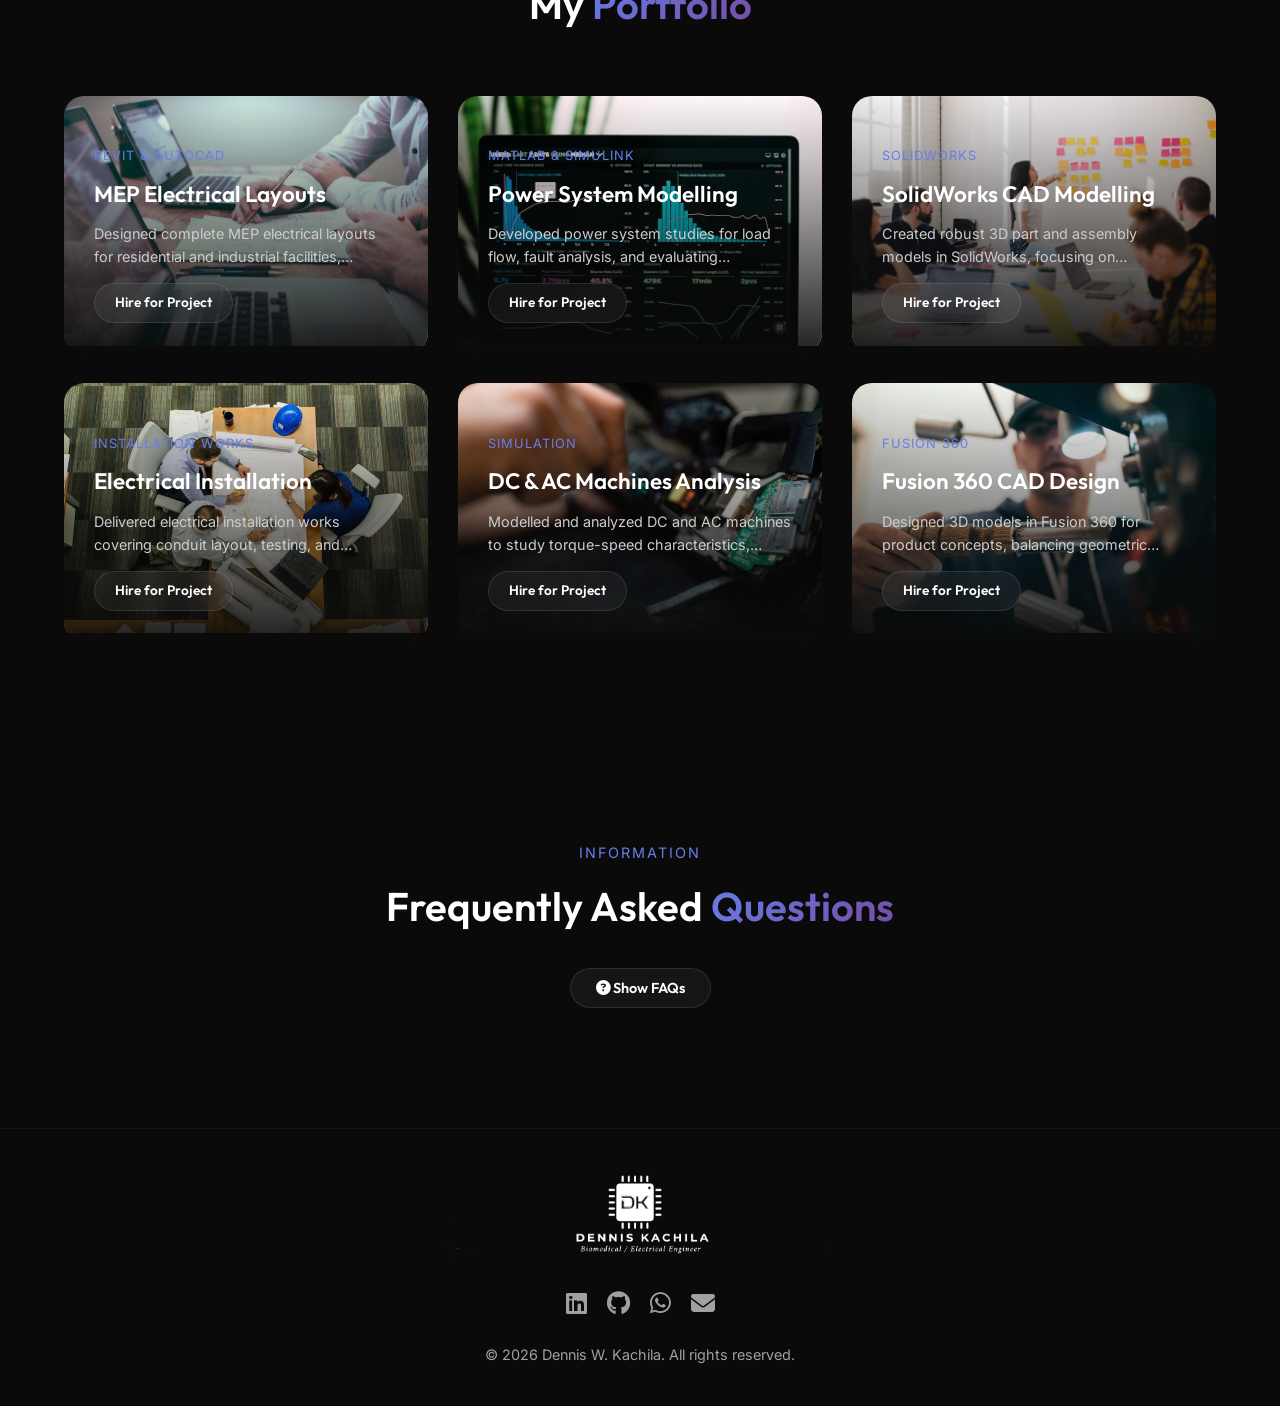
==== commit eb8c8875: "feat: add GitHub icon to navbar and hero buttons, remove GitHub text from hero contact" ====
--- a/index.html
+++ b/index.html
@@ -127,6 +127,9 @@
             <li><a href="#faq">FAQ</a></li>
         </ul>
         <div class="nav-actions" style="display: flex; align-items: center; gap: 15px;">
+            <a href="https://github.com/dennis-kachila" target="_blank" rel="noopener noreferrer" class="btn-theme" aria-label="GitHub Profile" title="View my GitHub projects" style="text-decoration: none;">
+                <i class="fab fa-github" style="font-size: 1.1rem;"></i>
+            </a>
             <button id="theme-toggle" class="btn-theme" aria-label="Toggle Theme">
                 <i class="fas fa-moon theme-icon-dark"></i>
                 <i class="fas fa-sun theme-icon-light"></i>
@@ -150,6 +153,7 @@
             </p>
             <div class="hero-actions">
                 <a href="assets/Dennis_Kachila_Resume_Main.pdf" target="_blank" class="btn btn-primary">Download CV</a>
+                <a href="https://github.com/dennis-kachila" target="_blank" rel="noopener noreferrer" class="btn btn-secondary"><i class="fab fa-github"></i> GitHub</a>
                 <a href="https://wa.me/254758314508" target="_blank" class="btn btn-secondary"><i
                         class="fab fa-whatsapp"></i> Chat on WhatsApp</a>
             </div>
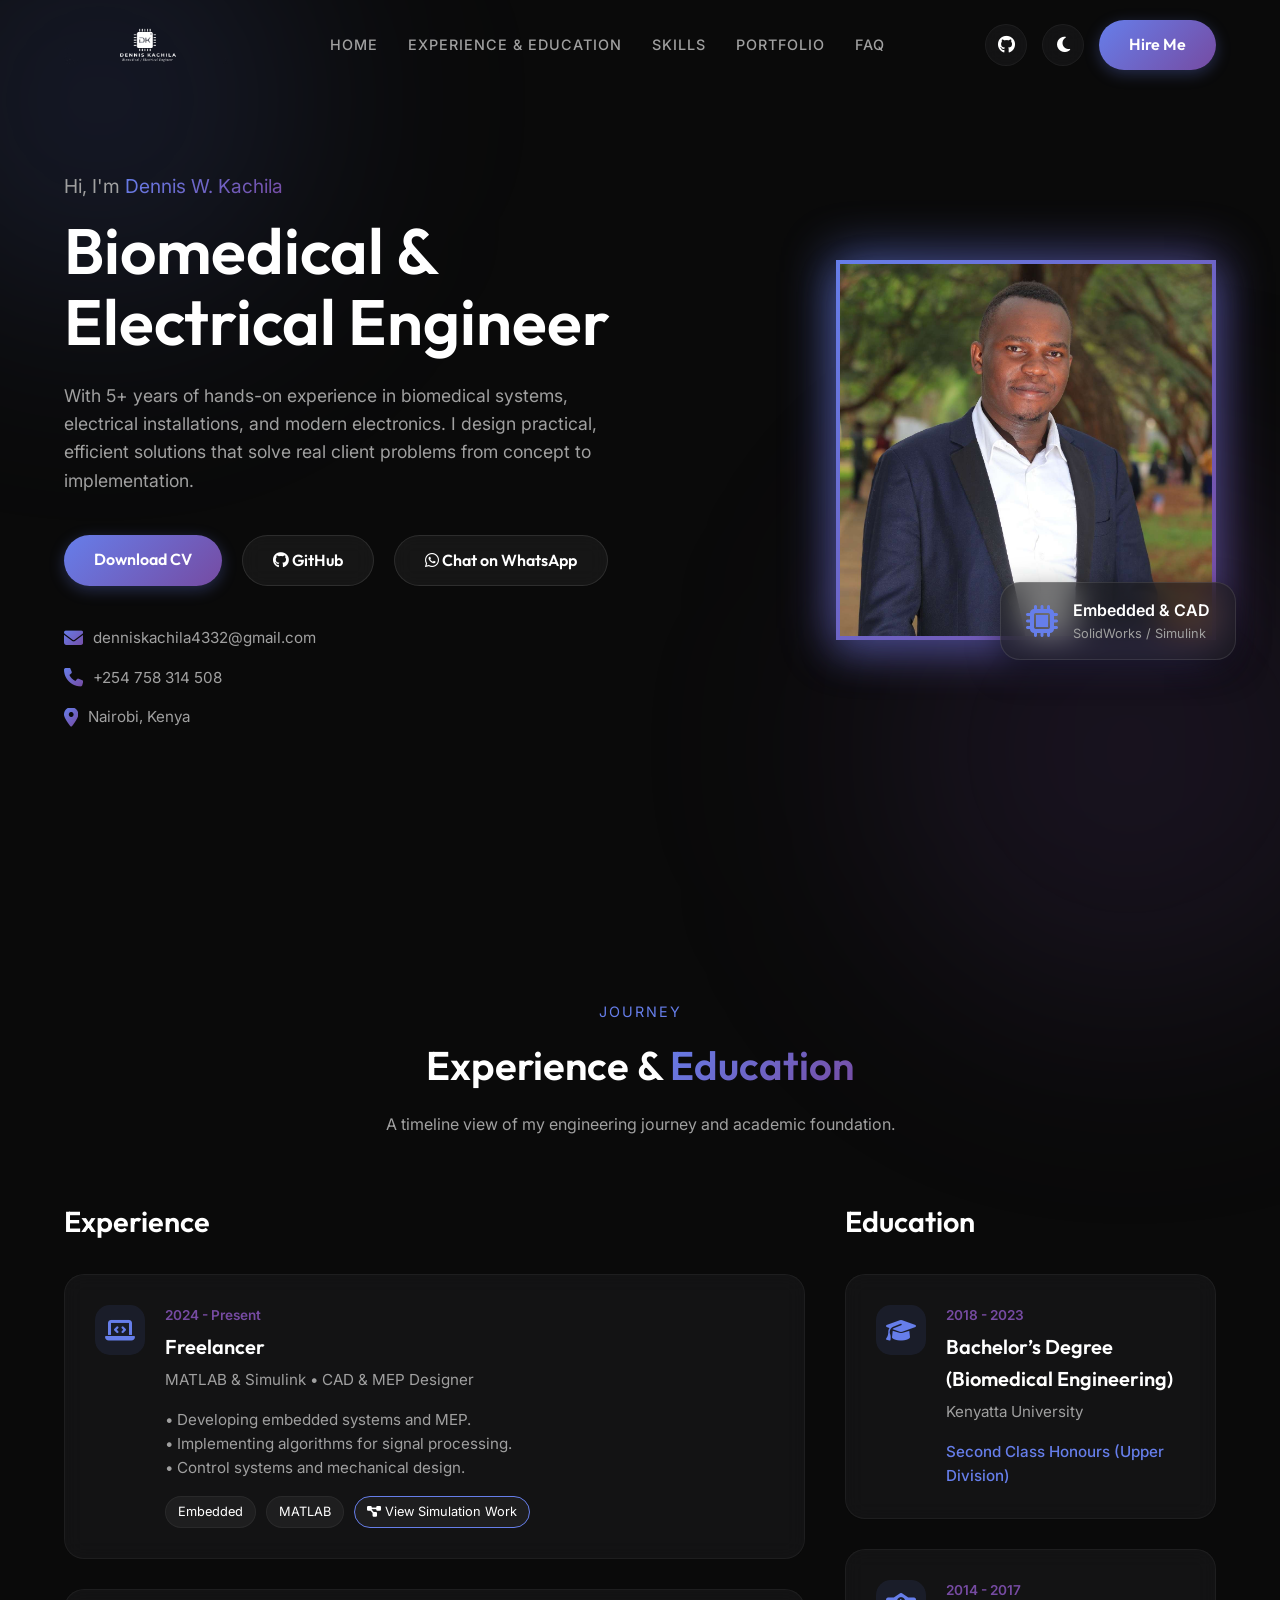
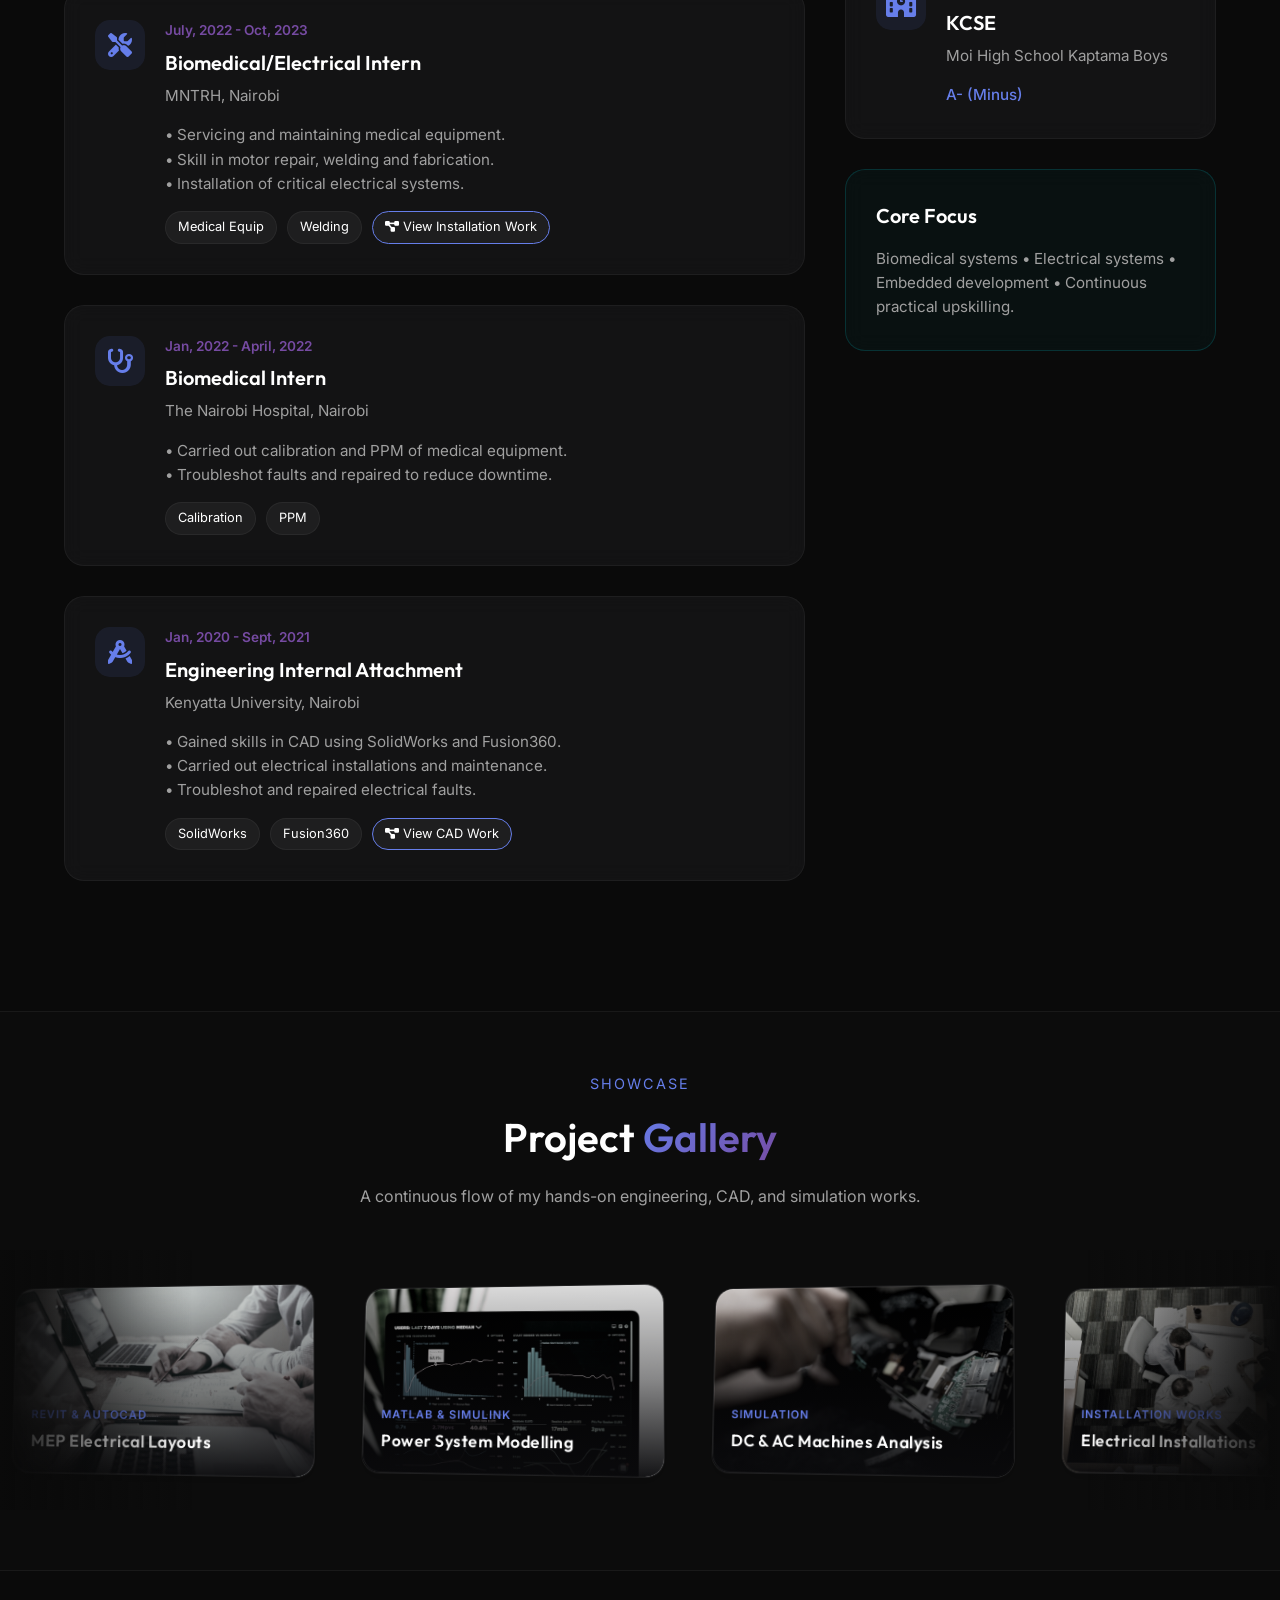
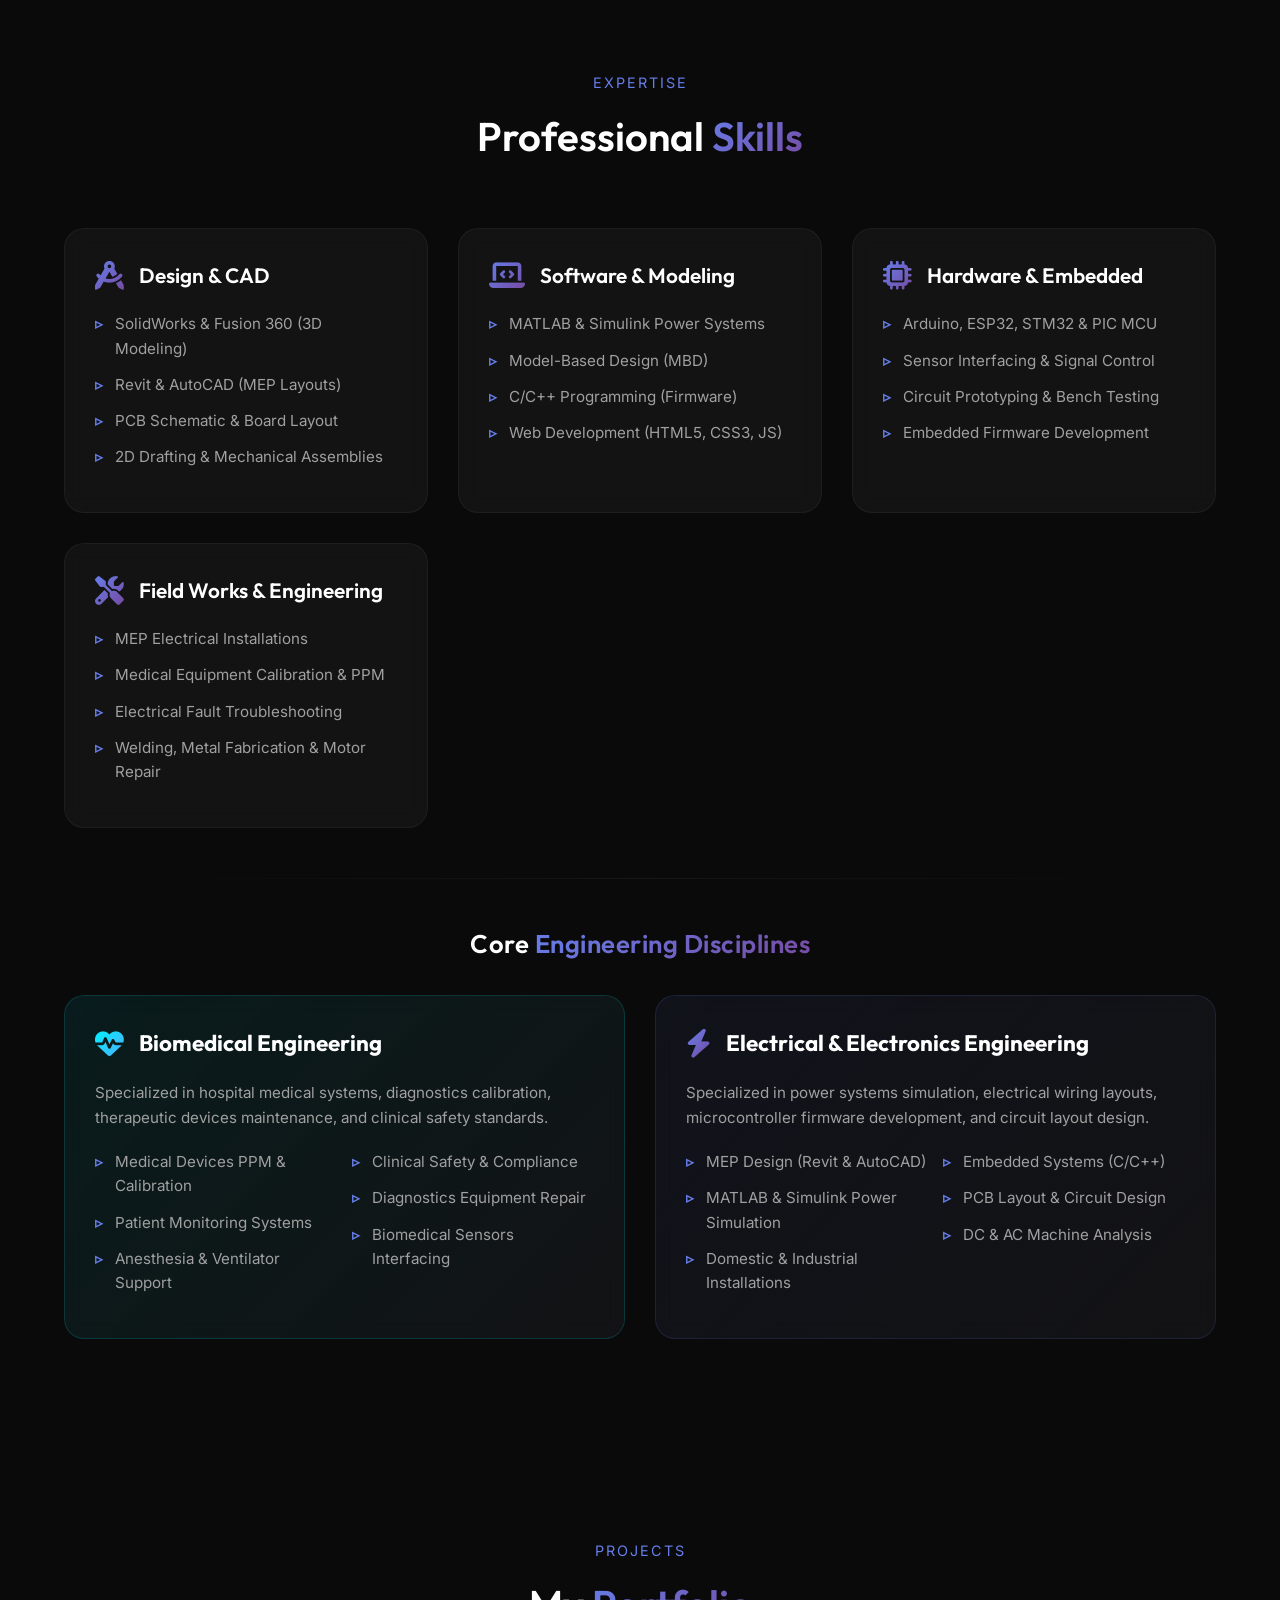
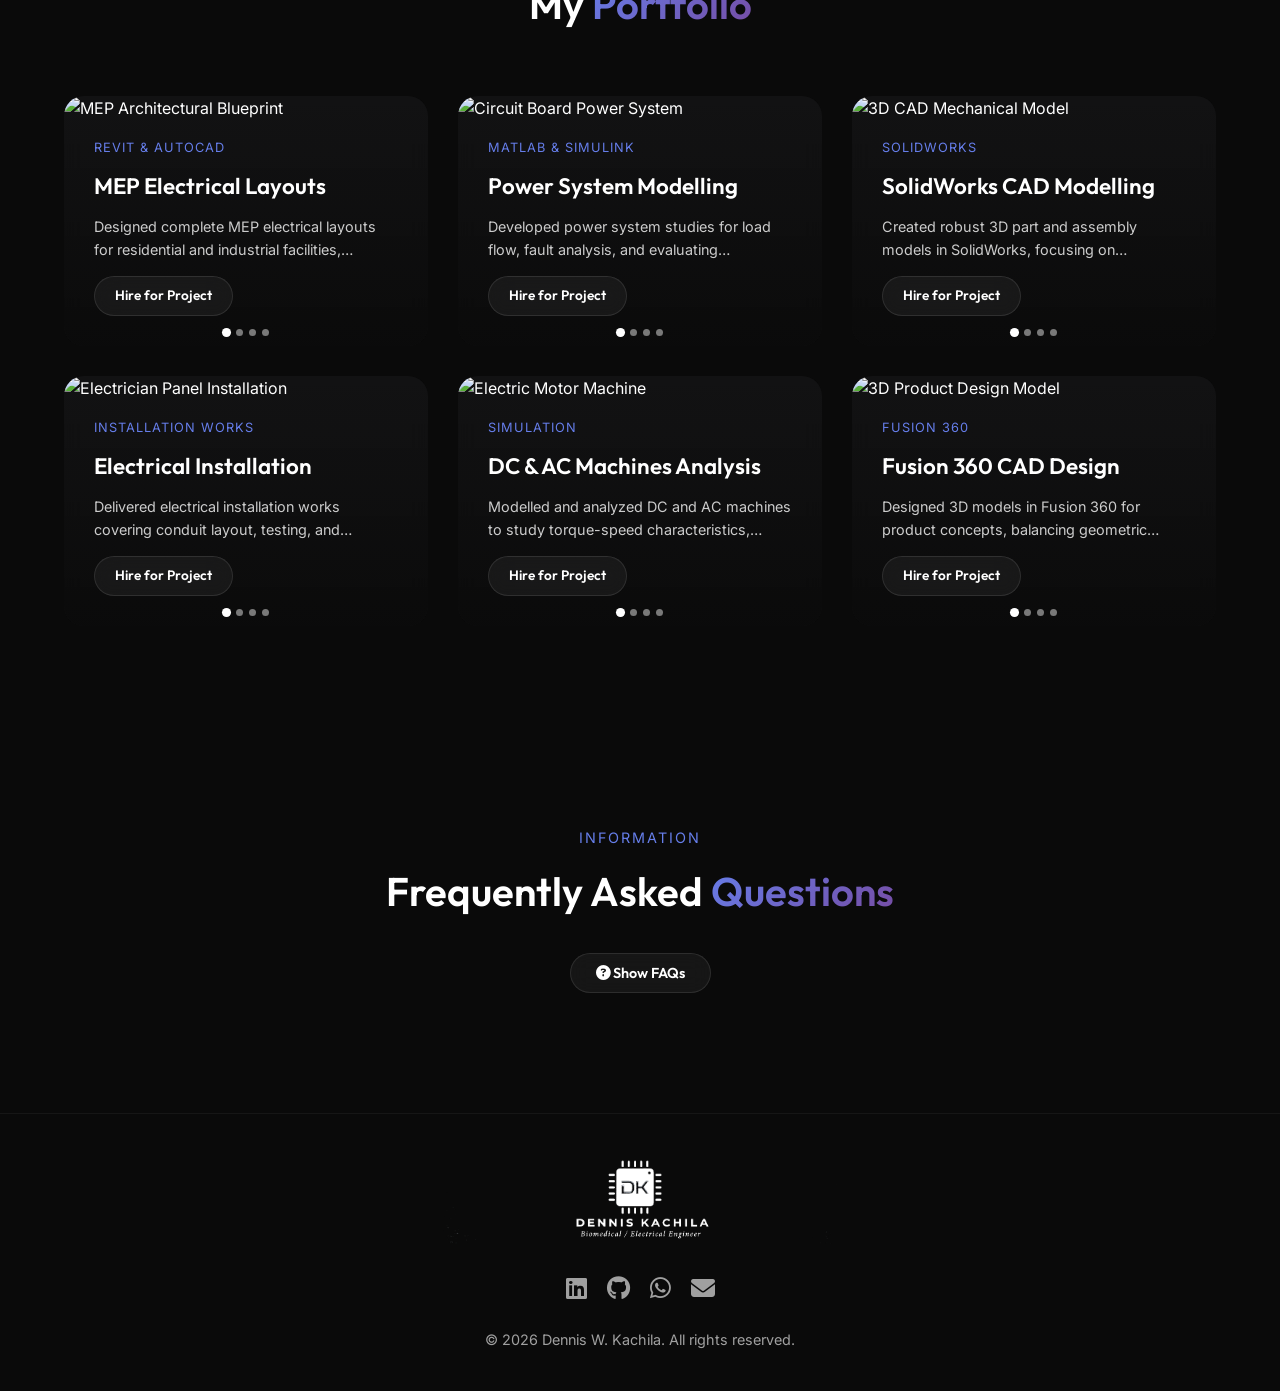
==== commit fe95458f: "feat: portfolio multi-image auto-slideshow with 4 curated Unsplash images per project" ====
--- a/index.html
+++ b/index.html
@@ -596,10 +596,23 @@
         </div>
 
         <div class="portfolio-grid">
-            <!-- Project 1 -->
+            <!-- Project 1: MEP Electrical Layouts -->
             <div class="portfolio-card glass-card" style="padding: 0; border: none;">
-                <img src="assets/images/portfolio/mep-revit.jpg" alt="MEP Design" class="portfolio-img" loading="lazy"
-                    onerror="this.src='https://images.unsplash.com/photo-1497366216548-37526070297c?auto=format&fit=crop&q=80'">
+                <div class="portfolio-slideshow">
+                    <div class="portfolio-slide active">
+                        <img src="https://images.unsplash.com/photo-1503387762-592deb58ef4e?w=800&q=80" alt="MEP Architectural Blueprint" loading="lazy">
+                    </div>
+                    <div class="portfolio-slide">
+                        <img src="https://images.unsplash.com/photo-1621905252507-b35492cc74b4?w=800&q=80" alt="Electrical Panel Wiring" loading="lazy">
+                    </div>
+                    <div class="portfolio-slide">
+                        <img src="https://images.unsplash.com/photo-1416339442236-8ceb164046f8?w=800&q=80" alt="Building Engineering Plans" loading="lazy">
+                    </div>
+                    <div class="portfolio-slide">
+                        <img src="https://images.unsplash.com/photo-1558618666-fcd25c85cd64?w=800&q=80" alt="Conduit Cable Routing" loading="lazy">
+                    </div>
+                    <div class="slideshow-dots"></div>
+                </div>
                 <div class="portfolio-overlay">
                     <div class="portfolio-tag">Revit & AutoCAD</div>
                     <h3 class="portfolio-title">MEP Electrical Layouts</h3>
@@ -613,11 +626,23 @@
                 </div>
             </div>
 
-            <!-- Project 2 -->
+            <!-- Project 2: Power System Modelling -->
             <div class="portfolio-card glass-card" style="padding: 0; border: none;">
-                <img src="assets/images/portfolio/matlab-simulink.jpg" alt="MATLAB Simulation" class="portfolio-img"
-                    loading="lazy"
-                    onerror="this.src='https://images.unsplash.com/photo-1518770660439-4636190af475?auto=format&fit=crop&q=80'">
+                <div class="portfolio-slideshow">
+                    <div class="portfolio-slide active">
+                        <img src="https://images.unsplash.com/photo-1518770660439-4636190af475?w=800&q=80" alt="Circuit Board Power System" loading="lazy">
+                    </div>
+                    <div class="portfolio-slide">
+                        <img src="https://images.unsplash.com/photo-1473341304170-971dccb5ac1e?w=800&q=80" alt="Electrical Power Grid Lines" loading="lazy">
+                    </div>
+                    <div class="portfolio-slide">
+                        <img src="https://images.unsplash.com/photo-1581091226825-a6a2a5aee158?w=800&q=80" alt="Engineer Simulation Computer" loading="lazy">
+                    </div>
+                    <div class="portfolio-slide">
+                        <img src="https://images.unsplash.com/photo-1504711434969-e33886168f5c?w=800&q=80" alt="Power Station Energy" loading="lazy">
+                    </div>
+                    <div class="slideshow-dots"></div>
+                </div>
                 <div class="portfolio-overlay">
                     <div class="portfolio-tag">MATLAB & Simulink</div>
                     <h3 class="portfolio-title">Power System Modelling</h3>
@@ -631,47 +656,77 @@
                 </div>
             </div>
 
-            <!-- Project 3 -->
+            <!-- Project 3: SolidWorks CAD Modelling -->
             <div class="portfolio-card glass-card" style="padding: 0; border: none;">
-                <img src="assets/images/portfolio/solidworks-3d.jpg" alt="SolidWorks Design" class="portfolio-img"
-                    loading="lazy"
-                    onerror="this.src='https://images.unsplash.com/photo-1581092334651-ddf26d9a09d0?auto=format&fit=crop&q=80'">
+                <div class="portfolio-slideshow">
+                    <div class="portfolio-slide active">
+                        <img src="https://images.unsplash.com/photo-1635070041078-e363dbe005cb?w=800&q=80" alt="3D CAD Mechanical Model" loading="lazy">
+                    </div>
+                    <div class="portfolio-slide">
+                        <img src="https://images.unsplash.com/photo-1581092918056-0c4c3acd3789?w=800&q=80" alt="Mechanical Engineering Design" loading="lazy">
+                    </div>
+                    <div class="portfolio-slide">
+                        <img src="https://images.unsplash.com/photo-1565849904461-04a58ad377e0?w=800&q=80" alt="Industrial Machine Parts" loading="lazy">
+                    </div>
+                    <div class="portfolio-slide">
+                        <img src="https://images.unsplash.com/photo-1537462715879-360eeb61a0ad?w=800&q=80" alt="Engineering Blueprint Drawing" loading="lazy">
+                    </div>
+                    <div class="slideshow-dots"></div>
+                </div>
                 <div class="portfolio-overlay">
                     <div class="portfolio-tag">SolidWorks</div>
                     <h3 class="portfolio-title">SolidWorks CAD Modelling</h3>
-                    <p
-                        style="font-size: 0.9rem; color: #ccc; margin-bottom: 15px; display: -webkit-box; -webkit-line-clamp: 2; -webkit-box-orient: vertical; overflow: hidden;">
-                        Created robust 3D part and assembly models in SolidWorks, focusing on dimensional accuracy and
-                        manufacturability.
+                    <p style="font-size: 0.9rem; color: #ccc; margin-bottom: 15px; display: -webkit-box; -webkit-line-clamp: 2; -webkit-box-orient: vertical; overflow: hidden;">
+                        Created robust 3D part and assembly models in SolidWorks, focusing on dimensional accuracy and manufacturability.
                     </p>
-                    <a href="hire.html?project=SolidWorks%20CAD%20Modelling" class="btn btn-secondary"
-                        style="align-self: flex-start; padding: 8px 20px; font-size: 0.85rem;">Hire for Project</a>
-                </div>
-            </div>
-
-            <!-- Project 4 (Installation) -->
+                    <a href="hire.html?project=SolidWorks%20CAD%20Modelling" class="btn btn-secondary" style="align-self: flex-start; padding: 8px 20px; font-size: 0.85rem;">Hire for Project</a>
+                </div>
+            </div>
+
+            <!-- Project 4: Electrical Installation -->
             <div class="portfolio-card glass-card" style="padding: 0; border: none;">
-                <img src="assets/images/portfolio/electrical-installation.jpg" alt="Electrical Installation"
-                    class="portfolio-img" loading="lazy"
-                    onerror="this.src='https://images.unsplash.com/photo-1621905252472-740e53a2909f?auto=format&fit=crop&q=80'">
+                <div class="portfolio-slideshow">
+                    <div class="portfolio-slide active">
+                        <img src="https://images.unsplash.com/photo-1621905252472-943afaa20e20?w=800&q=80" alt="Electrician Panel Installation" loading="lazy">
+                    </div>
+                    <div class="portfolio-slide">
+                        <img src="https://images.unsplash.com/photo-1558618666-fcd25c85cd64?w=800&q=80" alt="Industrial Cable Conduit" loading="lazy">
+                    </div>
+                    <div class="portfolio-slide">
+                        <img src="https://images.unsplash.com/photo-1609904603374-5ad6b20fa773?w=800&q=80" alt="Electrical Testing Commissioning" loading="lazy">
+                    </div>
+                    <div class="portfolio-slide">
+                        <img src="https://images.unsplash.com/photo-1504309092620-4d0ec726efa4?w=800&q=80" alt="Industrial Electrical Infrastructure" loading="lazy">
+                    </div>
+                    <div class="slideshow-dots"></div>
+                </div>
                 <div class="portfolio-overlay">
                     <div class="portfolio-tag">Installation Works</div>
                     <h3 class="portfolio-title">Electrical Installation</h3>
-                    <p
-                        style="font-size: 0.9rem; color: #ccc; margin-bottom: 15px; display: -webkit-box; -webkit-line-clamp: 2; -webkit-box-orient: vertical; overflow: hidden;">
-                        Delivered electrical installation works covering conduit layout, testing, and commissioning for
-                        domestic/industrial settings.
+                    <p style="font-size: 0.9rem; color: #ccc; margin-bottom: 15px; display: -webkit-box; -webkit-line-clamp: 2; -webkit-box-orient: vertical; overflow: hidden;">
+                        Delivered electrical installation works covering conduit layout, testing, and commissioning for domestic/industrial settings.
                     </p>
-                    <a href="hire.html?project=Electrical%20Installation" class="btn btn-secondary"
-                        style="align-self: flex-start; padding: 8px 20px; font-size: 0.85rem;">Hire for Project</a>
-                </div>
-            </div>
-
-            <!-- Project 5 -->
+                    <a href="hire.html?project=Electrical%20Installation" class="btn btn-secondary" style="align-self: flex-start; padding: 8px 20px; font-size: 0.85rem;">Hire for Project</a>
+                </div>
+            </div>
+
+            <!-- Project 5: DC & AC Machines Analysis -->
             <div class="portfolio-card glass-card" style="padding: 0; border: none;">
-                <img src="assets/images/portfolio/machines-modeling.jpg" alt="DC & AC Machines Analysis"
-                    class="portfolio-img" loading="lazy"
-                    onerror="this.src='https://images.unsplash.com/photo-1518770660439-4636190af475?auto=format&fit=crop&q=80'">
+                <div class="portfolio-slideshow">
+                    <div class="portfolio-slide active">
+                        <img src="https://images.unsplash.com/photo-1548592141-5cfc0dbf5e99?w=800&q=80" alt="Electric Motor Machine" loading="lazy">
+                    </div>
+                    <div class="portfolio-slide">
+                        <img src="https://images.unsplash.com/photo-1565849904461-04a58ad377e0?w=800&q=80" alt="Industrial Generator Turbine" loading="lazy">
+                    </div>
+                    <div class="portfolio-slide">
+                        <img src="https://images.unsplash.com/photo-1581092160562-40aa08e78837?w=800&q=80" alt="Electrical Engineering Lab" loading="lazy">
+                    </div>
+                    <div class="portfolio-slide">
+                        <img src="https://images.unsplash.com/photo-1497435334941-8c899ee9e8e9?w=800&q=80" alt="Power Plant Machinery" loading="lazy">
+                    </div>
+                    <div class="slideshow-dots"></div>
+                </div>
                 <div class="portfolio-overlay">
                     <div class="portfolio-tag">Simulation</div>
                     <h3 class="portfolio-title">DC & AC Machines Analysis</h3>
@@ -685,21 +740,30 @@
                 </div>
             </div>
 
-            <!-- Project 6 -->
+            <!-- Project 6: Fusion 360 CAD Design -->
             <div class="portfolio-card glass-card" style="padding: 0; border: none;">
-                <img src="assets/images/portfolio/fusion360-design.jpg" alt="Fusion 360 Projects" class="portfolio-img"
-                    loading="lazy"
-                    onerror="this.src='https://images.unsplash.com/photo-1581092334651-ddf26d9a09d0?auto=format&fit=crop&q=80'">
+                <div class="portfolio-slideshow">
+                    <div class="portfolio-slide active">
+                        <img src="https://images.unsplash.com/photo-1581092334651-ddf26d9a09d0?w=800&q=80" alt="3D Product Design Model" loading="lazy">
+                    </div>
+                    <div class="portfolio-slide">
+                        <img src="https://images.unsplash.com/photo-1565640564997-5e2b5e9a21e5?w=800&q=80" alt="Industrial Product Prototype" loading="lazy">
+                    </div>
+                    <div class="portfolio-slide">
+                        <img src="https://images.unsplash.com/photo-1519389950473-47ba0277781c?w=800&q=80" alt="Engineering Design Workshop" loading="lazy">
+                    </div>
+                    <div class="portfolio-slide">
+                        <img src="https://images.unsplash.com/photo-1550745165-9bc0b252726f?w=800&q=80" alt="Electronics Product Design" loading="lazy">
+                    </div>
+                    <div class="slideshow-dots"></div>
+                </div>
                 <div class="portfolio-overlay">
                     <div class="portfolio-tag">Fusion 360</div>
                     <h3 class="portfolio-title">Fusion 360 CAD Design</h3>
-                    <p
-                        style="font-size: 0.9rem; color: #ccc; margin-bottom: 15px; display: -webkit-box; -webkit-line-clamp: 2; -webkit-box-orient: vertical; overflow: hidden;">
-                        Designed 3D models in Fusion 360 for product concepts, balancing geometric accuracy and rapid
-                        design refinement.
+                    <p style="font-size: 0.9rem; color: #ccc; margin-bottom: 15px; display: -webkit-box; -webkit-line-clamp: 2; -webkit-box-orient: vertical; overflow: hidden;">
+                        Designed 3D models in Fusion 360 for product concepts, balancing geometric accuracy and rapid design refinement.
                     </p>
-                    <a href="hire.html?project=Fusion%20360%20CAD%20Design" class="btn btn-secondary"
-                        style="align-self: flex-start; padding: 8px 20px; font-size: 0.85rem;">Hire for Project</a>
+                    <a href="hire.html?project=Fusion%20360%20CAD%20Design" class="btn btn-secondary" style="align-self: flex-start; padding: 8px 20px; font-size: 0.85rem;">Hire for Project</a>
                 </div>
             </div>
         </div>
--- a/assets/css/modern.css
+++ b/assets/css/modern.css
@@ -531,6 +531,64 @@
     transform: scale(1.05);
 }
 
+/* Portfolio Image Slideshow */
+.portfolio-slideshow {
+    position: relative;
+    width: 100%;
+    height: 250px;
+    overflow: hidden;
+}
+
+.portfolio-slide {
+    position: absolute;
+    inset: 0;
+    width: 100%;
+    height: 100%;
+    opacity: 0;
+    transition: opacity 0.8s ease;
+}
+
+.portfolio-slide img {
+    width: 100%;
+    height: 100%;
+    object-fit: cover;
+    display: block;
+    transition: transform 0.5s ease;
+}
+
+.portfolio-slide.active {
+    opacity: 1;
+    z-index: 1;
+}
+
+.portfolio-card:hover .portfolio-slide.active img {
+    transform: scale(1.05);
+}
+
+.slideshow-dots {
+    position: absolute;
+    bottom: 10px;
+    left: 50%;
+    transform: translateX(-50%);
+    display: flex;
+    gap: 6px;
+    z-index: 5;
+}
+
+.slideshow-dot {
+    width: 7px;
+    height: 7px;
+    border-radius: 50%;
+    background: rgba(255,255,255,0.45);
+    transition: background 0.3s ease, transform 0.3s ease;
+    cursor: default;
+}
+
+.slideshow-dot.active {
+    background: #fff;
+    transform: scale(1.3);
+}
+
 .portfolio-overlay {
     position: absolute;
     inset: 0;
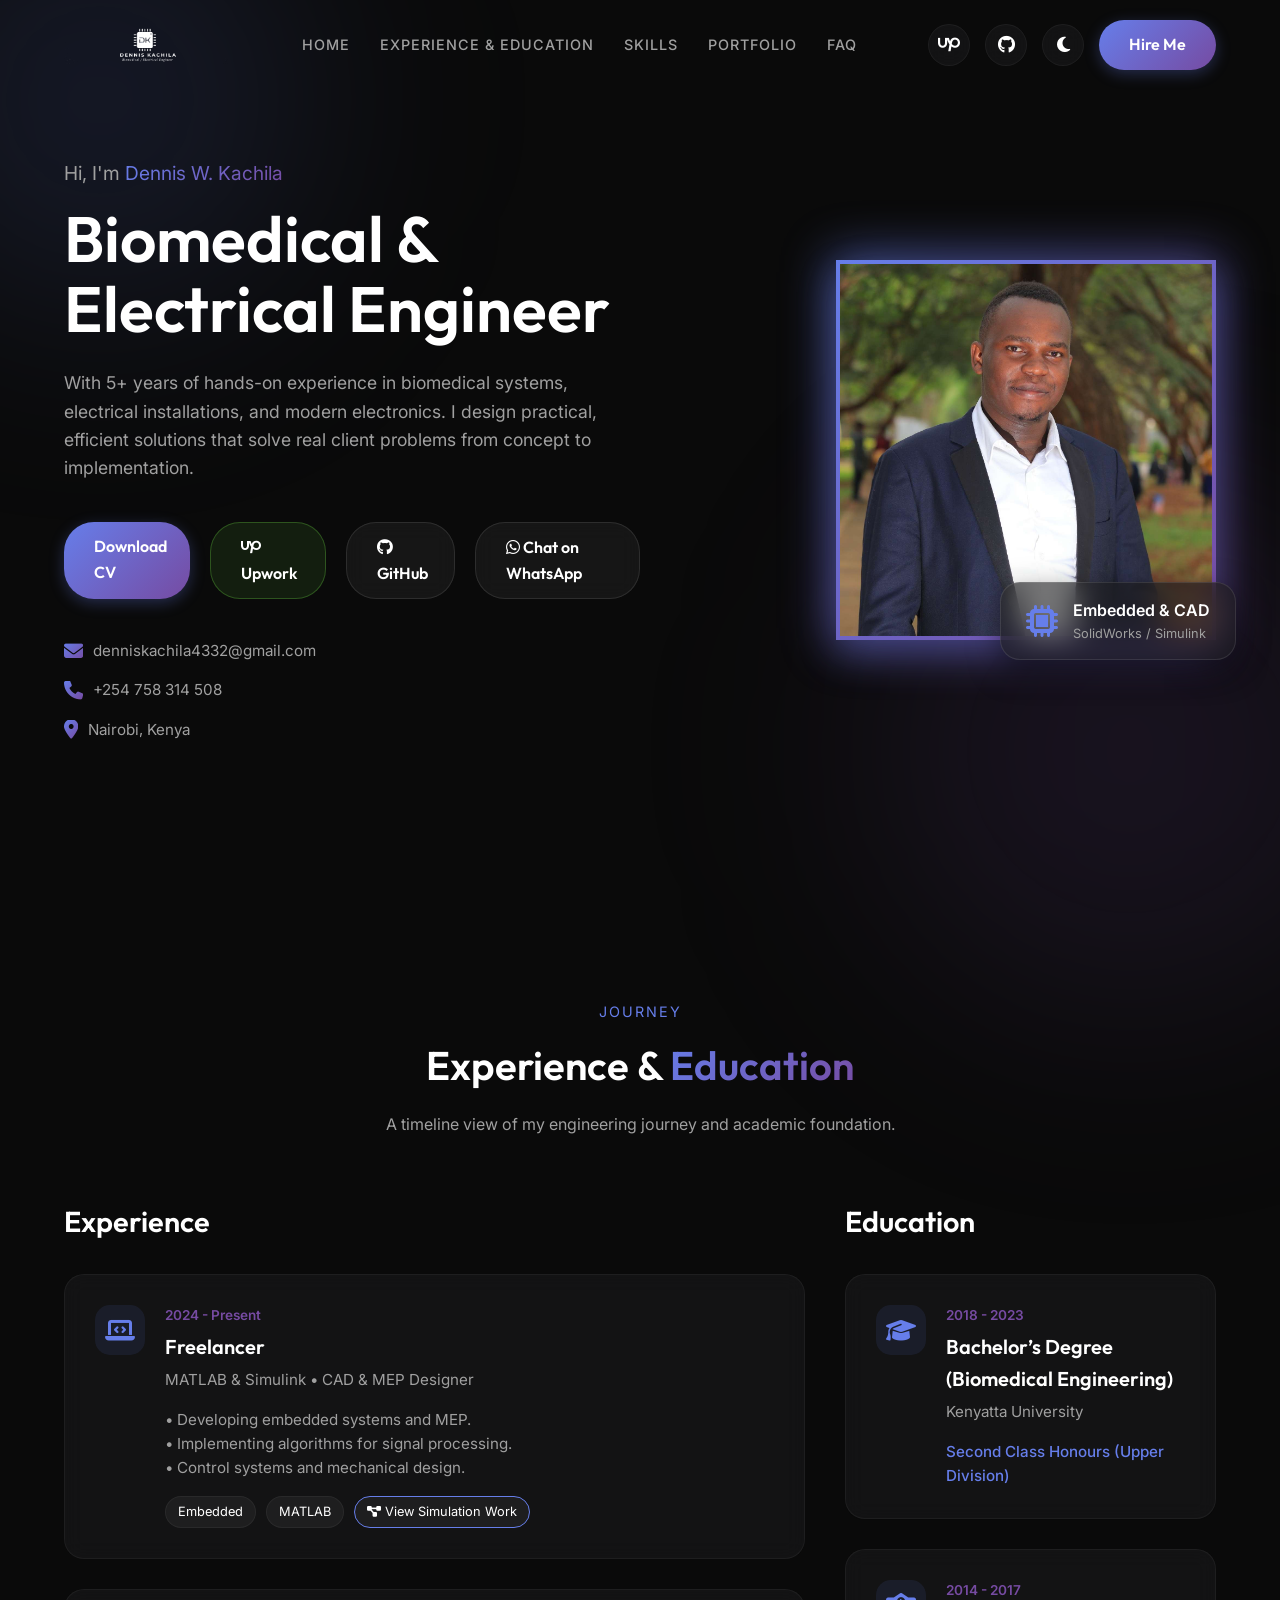
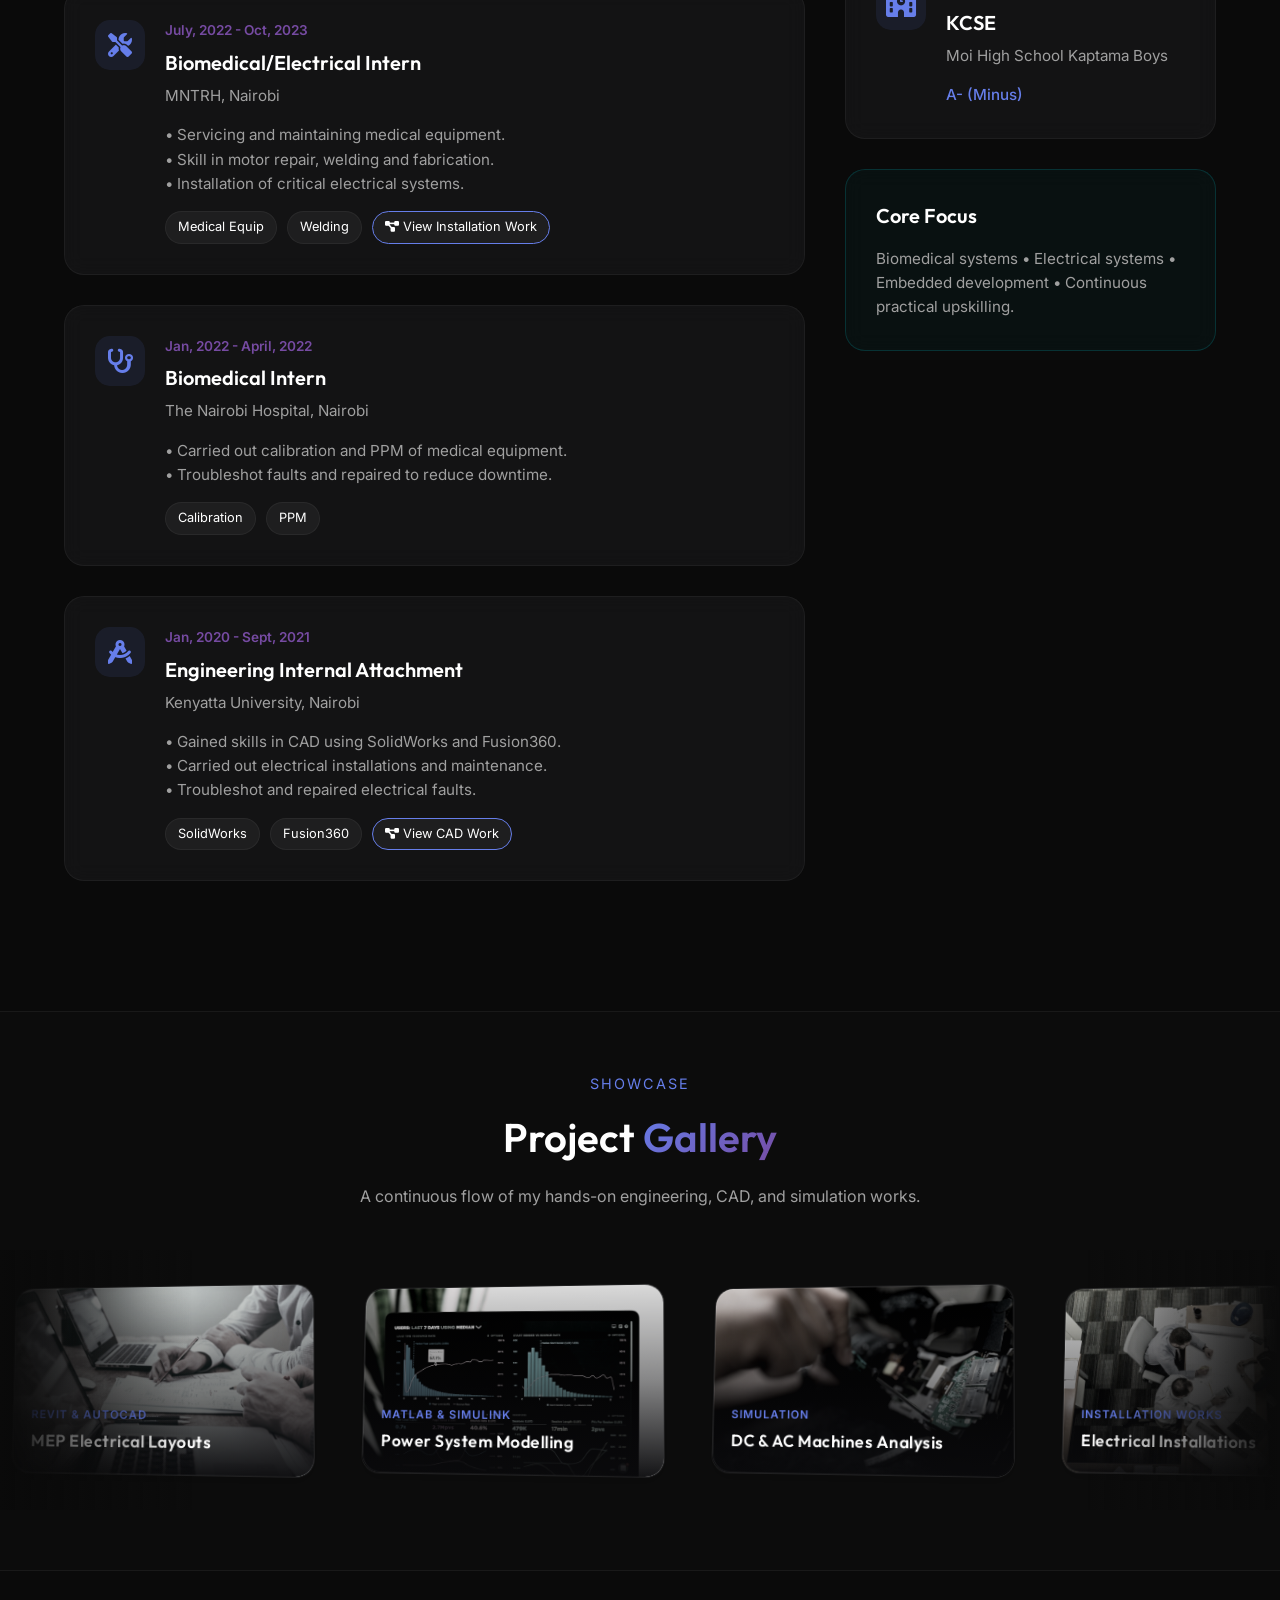
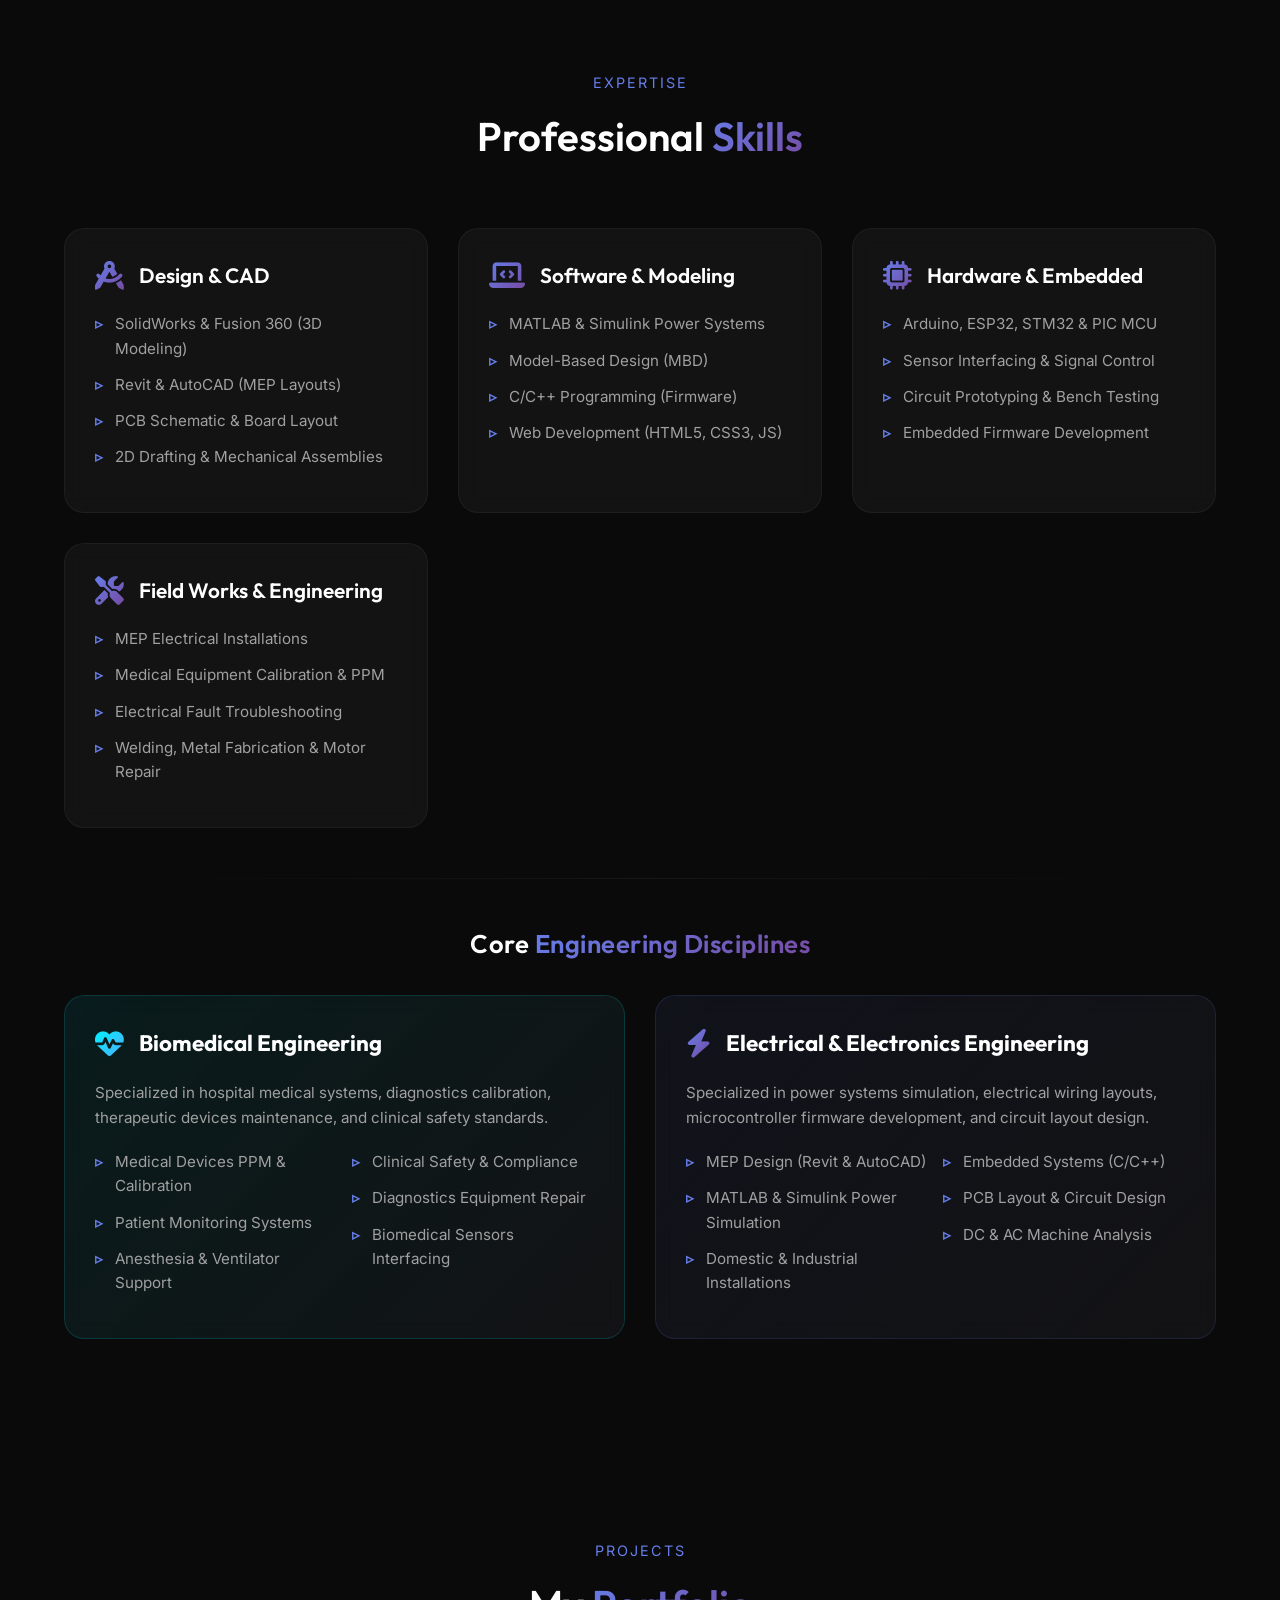
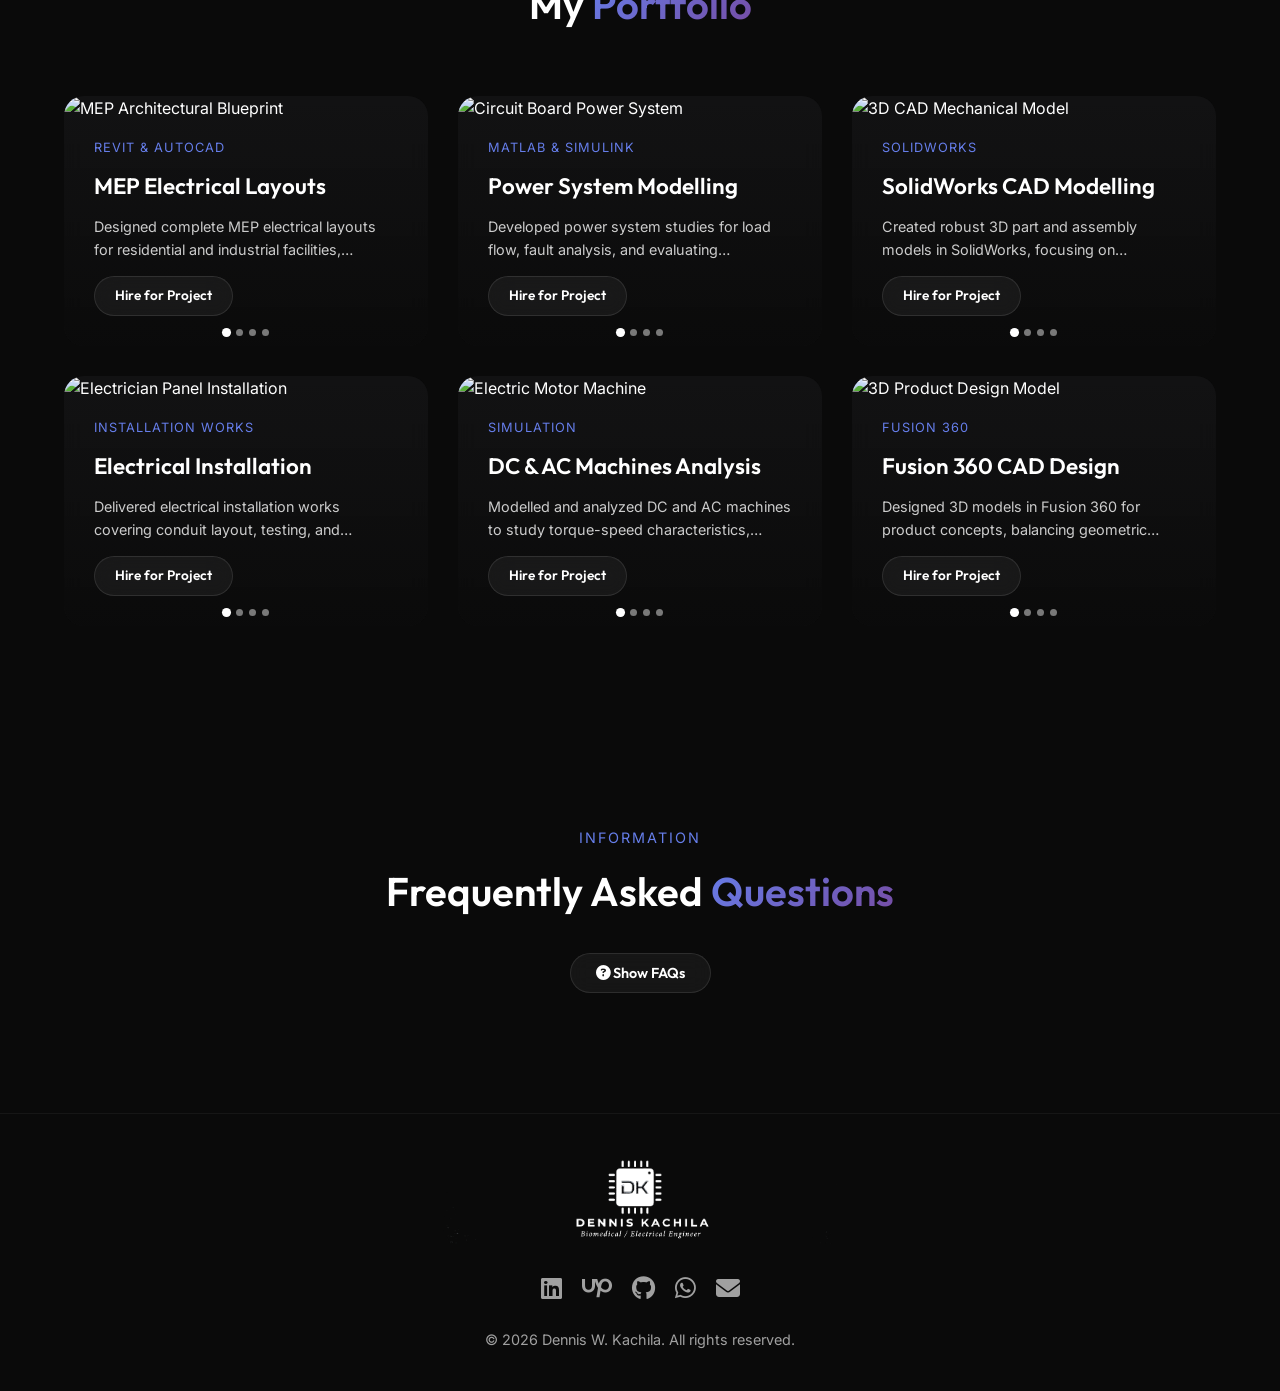
==== commit a534d060: "feat: add Upwork profile link, upgrade Font Awesome to 6.7.2 for fa-upwork icon" ====
--- a/index.html
+++ b/index.html
@@ -95,7 +95,7 @@
         href="https://fonts.googleapis.com/css2?family=Inter:wght@300;400;500;600&family=Outfit:wght@400;600;800&display=swap"
         rel="stylesheet">
     <!-- Icons -->
-    <link rel="stylesheet" href="https://cdnjs.cloudflare.com/ajax/libs/font-awesome/6.4.0/css/all.min.css">
+    <link rel="stylesheet" href="https://cdnjs.cloudflare.com/ajax/libs/font-awesome/6.7.2/css/all.min.css">
     <!-- Custom CSS -->
     <link rel="stylesheet" href="assets/css/modern.css?v=2">
     <script>
@@ -127,6 +127,9 @@
             <li><a href="#faq">FAQ</a></li>
         </ul>
         <div class="nav-actions" style="display: flex; align-items: center; gap: 15px;">
+            <a href="https://www.upwork.com/freelancers/~0164eb4dd1cf16549f?mp_source=share" target="_blank" rel="noopener noreferrer" class="btn-theme" aria-label="Upwork Profile" title="Hire me on Upwork" style="text-decoration: none;">
+                <i class="fa-brands fa-upwork" style="font-size: 1.1rem;"></i>
+            </a>
             <a href="https://github.com/dennis-kachila" target="_blank" rel="noopener noreferrer" class="btn-theme" aria-label="GitHub Profile" title="View my GitHub projects" style="text-decoration: none;">
                 <i class="fab fa-github" style="font-size: 1.1rem;"></i>
             </a>
@@ -153,6 +156,7 @@
             </p>
             <div class="hero-actions">
                 <a href="assets/Dennis_Kachila_Resume_Main.pdf" target="_blank" class="btn btn-primary">Download CV</a>
+                <a href="https://www.upwork.com/freelancers/~0164eb4dd1cf16549f?mp_source=share" target="_blank" rel="noopener noreferrer" class="btn btn-secondary" style="background: rgba(108,211,68,0.1); border-color: rgba(108,211,68,0.3);"><i class="fa-brands fa-upwork"></i> Upwork</a>
                 <a href="https://github.com/dennis-kachila" target="_blank" rel="noopener noreferrer" class="btn btn-secondary"><i class="fab fa-github"></i> GitHub</a>
                 <a href="https://wa.me/254758314508" target="_blank" class="btn btn-secondary"><i
                         class="fab fa-whatsapp"></i> Chat on WhatsApp</a>
@@ -824,6 +828,7 @@
         </div>
         <div style="display: flex; justify-content: center; gap: 20px; margin-bottom: 20px;">
             <a href="#" style="font-size: 1.5rem; color: var(--text-secondary);" title="LinkedIn"><i class="fab fa-linkedin"></i></a>
+            <a href="https://www.upwork.com/freelancers/~0164eb4dd1cf16549f?mp_source=share" target="_blank" rel="noopener noreferrer" style="font-size: 1.5rem; color: var(--text-secondary);" title="Upwork"><i class="fa-brands fa-upwork"></i></a>
             <a href="https://github.com/dennis-kachila" target="_blank" rel="noopener noreferrer" style="font-size: 1.5rem; color: var(--text-secondary);" title="GitHub"><i class="fab fa-github"></i></a>
             <a href="https://wa.me/254758314508" style="font-size: 1.5rem; color: var(--text-secondary);" title="WhatsApp"><i class="fab fa-whatsapp"></i></a>
             <a href="mailto:denniskachila4332@gmail.com" style="font-size: 1.5rem; color: var(--text-secondary);" title="Email"><i class="fas fa-envelope"></i></a>
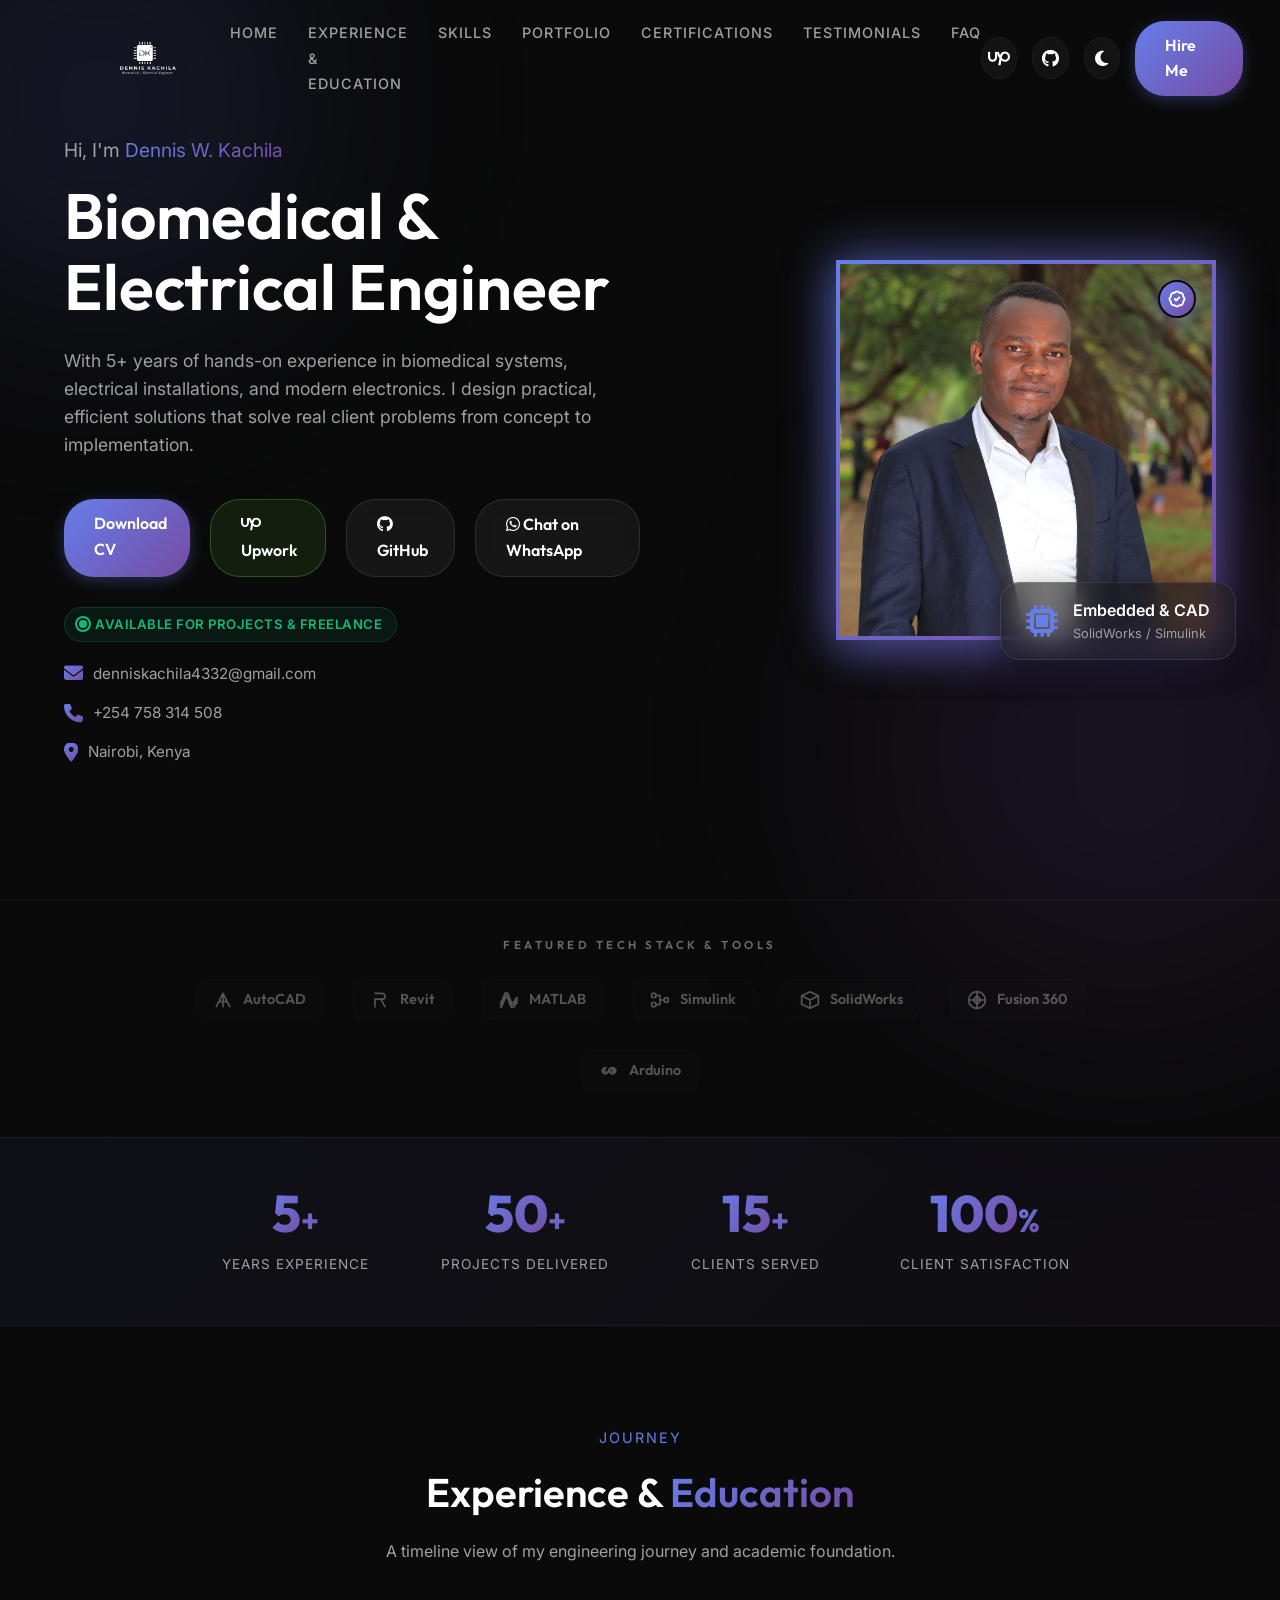
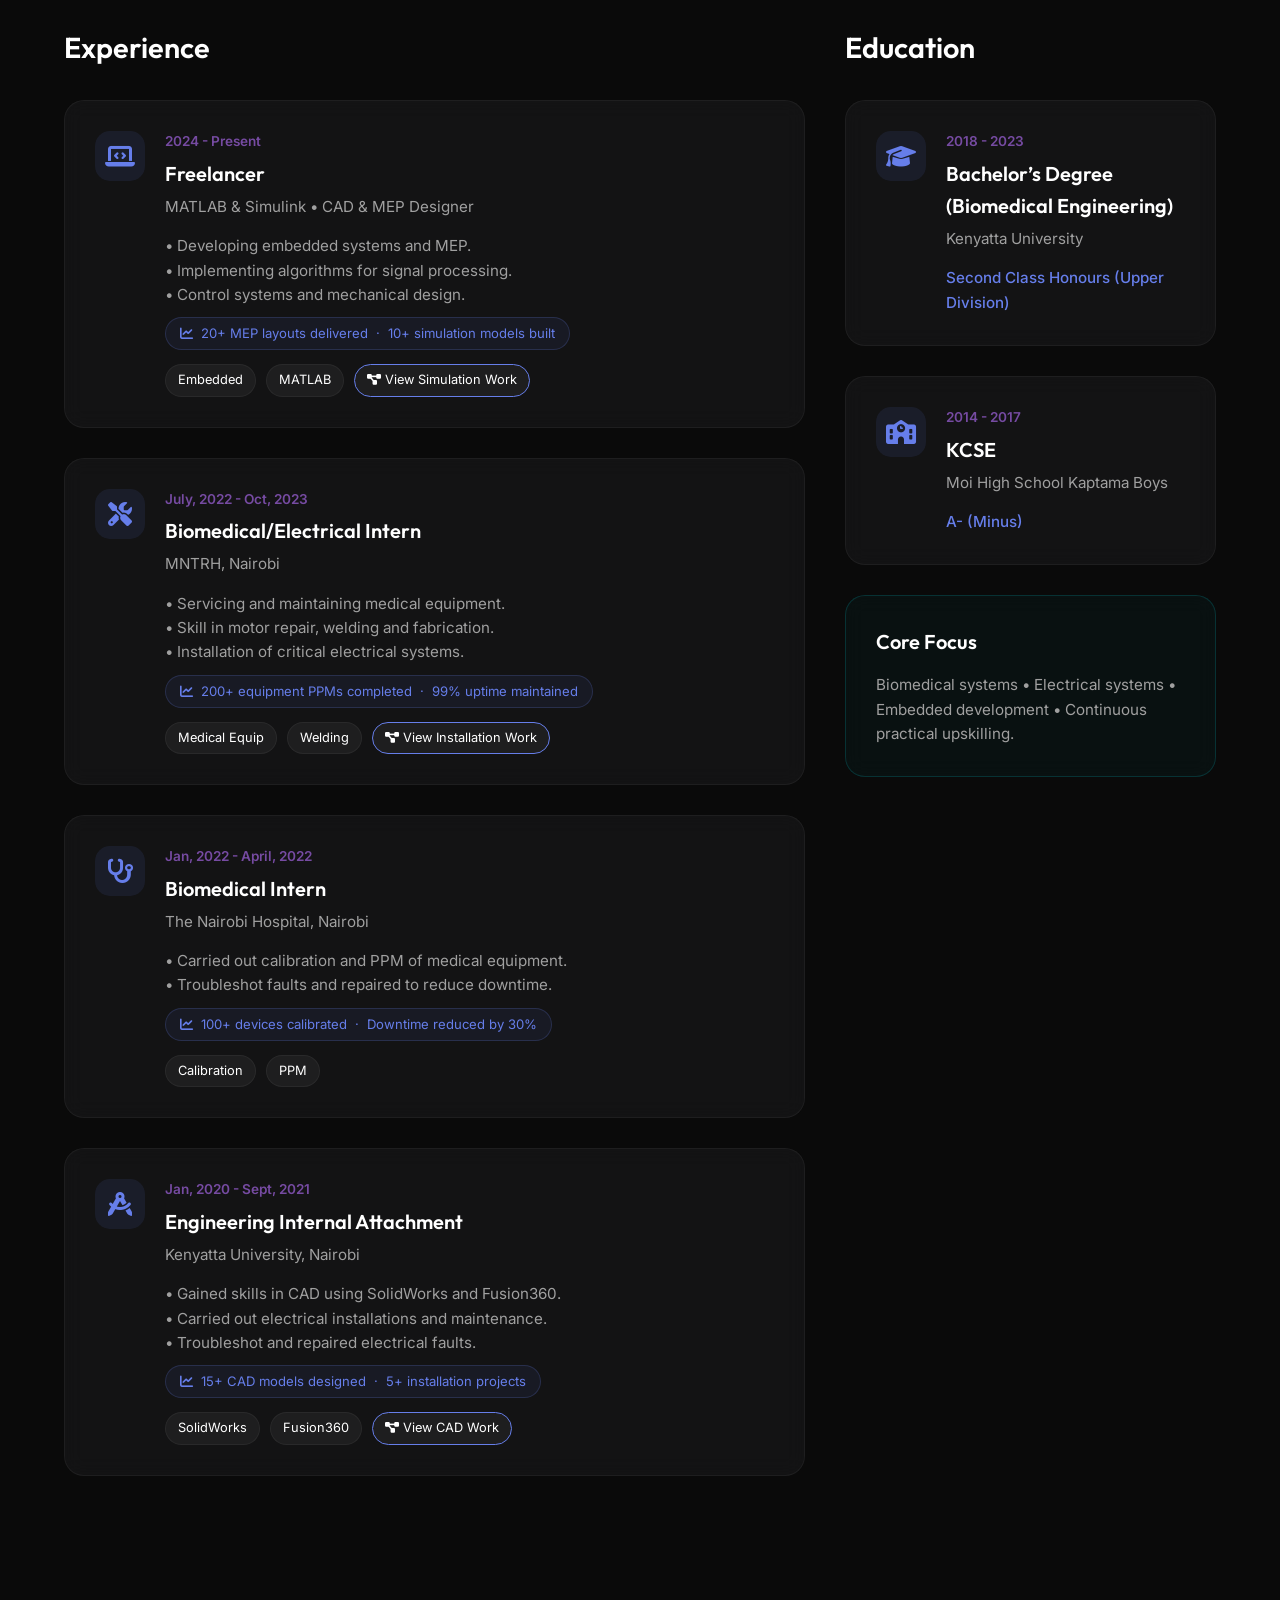
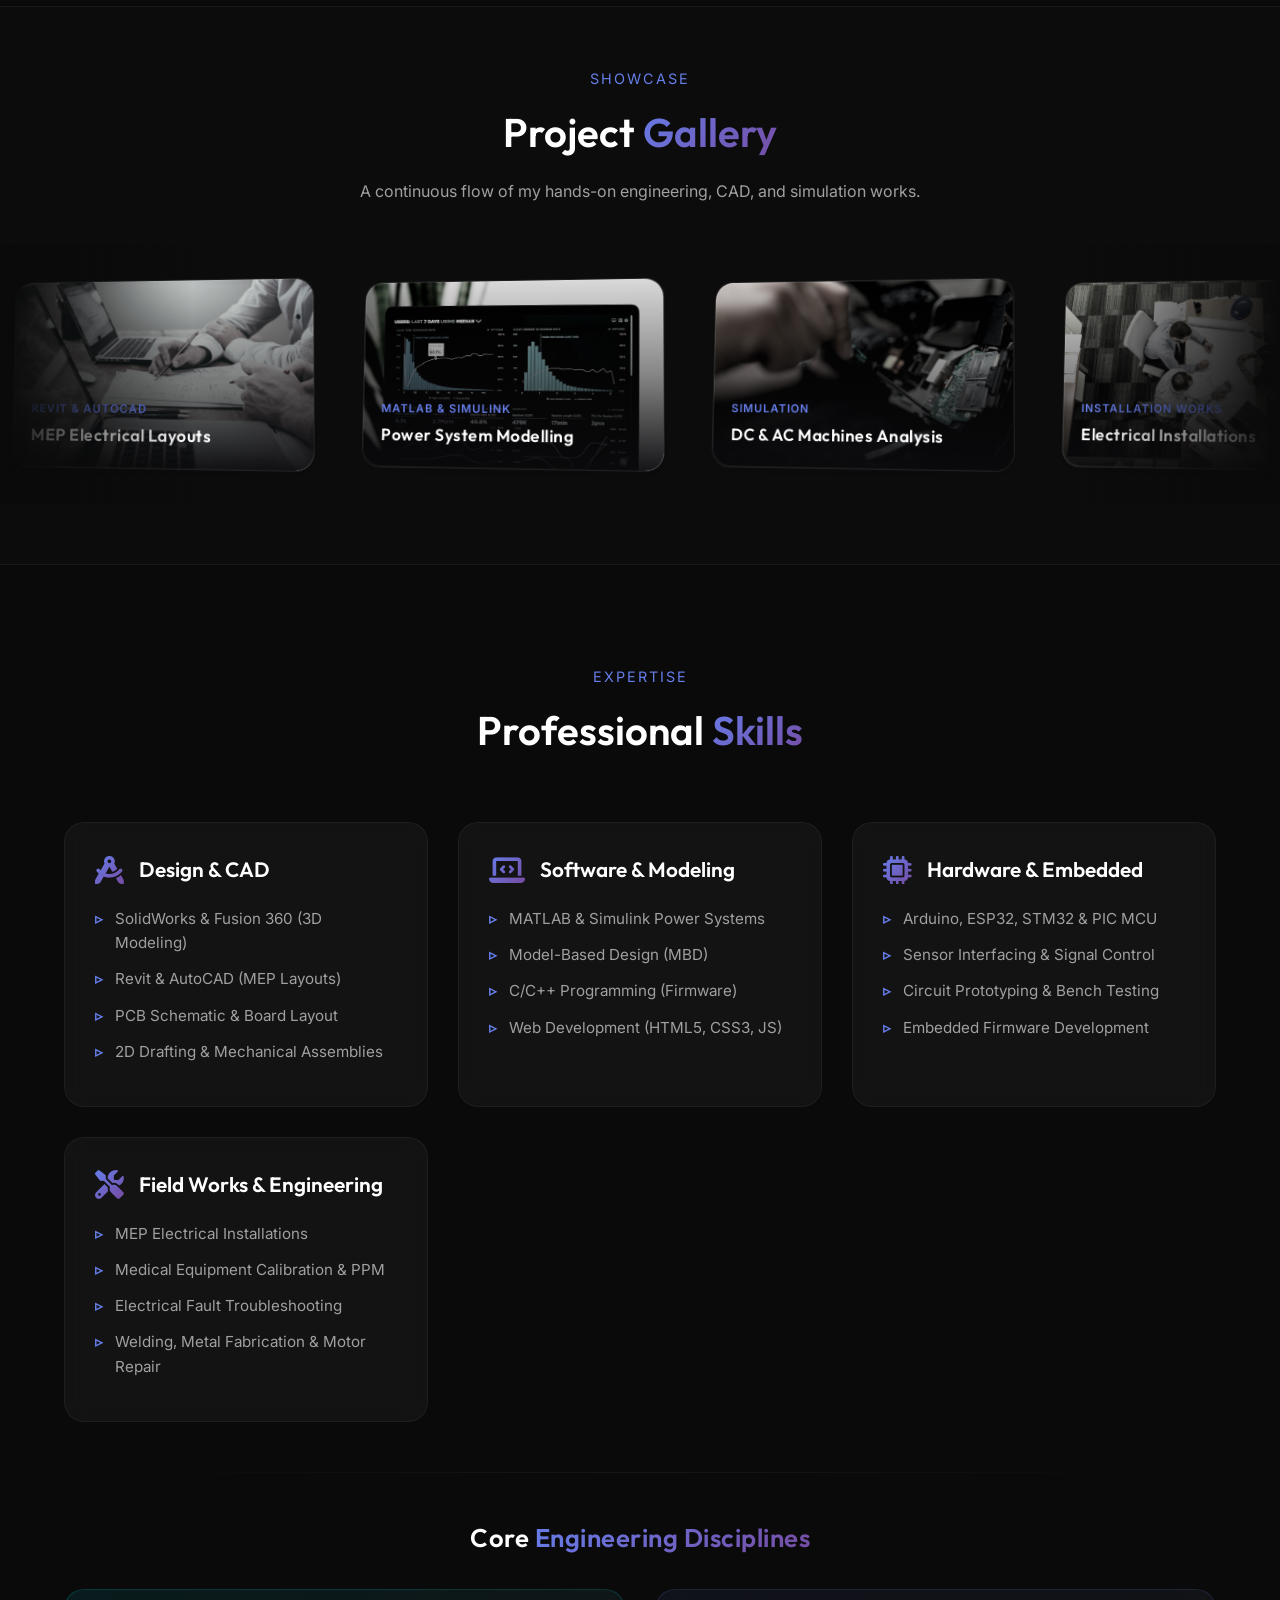
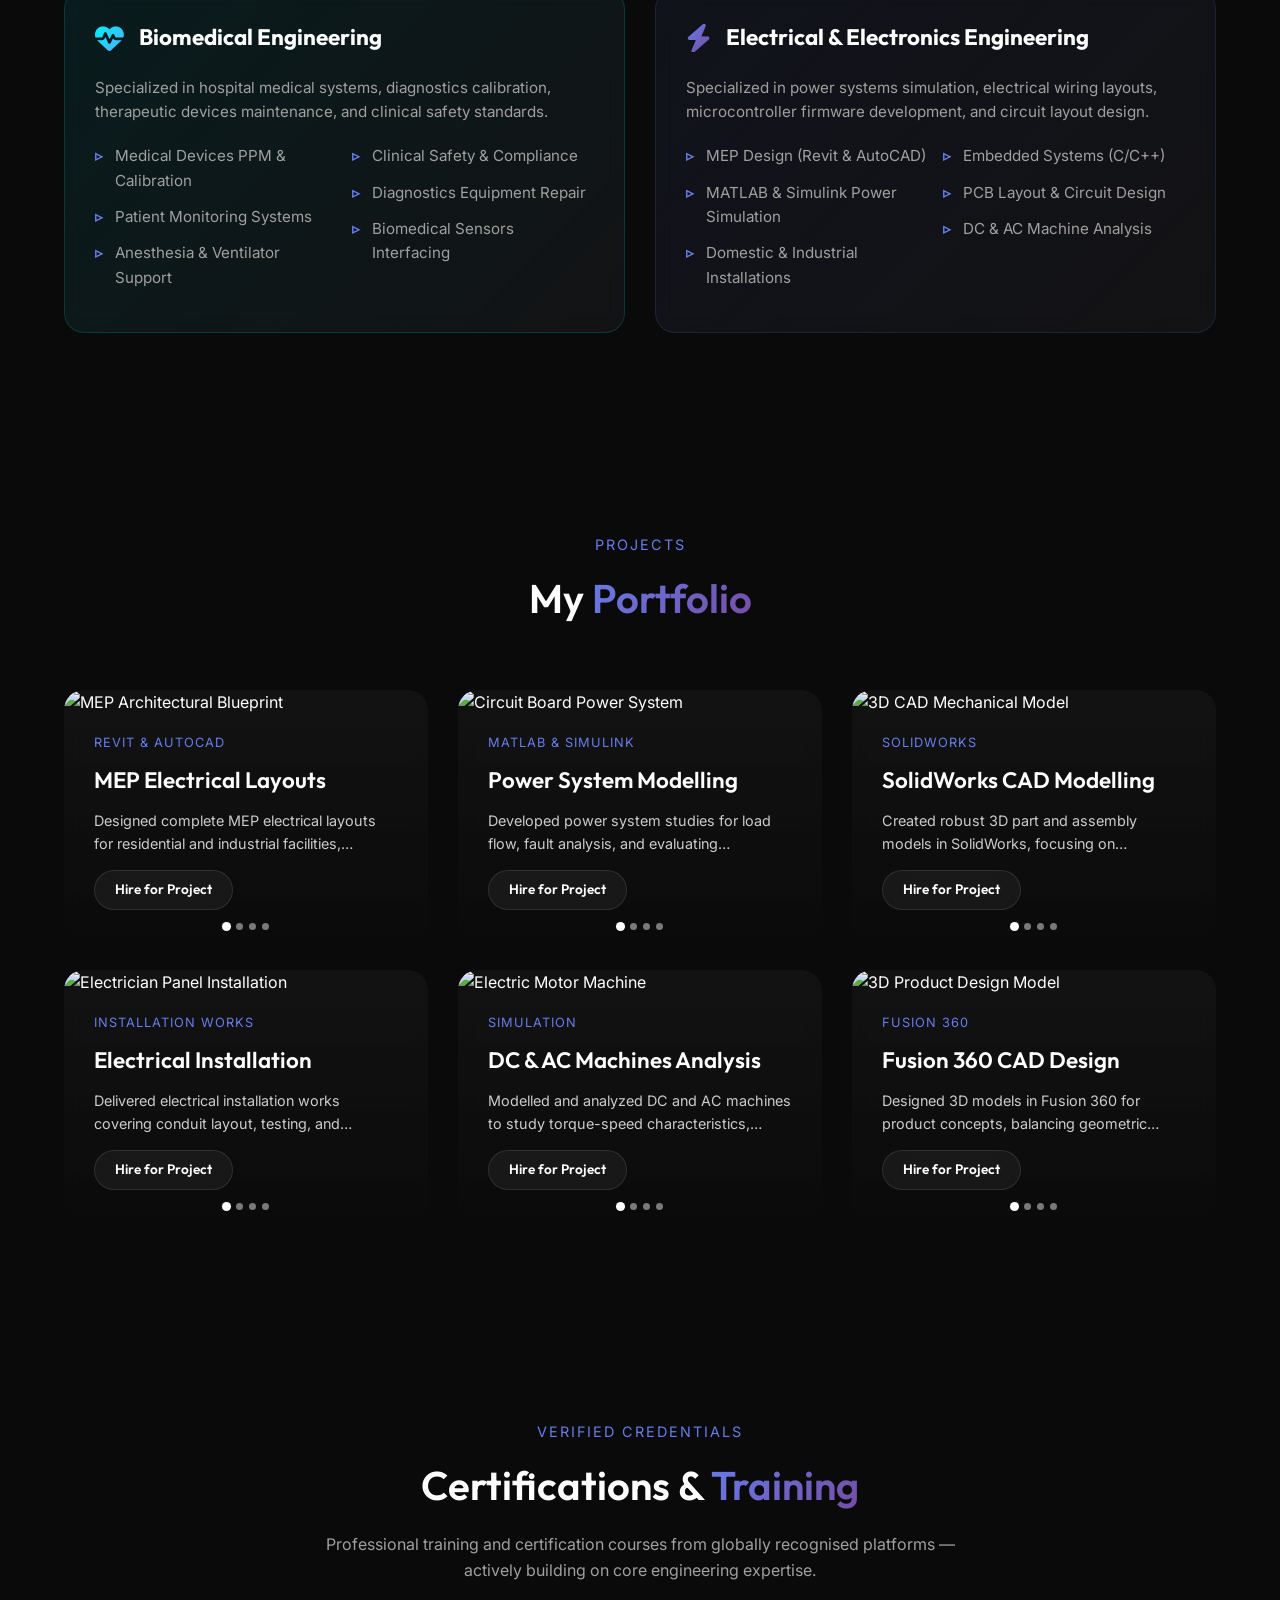
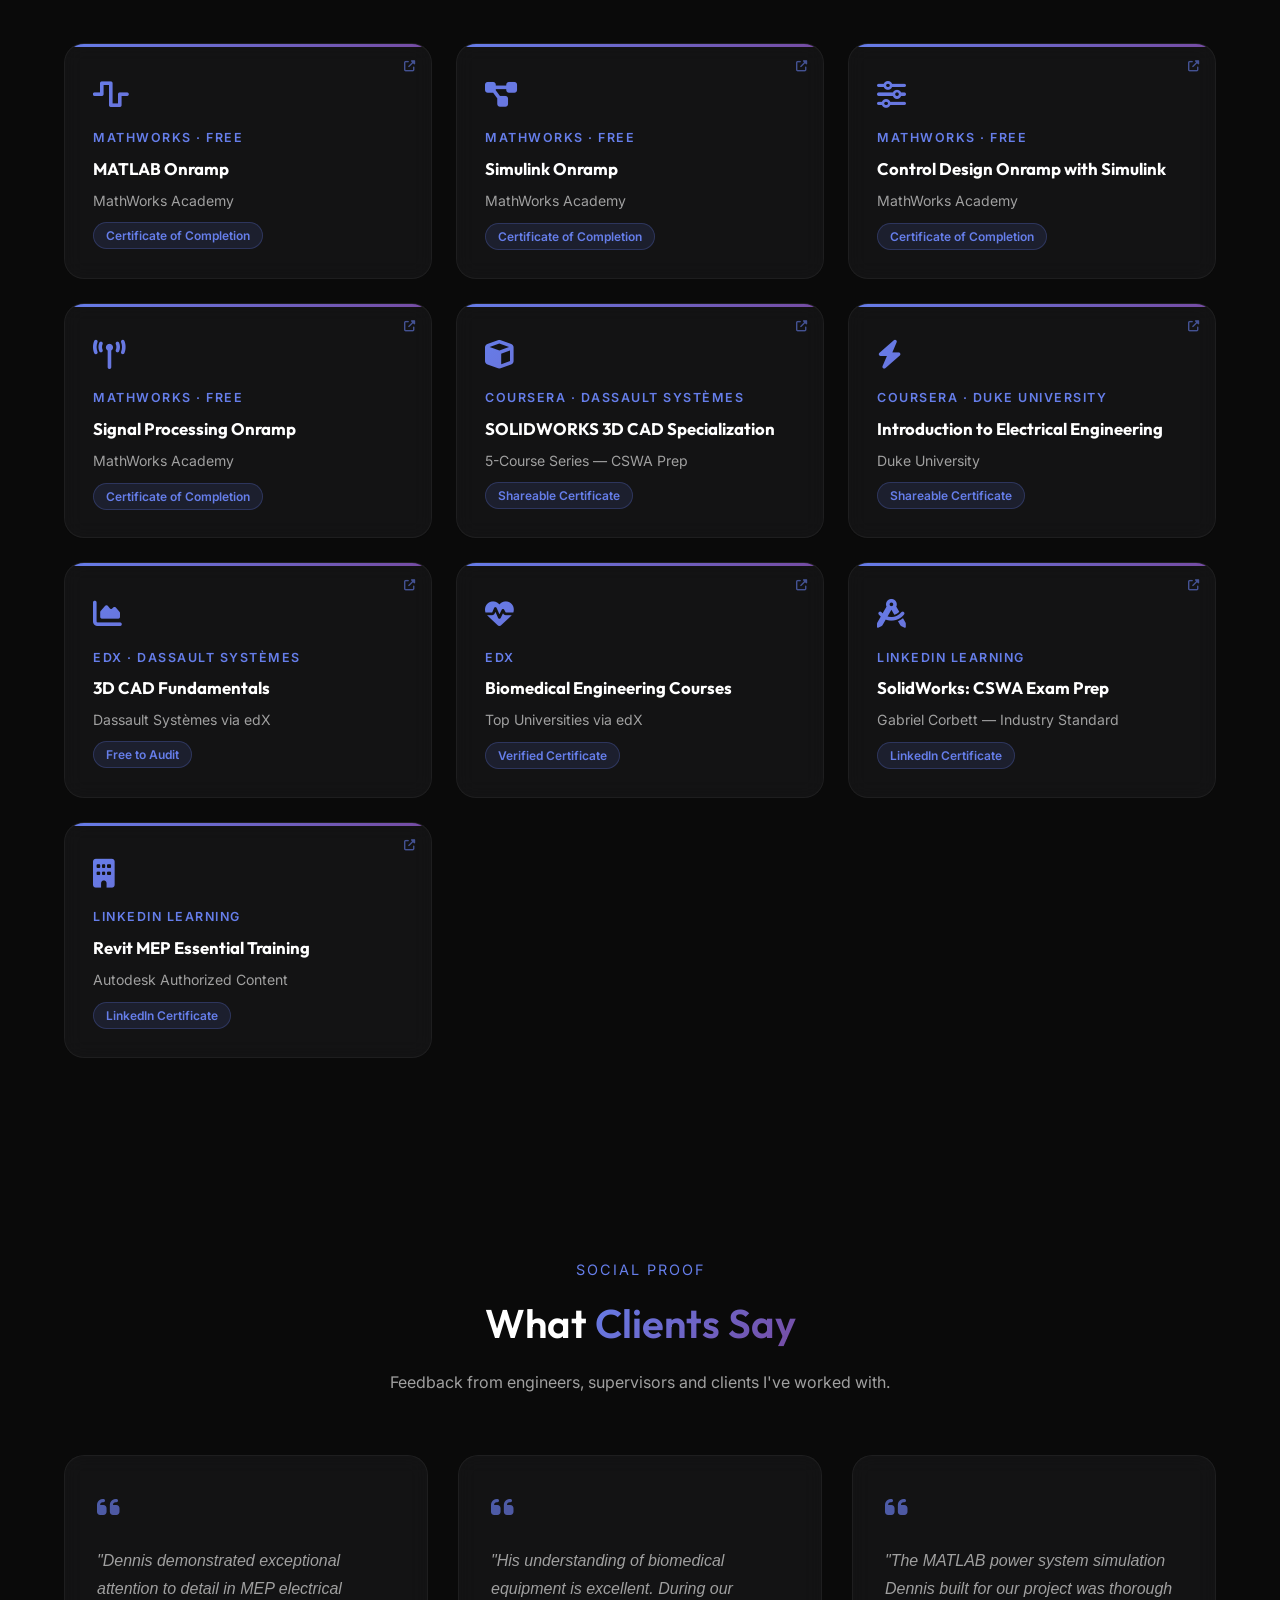
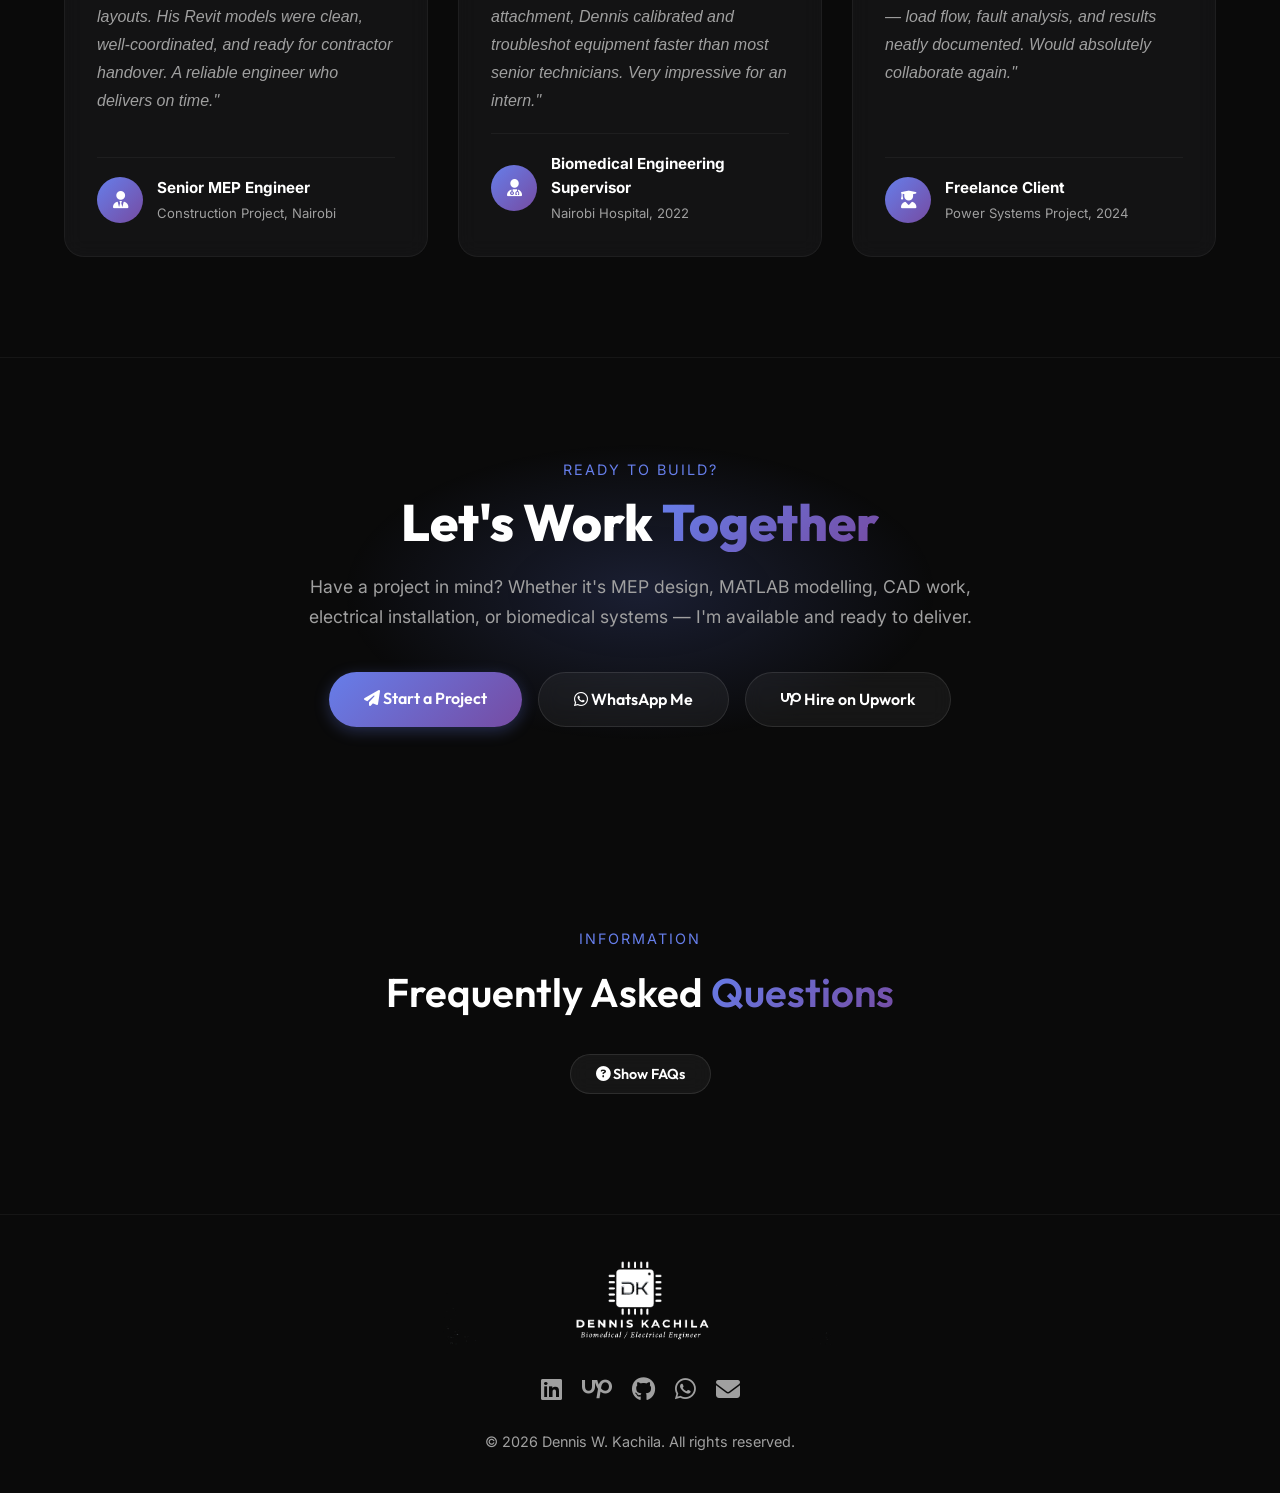
==== commit 060e43ac: "feat: enhance SEO with structured JSON-LD data and add professional profile links to navigation" ====
--- a/index.html
+++ b/index.html
@@ -54,37 +54,82 @@
     <script type="application/ld+json">
     {
       "@context": "https://schema.org",
-      "@type": "Person",
-      "name": "Dennis W. Kachila",
-      "url": "https://dennis-kachila.github.io/",
-      "image": "https://dennis-kachila.github.io/assets/images/logo/logo_now1.png",
-      "jobTitle": "Biomedical & Electrical Engineer",
-      "worksFor": {
-        "@type": "Organization",
-        "name": "Freelance"
-      },
-      "sameAs": [
-        "https://github.com/dennis-kachila"
-      ],
-      "knowsAbout": [
-        "Biomedical Engineering",
-        "Electrical Engineering",
-        "MEP Design",
-        "MATLAB",
-        "Simulink",
-        "SolidWorks",
-        "Fusion 360",
-        "Electrical Installations",
-        "Medical Equipment Maintenance",
-        "Microcontroller Firmware Development"
-      ],
-      "address": {
-        "@type": "PostalAddress",
-        "addressLocality": "Nairobi",
-        "addressCountry": "Kenya"
-      },
-      "email": "denniskachila4332@gmail.com",
-      "telephone": "+254758314508"
+      "@graph": [
+        {
+          "@type": "Person",
+          "@id": "https://dennis-kachila.github.io/#person",
+          "name": "Dennis W. Kachila",
+          "url": "https://dennis-kachila.github.io/",
+          "image": "https://dennis-kachila.github.io/assets/images/logo/logo_now1.png",
+          "jobTitle": "Biomedical & Electrical Engineer",
+          "worksFor": {
+            "@type": "Organization",
+            "name": "Freelance"
+          },
+          "sameAs": [
+            "https://github.com/dennis-kachila",
+            "https://www.upwork.com/freelancers/~0164eb4dd1cf16549f?mp_source=share"
+          ],
+          "knowsAbout": [
+            "Biomedical Engineering",
+            "Electrical Engineering",
+            "MEP Design (Revit & AutoCAD)",
+            "MATLAB & Simulink Simulation",
+            "SolidWorks 3D CAD Modeling",
+            "Fusion 360 CAD Design",
+            "Electrical Installations & Commissioning",
+            "Medical Equipment Maintenance & PPM",
+            "Microcontroller Firmware Development (Arduino/ESP32)",
+            "Control Systems Design"
+          ],
+          "hasCredential": [
+            {
+              "@type": "EducationalOccupationalCredential",
+              "name": "MATLAB Onramp",
+              "recognizedBy": { "@type": "Organization", "name": "MathWorks Academy" },
+              "url": "https://matlabacademy.mathworks.com/details/matlab-onramp/gettingstarted"
+            },
+            {
+              "@type": "EducationalOccupationalCredential",
+              "name": "Simulink Onramp",
+              "recognizedBy": { "@type": "Organization", "name": "MathWorks Academy" },
+              "url": "https://matlabacademy.mathworks.com/details/simulink-onramp/simulink"
+            },
+            {
+              "@type": "EducationalOccupationalCredential",
+              "name": "Control Design Onramp with Simulink",
+              "recognizedBy": { "@type": "Organization", "name": "MathWorks Academy" },
+              "url": "https://matlabacademy.mathworks.com/details/control-design-onramp-with-simulink/controls"
+            },
+            {
+              "@type": "EducationalOccupationalCredential",
+              "name": "SOLIDWORKS 3D CAD Specialization",
+              "recognizedBy": { "@type": "Organization", "name": "Dassault Systèmes via Coursera" },
+              "url": "https://www.coursera.org/specializations/solidworks"
+            },
+            {
+              "@type": "EducationalOccupationalCredential",
+              "name": "Introduction to Electrical Engineering",
+              "recognizedBy": { "@type": "Organization", "name": "Duke University via Coursera" },
+              "url": "https://www.coursera.org/learn/electrical-engineering"
+            }
+          ],
+          "address": {
+            "@type": "PostalAddress",
+            "addressLocality": "Nairobi",
+            "addressCountry": "Kenya"
+          },
+          "email": "denniskachila4332@gmail.com",
+          "telephone": "+254758314508"
+        },
+        {
+          "@type": "WebSite",
+          "@id": "https://dennis-kachila.github.io/#website",
+          "url": "https://dennis-kachila.github.io/",
+          "name": "Dennis Kachila Portfolio",
+          "publisher": { "@id": "https://dennis-kachila.github.io/#person" }
+        }
+      ]
     }
     </script>
 
@@ -121,9 +166,11 @@
         </a>
         <ul class="nav-links">
             <li><a href="#home">Home</a></li>
-            <li><a href="#experience">Experience & Education</a></li>
+            <li><a href="#experience">Experience &amp; Education</a></li>
             <li><a href="#skills">Skills</a></li>
             <li><a href="#portfolio">Portfolio</a></li>
+            <li><a href="#certifications">Certifications</a></li>
+            <li><a href="#testimonials">Testimonials</a></li>
             <li><a href="#faq">FAQ</a></li>
         </ul>
         <div class="nav-actions" style="display: flex; align-items: center; gap: 15px;">
@@ -162,7 +209,11 @@
                         class="fab fa-whatsapp"></i> Chat on WhatsApp</a>
             </div>
 
-            <div class="mt-40">
+            <div class="mt-40" style="margin-top: 30px;">
+                <div class="status-capsule" style="margin-bottom: 20px;">
+                    <span class="status-dot"></span>
+                    <span class="status-text">Available for Projects &amp; Freelance</span>
+                </div>
                 <div
                     style="font-size: 0.95rem; color: var(--text-secondary); margin-bottom: 15px; display: flex; align-items: center; gap: 10px;">
                     <i class="fas fa-envelope text-gradient" style="font-size: 1.2rem;"></i> denniskachila4332@gmail.com
@@ -184,6 +235,13 @@
                         loading="eager"
                         onerror="this.src='https://images.unsplash.com/photo-1573164713988-8665fc963095?auto=format&fit=crop&q=80'">
                 </div>
+                <!-- Verified Checkmark Badge -->
+                <div class="hero-verified-badge" title="Verified Professional Engineer">
+                    <svg xmlns="http://www.w3.org/2000/svg" width="24" height="24" viewBox="0 0 24 24" fill="none" stroke="currentColor" stroke-width="2.5" stroke-linecap="round" stroke-linejoin="round" class="verified-icon">
+                        <path d="M3.85 8.62a4 4 0 0 1 4.78-4.77 4 4 0 0 1 6.74 0 4 4 0 0 1 4.78 4.78 4 4 0 0 1 0 6.74 4 4 0 0 1-4.77 4.78 4 4 0 0 1-6.75 0 4 4 0 0 1-4.78-4.77 4 4 0 0 1 0-6.76Z"/>
+                        <path d="m9 12 2 2 4-4"/>
+                    </svg>
+                </div>
             </div>
             <div class="hero-badge">
                 <i class="fas fa-microchip badge-icon"></i>
@@ -191,6 +249,92 @@
                     <div style="font-weight: 600;">Embedded & CAD</div>
                     <div style="font-size: 0.8rem; color: var(--text-secondary);">SolidWorks / Simulink</div>
                 </div>
+            </div>
+        </div>
+    </section>
+
+    <!-- Featured Tech Stack Logos (borrowed from santifer.io design style) -->
+    <section class="tech-stack-ticker" aria-label="Engineering software and tools">
+        <span class="ticker-title">Featured Tech Stack &amp; Tools</span>
+        <div class="ticker-logos">
+            <!-- AutoCAD -->
+            <div class="ticker-logo-item" title="AutoCAD">
+                <svg viewBox="0 0 24 24" fill="none" stroke="currentColor" stroke-width="2" class="tech-icon">
+                    <path d="M4 20L12 4L20 20M7 14H17M12 4V20" stroke-linecap="round" stroke-linejoin="round"/>
+                </svg>
+                <span>AutoCAD</span>
+            </div>
+            <!-- Revit -->
+            <div class="ticker-logo-item" title="Revit">
+                <svg viewBox="0 0 24 24" fill="none" stroke="currentColor" stroke-width="2" class="tech-icon">
+                    <path d="M6 4H14C17 4 18 6 18 8C18 10 16 11 14 11H6V20M6 11H13L18 20" stroke-linecap="round" stroke-linejoin="round"/>
+                </svg>
+                <span>Revit</span>
+            </div>
+            <!-- MATLAB -->
+            <div class="ticker-logo-item" title="MATLAB">
+                <svg viewBox="0 0 24 24" fill="none" stroke="currentColor" stroke-width="2.2" class="tech-icon">
+                    <path d="M2 18C4 18 6 6 9 6C12 6 13 18 16 18C19 18 20 12 22 12" stroke-linecap="round" stroke-linejoin="round"/>
+                    <path d="M2 15C4 15 6 3 9 3C12 3 13 15 16 15C19 15 20 9 22 9" stroke-linecap="round" stroke-linejoin="round" stroke-dasharray="1 2"/>
+                    <path d="M2 21C4 21 6 9 9 9C12 9 13 21 16 21C19 21 20 15 22 15" stroke-linecap="round" stroke-linejoin="round" stroke-dasharray="1 2"/>
+                </svg>
+                <span>MATLAB</span>
+            </div>
+            <!-- Simulink -->
+            <div class="ticker-logo-item" title="Simulink">
+                <svg viewBox="0 0 24 24" fill="none" stroke="currentColor" stroke-width="2" class="tech-icon">
+                    <rect x="2" y="4" width="5" height="5" rx="1"/>
+                    <rect x="2" y="15" width="5" height="5" rx="1"/>
+                    <rect x="17" y="9.5" width="5" height="5" rx="1"/>
+                    <path d="M7 6.5H12V12H17M7 17.5H12V12" stroke-linecap="round" stroke-linejoin="round"/>
+                </svg>
+                <span>Simulink</span>
+            </div>
+            <!-- SolidWorks -->
+            <div class="ticker-logo-item" title="SolidWorks">
+                <svg viewBox="0 0 24 24" fill="none" stroke="currentColor" stroke-width="2" class="tech-icon">
+                    <path d="M12 2L2 7V17L12 22L22 17V7L12 2Z" stroke-linecap="round" stroke-linejoin="round"/>
+                    <path d="M2 7L12 12L22 7M12 12V22" stroke-linecap="round" stroke-linejoin="round"/>
+                </svg>
+                <span>SolidWorks</span>
+            </div>
+            <!-- Fusion 360 -->
+            <div class="ticker-logo-item" title="Fusion 360">
+                <svg viewBox="0 0 24 24" fill="none" stroke="currentColor" stroke-width="2" class="tech-icon">
+                    <path d="M12 22C17.5228 22 22 17.5228 22 12C22 6.47715 17.5228 2 12 2C6.47715 2 2 6.47715 2 12C2 17.5228 6.47715 22 12 22Z"/>
+                    <path d="M12 2V22M2 12H22M12 7L17 12L12 17L7 12L12 7Z" stroke-linecap="round" stroke-linejoin="round"/>
+                </svg>
+                <span>Fusion 360</span>
+            </div>
+            <!-- Arduino -->
+            <div class="ticker-logo-item" title="Arduino">
+                <svg viewBox="0 0 24 24" fill="none" stroke="currentColor" stroke-width="2.5" class="tech-icon">
+                    <path d="M8 8C4.5 8 2.5 12 6 14.5C9.5 17 10.5 12 12 12C13.5 12 14.5 17 18 14.5C21.5 12 19.5 8 16 8C12.5 8 11.5 12 12 12" stroke-linecap="round" stroke-linejoin="round"/>
+                    <path d="M5.5 11.5H7.5M16 11.5H18M17 10.5V12.5" stroke-linecap="round"/>
+                </svg>
+                <span>Arduino</span>
+            </div>
+        </div>
+    </section>
+
+    <!-- Stats Counter Bar -->
+    <section class="stats-bar" aria-label="Key statistics">
+        <div class="stats-grid">
+            <div class="stat-item">
+                <span class="stat-number" data-target="5">0</span><span class="stat-suffix">+</span>
+                <div class="stat-label">Years Experience</div>
+            </div>
+            <div class="stat-item">
+                <span class="stat-number" data-target="50">0</span><span class="stat-suffix">+</span>
+                <div class="stat-label">Projects Delivered</div>
+            </div>
+            <div class="stat-item">
+                <span class="stat-number" data-target="15">0</span><span class="stat-suffix">+</span>
+                <div class="stat-label">Clients Served</div>
+            </div>
+            <div class="stat-item">
+                <span class="stat-number" data-target="100">0</span><span class="stat-suffix">%</span>
+                <div class="stat-label">Client Satisfaction</div>
             </div>
         </div>
     </section>
@@ -217,12 +361,15 @@
                         <div class="timeline-date">2024 - Present</div>
                         <h4 class="timeline-title">Freelancer</h4>
                         <div class="timeline-subtitle">MATLAB & Simulink • CAD & MEP Designer</div>
-                        <p style="color: var(--text-secondary); font-size: 0.95rem; margin-bottom: 15px;">
+                        <p style="color: var(--text-secondary); font-size: 0.95rem; margin-bottom: 10px;">
                             • Developing embedded systems and MEP.<br>
                             • Implementing algorithms for signal processing.<br>
                             • Control systems and mechanical design.
                         </p>
-                        <div style="display: flex; gap: 10px; flex-wrap: wrap;">
+                        <div class="impact-metric">
+                            <i class="fas fa-chart-line"></i> 20+ MEP layouts delivered &nbsp;·&nbsp; 10+ simulation models built
+                        </div>
+                        <div style="display: flex; gap: 10px; flex-wrap: wrap; margin-top: 10px;">
                             <span class="tag">Embedded</span>
                             <span class="tag">MATLAB</span>
                             <a href="#portfolio" class="tag" style="border-color: var(--accent-primary);"><i
@@ -239,12 +386,15 @@
                         <div class="timeline-date">July, 2022 - Oct, 2023</div>
                         <h4 class="timeline-title">Biomedical/Electrical Intern</h4>
                         <div class="timeline-subtitle">MNTRH, Nairobi</div>
-                        <p style="color: var(--text-secondary); font-size: 0.95rem; margin-bottom: 15px;">
+                        <p style="color: var(--text-secondary); font-size: 0.95rem; margin-bottom: 10px;">
                             • Servicing and maintaining medical equipment.<br>
                             • Skill in motor repair, welding and fabrication.<br>
                             • Installation of critical electrical systems.
                         </p>
-                        <div style="display: flex; gap: 10px; flex-wrap: wrap;">
+                        <div class="impact-metric">
+                            <i class="fas fa-chart-line"></i> 200+ equipment PPMs completed &nbsp;·&nbsp; 99% uptime maintained
+                        </div>
+                        <div style="display: flex; gap: 10px; flex-wrap: wrap; margin-top: 10px;">
                             <span class="tag">Medical Equip</span>
                             <span class="tag">Welding</span>
                             <a href="#portfolio" class="tag" style="border-color: var(--accent-primary);"><i
@@ -261,11 +411,14 @@
                         <div class="timeline-date">Jan, 2022 - April, 2022</div>
                         <h4 class="timeline-title">Biomedical Intern</h4>
                         <div class="timeline-subtitle">The Nairobi Hospital, Nairobi</div>
-                        <p style="color: var(--text-secondary); font-size: 0.95rem; margin-bottom: 15px;">
+                        <p style="color: var(--text-secondary); font-size: 0.95rem; margin-bottom: 10px;">
                             • Carried out calibration and PPM of medical equipment.<br>
                             • Troubleshot faults and repaired to reduce downtime.
                         </p>
-                        <div style="display: flex; gap: 10px; flex-wrap: wrap;">
+                        <div class="impact-metric">
+                            <i class="fas fa-chart-line"></i> 100+ devices calibrated &nbsp;·&nbsp; Downtime reduced by 30%
+                        </div>
+                        <div style="display: flex; gap: 10px; flex-wrap: wrap; margin-top: 10px;">
                             <span class="tag">Calibration</span>
                             <span class="tag">PPM</span>
                         </div>
@@ -280,12 +433,15 @@
                         <div class="timeline-date">Jan, 2020 - Sept, 2021</div>
                         <h4 class="timeline-title">Engineering Internal Attachment</h4>
                         <div class="timeline-subtitle">Kenyatta University, Nairobi</div>
-                        <p style="color: var(--text-secondary); font-size: 0.95rem; margin-bottom: 15px;">
+                        <p style="color: var(--text-secondary); font-size: 0.95rem; margin-bottom: 10px;">
                             • Gained skills in CAD using SolidWorks and Fusion360.<br>
                             • Carried out electrical installations and maintenance.<br>
                             • Troubleshot and repaired electrical faults.
                         </p>
-                        <div style="display: flex; gap: 10px; flex-wrap: wrap;">
+                        <div class="impact-metric">
+                            <i class="fas fa-chart-line"></i> 15+ CAD models designed &nbsp;·&nbsp; 5+ installation projects
+                        </div>
+                        <div style="display: flex; gap: 10px; flex-wrap: wrap; margin-top: 10px;">
                             <span class="tag">SolidWorks</span>
                             <span class="tag">Fusion360</span>
                             <a href="#portfolio" class="tag" style="border-color: var(--accent-primary);"><i
@@ -769,6 +925,161 @@
                     </p>
                     <a href="hire.html?project=Fusion%20360%20CAD%20Design" class="btn btn-secondary" style="align-self: flex-start; padding: 8px 20px; font-size: 0.85rem;">Hire for Project</a>
                 </div>
+            </div>
+        </div>
+    </section>
+
+    <!-- Certifications -->
+    <section id="certifications">
+        <div class="section-header">
+            <span class="section-subtitle">Verified Credentials</span>
+            <h2 class="section-title">Certifications &amp; <span class="text-gradient">Training</span></h2>
+            <p style="color: var(--text-secondary); max-width: 650px; margin: 15px auto 0;">Professional training and certification courses from globally recognised platforms — actively building on core engineering expertise.</p>
+        </div>
+        <div class="certs-grid">
+
+            <!-- MathWorks Onramp -->
+            <a href="https://matlabacademy.mathworks.com/details/matlab-onramp/gettingstarted" target="_blank" rel="noopener noreferrer" class="cert-card glass-card cert-link">
+                <div class="cert-icon"><i class="fas fa-wave-square"></i></div>
+                <div class="cert-year">MathWorks · Free</div>
+                <h4 class="cert-name">MATLAB Onramp</h4>
+                <div class="cert-issuer">MathWorks Academy</div>
+                <div class="cert-badge">Certificate of Completion</div>
+            </a>
+
+            <a href="https://matlabacademy.mathworks.com/details/simulink-onramp/simulink" target="_blank" rel="noopener noreferrer" class="cert-card glass-card cert-link">
+                <div class="cert-icon"><i class="fas fa-project-diagram"></i></div>
+                <div class="cert-year">MathWorks · Free</div>
+                <h4 class="cert-name">Simulink Onramp</h4>
+                <div class="cert-issuer">MathWorks Academy</div>
+                <div class="cert-badge">Certificate of Completion</div>
+            </a>
+
+            <a href="https://matlabacademy.mathworks.com/details/control-design-onramp-with-simulink/controls" target="_blank" rel="noopener noreferrer" class="cert-card glass-card cert-link">
+                <div class="cert-icon"><i class="fas fa-sliders-h"></i></div>
+                <div class="cert-year">MathWorks · Free</div>
+                <h4 class="cert-name">Control Design Onramp with Simulink</h4>
+                <div class="cert-issuer">MathWorks Academy</div>
+                <div class="cert-badge">Certificate of Completion</div>
+            </a>
+
+            <a href="https://matlabacademy.mathworks.com/details/signal-processing-onramp/signalprocessing" target="_blank" rel="noopener noreferrer" class="cert-card glass-card cert-link">
+                <div class="cert-icon"><i class="fas fa-broadcast-tower"></i></div>
+                <div class="cert-year">MathWorks · Free</div>
+                <h4 class="cert-name">Signal Processing Onramp</h4>
+                <div class="cert-issuer">MathWorks Academy</div>
+                <div class="cert-badge">Certificate of Completion</div>
+            </a>
+
+            <!-- Coursera -->
+            <a href="https://www.coursera.org/specializations/solidworks" target="_blank" rel="noopener noreferrer" class="cert-card glass-card cert-link">
+                <div class="cert-icon"><i class="fas fa-cube"></i></div>
+                <div class="cert-year">Coursera · Dassault Systèmes</div>
+                <h4 class="cert-name">SOLIDWORKS 3D CAD Specialization</h4>
+                <div class="cert-issuer">5-Course Series — CSWA Prep</div>
+                <div class="cert-badge">Shareable Certificate</div>
+            </a>
+
+            <a href="https://www.coursera.org/learn/electrical-engineering" target="_blank" rel="noopener noreferrer" class="cert-card glass-card cert-link">
+                <div class="cert-icon"><i class="fas fa-bolt"></i></div>
+                <div class="cert-year">Coursera · Duke University</div>
+                <h4 class="cert-name">Introduction to Electrical Engineering</h4>
+                <div class="cert-issuer">Duke University</div>
+                <div class="cert-badge">Shareable Certificate</div>
+            </a>
+
+            <!-- edX -->
+            <a href="https://www.edx.org/learn/matlab" target="_blank" rel="noopener noreferrer" class="cert-card glass-card cert-link">
+                <div class="cert-icon"><i class="fas fa-chart-area"></i></div>
+                <div class="cert-year">edX · Dassault Systèmes</div>
+                <h4 class="cert-name">3D CAD Fundamentals</h4>
+                <div class="cert-issuer">Dassault Systèmes via edX</div>
+                <div class="cert-badge">Free to Audit</div>
+            </a>
+
+            <a href="https://www.edx.org/learn/biomedical-engineering" target="_blank" rel="noopener noreferrer" class="cert-card glass-card cert-link">
+                <div class="cert-icon"><i class="fas fa-heartbeat"></i></div>
+                <div class="cert-year">edX</div>
+                <h4 class="cert-name">Biomedical Engineering Courses</h4>
+                <div class="cert-issuer">Top Universities via edX</div>
+                <div class="cert-badge">Verified Certificate</div>
+            </a>
+
+            <!-- LinkedIn Learning -->
+            <a href="https://www.linkedin.com/learning/topics/solidworks" target="_blank" rel="noopener noreferrer" class="cert-card glass-card cert-link">
+                <div class="cert-icon"><i class="fas fa-drafting-compass"></i></div>
+                <div class="cert-year">LinkedIn Learning</div>
+                <h4 class="cert-name">SolidWorks: CSWA Exam Prep</h4>
+                <div class="cert-issuer">Gabriel Corbett — Industry Standard</div>
+                <div class="cert-badge">LinkedIn Certificate</div>
+            </a>
+
+            <a href="https://www.linkedin.com/learning/topics/revit" target="_blank" rel="noopener noreferrer" class="cert-card glass-card cert-link">
+                <div class="cert-icon"><i class="fas fa-building"></i></div>
+                <div class="cert-year">LinkedIn Learning</div>
+                <h4 class="cert-name">Revit MEP Essential Training</h4>
+                <div class="cert-issuer">Autodesk Authorized Content</div>
+                <div class="cert-badge">LinkedIn Certificate</div>
+            </a>
+
+        </div>
+    </section>
+
+    <!-- Testimonials -->
+    <section id="testimonials">
+        <div class="section-header">
+            <span class="section-subtitle">Social Proof</span>
+            <h2 class="section-title">What <span class="text-gradient">Clients Say</span></h2>
+            <p style="color: var(--text-secondary); max-width: 600px; margin: 15px auto 0;">Feedback from engineers, supervisors and clients I've worked with.</p>
+        </div>
+        <div class="testimonials-grid">
+            <div class="testimonial-card glass-card">
+                <div class="testimonial-quote-icon"><i class="fas fa-quote-left"></i></div>
+                <p class="testimonial-text">"Dennis demonstrated exceptional attention to detail in MEP electrical layouts. His Revit models were clean, well-coordinated, and ready for contractor handover. A reliable engineer who delivers on time."</p>
+                <div class="testimonial-author">
+                    <div class="testimonial-avatar"><i class="fas fa-user-tie"></i></div>
+                    <div>
+                        <div class="testimonial-name">Senior MEP Engineer</div>
+                        <div class="testimonial-role">Construction Project, Nairobi</div>
+                    </div>
+                </div>
+            </div>
+            <div class="testimonial-card glass-card">
+                <div class="testimonial-quote-icon"><i class="fas fa-quote-left"></i></div>
+                <p class="testimonial-text">"His understanding of biomedical equipment is excellent. During our attachment, Dennis calibrated and troubleshot equipment faster than most senior technicians. Very impressive for an intern."</p>
+                <div class="testimonial-author">
+                    <div class="testimonial-avatar"><i class="fas fa-user-md"></i></div>
+                    <div>
+                        <div class="testimonial-name">Biomedical Engineering Supervisor</div>
+                        <div class="testimonial-role">Nairobi Hospital, 2022</div>
+                    </div>
+                </div>
+            </div>
+            <div class="testimonial-card glass-card">
+                <div class="testimonial-quote-icon"><i class="fas fa-quote-left"></i></div>
+                <p class="testimonial-text">"The MATLAB power system simulation Dennis built for our project was thorough — load flow, fault analysis, and results neatly documented. Would absolutely collaborate again."</p>
+                <div class="testimonial-author">
+                    <div class="testimonial-avatar"><i class="fas fa-user-graduate"></i></div>
+                    <div>
+                        <div class="testimonial-name">Freelance Client</div>
+                        <div class="testimonial-role">Power Systems Project, 2024</div>
+                    </div>
+                </div>
+            </div>
+        </div>
+    </section>
+
+    <!-- Let's Work Together CTA -->
+    <section class="cta-section">
+        <div class="cta-glow"></div>
+        <div class="cta-content">
+            <span class="section-subtitle">Ready to Build?</span>
+            <h2 class="cta-title">Let's Work <span class="text-gradient">Together</span></h2>
+            <p class="cta-desc">Have a project in mind? Whether it's MEP design, MATLAB modelling, CAD work, electrical installation, or biomedical systems — I'm available and ready to deliver.</p>
+            <div class="cta-actions">
+                <a href="hire.html" class="btn btn-primary" style="padding: 14px 35px; font-size: 1rem;"><i class="fas fa-paper-plane"></i> Start a Project</a>
+                <a href="https://wa.me/254758314508" target="_blank" class="btn btn-secondary" style="padding: 14px 35px; font-size: 1rem;"><i class="fab fa-whatsapp"></i> WhatsApp Me</a>
+                <a href="https://www.upwork.com/freelancers/~0164eb4dd1cf16549f?mp_source=share" target="_blank" rel="noopener noreferrer" class="btn btn-secondary" style="padding: 14px 35px; font-size: 1rem;"><i class="fa-brands fa-upwork"></i> Hire on Upwork</a>
             </div>
         </div>
     </section>
--- a/assets/css/modern.css
+++ b/assets/css/modern.css
@@ -383,6 +383,84 @@
     100% { transform: translateY(0px); }
 }
 
+/* Verified Badge on Hero Avatar */
+.hero-verified-badge {
+    position: absolute;
+    top: 20px;
+    right: 20px;
+    width: 38px;
+    height: 38px;
+    border-radius: 50%;
+    background: var(--gradient-primary);
+    display: flex;
+    align-items: center;
+    justify-content: center;
+    box-shadow: 0 4px 15px rgba(102, 126, 234, 0.4);
+    border: 2.5px solid var(--bg-base);
+    z-index: 10;
+    transition: var(--transition);
+    cursor: default;
+}
+
+.hero-verified-badge:hover {
+    transform: scale(1.1) rotate(10deg);
+    box-shadow: 0 6px 20px rgba(102, 126, 234, 0.6);
+}
+
+.hero-verified-badge .verified-icon {
+    width: 18px;
+    height: 18px;
+    color: #ffffff;
+}
+
+/* Status capsule (pulsing active status) */
+.status-capsule {
+    display: inline-flex;
+    align-items: center;
+    gap: 8px;
+    padding: 6px 14px;
+    border-radius: 20px;
+    background: rgba(16, 185, 129, 0.08);
+    border: 1px solid rgba(16, 185, 129, 0.2);
+    width: fit-content;
+}
+
+.status-dot {
+    width: 8px;
+    height: 8px;
+    border-radius: 50%;
+    background: #10b981;
+    position: relative;
+}
+
+.status-dot::after {
+    content: '';
+    position: absolute;
+    inset: -4px;
+    border-radius: 50%;
+    border: 2px solid #10b981;
+    animation: status-pulse 2s infinite;
+}
+
+@keyframes status-pulse {
+    0% {
+        transform: scale(0.8);
+        opacity: 0.8;
+    }
+    100% {
+        transform: scale(2.2);
+        opacity: 0;
+    }
+}
+
+.status-text {
+    font-size: 0.82rem;
+    font-weight: 600;
+    color: #10b981;
+    letter-spacing: 0.5px;
+    text-transform: uppercase;
+}
+
 /* Cards (Glassmorphism) */
 .glass-card {
     background: var(--bg-surface);
@@ -491,19 +569,26 @@
     margin-bottom: 12px;
     color: var(--text-secondary);
     font-size: 0.95rem;
-    transition: var(--transition);
+    transition: padding-left 0.2s ease, color 0.2s ease;
 }
 
 .skill-list li::before {
-    content: '▹';
+    content: '\25b9'; /* Secure unicode escape for white right-pointing small triangle */
     position: absolute;
     left: 0;
     color: var(--accent-primary);
     font-weight: bold;
-}
-
-.glass-card:hover .skill-list li {
+    transition: transform 0.2s ease, color 0.2s ease;
+}
+
+.skill-list li:hover {
     color: var(--text-primary);
+    padding-left: 24px;
+}
+
+.skill-list li:hover::before {
+    transform: translateX(4px);
+    color: var(--accent-secondary);
 }
 
 /* Portfolio */
@@ -1224,4 +1309,435 @@
     }
 }
 
-
+/* ==========================================================================
+   Tech Stack Ticker (Featured in / Tech Stack style from santifer.io)
+   ========================================================================== */
+.tech-stack-ticker {
+    padding: 35px 5% 45px 5%;
+    text-align: center;
+    background: transparent;
+    border-top: 1px solid var(--border-color);
+}
+
+.ticker-title {
+    font-family: var(--font-heading);
+    font-size: 0.72rem;
+    font-weight: 600;
+    text-transform: uppercase;
+    letter-spacing: 3.5px;
+    color: var(--text-secondary);
+    opacity: 0.65;
+    display: block;
+    margin-bottom: 25px;
+}
+
+.ticker-logos {
+    display: flex;
+    justify-content: center;
+    align-items: center;
+    flex-wrap: wrap;
+    gap: 30px;
+    max-width: 1000px;
+    margin: 0 auto;
+}
+
+.ticker-logo-item {
+    display: flex;
+    align-items: center;
+    gap: 10px;
+    padding: 8px 16px;
+    border-radius: 12px;
+    background: rgba(255, 255, 255, 0.02);
+    border: 1px solid rgba(255, 255, 255, 0.03);
+    transition: var(--transition);
+    cursor: default;
+    filter: grayscale(100%);
+    opacity: 0.5;
+}
+
+[data-theme="light"] .ticker-logo-item {
+    background: rgba(0, 0, 0, 0.01);
+    border: 1px solid rgba(0, 0, 0, 0.04);
+}
+
+.ticker-logo-item span {
+    font-family: var(--font-heading);
+    font-size: 0.9rem;
+    font-weight: 600;
+    color: var(--text-secondary);
+    transition: var(--transition);
+}
+
+.ticker-logo-item .tech-icon {
+    width: 20px;
+    height: 20px;
+    color: var(--text-secondary);
+    transition: var(--transition);
+}
+
+/* Hover active states with custom glow colors for each tool */
+.ticker-logo-item:hover {
+    filter: grayscale(0%);
+    opacity: 1;
+    transform: translateY(-3px);
+    background: var(--bg-surface-hover);
+}
+
+/* AutoCAD Red glow */
+.ticker-logo-item[title="AutoCAD"]:hover {
+    border-color: rgba(239, 68, 68, 0.4);
+    box-shadow: 0 4px 15px rgba(239, 68, 68, 0.15);
+}
+.ticker-logo-item[title="AutoCAD"]:hover .tech-icon,
+.ticker-logo-item[title="AutoCAD"]:hover span {
+    color: #ef4444;
+}
+
+/* Revit Blue glow */
+.ticker-logo-item[title="Revit"]:hover {
+    border-color: rgba(59, 130, 246, 0.4);
+    box-shadow: 0 4px 15px rgba(59, 130, 246, 0.15);
+}
+.ticker-logo-item[title="Revit"]:hover .tech-icon,
+.ticker-logo-item[title="Revit"]:hover span {
+    color: #3b82f6;
+}
+
+/* MATLAB Orange glow */
+.ticker-logo-item[title="MATLAB"]:hover {
+    border-color: rgba(249, 115, 22, 0.4);
+    box-shadow: 0 4px 15px rgba(249, 115, 22, 0.15);
+}
+.ticker-logo-item[title="MATLAB"]:hover .tech-icon,
+.ticker-logo-item[title="MATLAB"]:hover span {
+    color: #f97316;
+}
+
+/* Simulink Blue-Grey glow */
+.ticker-logo-item[title="Simulink"]:hover {
+    border-color: rgba(14, 165, 233, 0.4);
+    box-shadow: 0 4px 15px rgba(14, 165, 233, 0.15);
+}
+.ticker-logo-item[title="Simulink"]:hover .tech-icon,
+.ticker-logo-item[title="Simulink"]:hover span {
+    color: #0ea5e9;
+}
+
+/* SolidWorks Red-Pink glow */
+.ticker-logo-item[title="SolidWorks"]:hover {
+    border-color: rgba(225, 29, 72, 0.4);
+    box-shadow: 0 4px 15px rgba(225, 29, 72, 0.15);
+}
+.ticker-logo-item[title="SolidWorks"]:hover .tech-icon,
+.ticker-logo-item[title="SolidWorks"]:hover span {
+    color: #e11d48;
+}
+
+/* Fusion 360 Amber glow */
+.ticker-logo-item[title="Fusion 360"]:hover {
+    border-color: rgba(245, 158, 11, 0.4);
+    box-shadow: 0 4px 15px rgba(245, 158, 11, 0.15);
+}
+.ticker-logo-item[title="Fusion 360"]:hover .tech-icon,
+.ticker-logo-item[title="Fusion 360"]:hover span {
+    color: #f59e0b;
+}
+
+/* Arduino Teal glow */
+.ticker-logo-item[title="Arduino"]:hover {
+    border-color: rgba(20, 184, 166, 0.4);
+    box-shadow: 0 4px 15px rgba(20, 184, 166, 0.15);
+}
+.ticker-logo-item[title="Arduino"]:hover .tech-icon,
+.ticker-logo-item[title="Arduino"]:hover span {
+    color: #14b8a6;
+}
+
+/* ==========================================================================
+   Stats Counter Bar
+   ========================================================================== */
+.stats-bar {
+    padding: 50px 5%;
+    background: linear-gradient(135deg, rgba(102,126,234,0.06), rgba(118,75,162,0.06));
+    border-top: 1px solid var(--border-color);
+    border-bottom: 1px solid var(--border-color);
+}
+
+.stats-grid {
+    display: grid;
+    grid-template-columns: repeat(4, 1fr);
+    gap: 20px;
+    max-width: 900px;
+    margin: 0 auto;
+}
+
+.stat-item { text-align: center; }
+
+.stat-number {
+    font-family: var(--font-heading);
+    font-size: 3.2rem;
+    font-weight: 800;
+    background: var(--gradient-primary);
+    -webkit-background-clip: text;
+    -webkit-text-fill-color: transparent;
+    background-clip: text;
+    line-height: 1;
+}
+
+.stat-suffix {
+    font-family: var(--font-heading);
+    font-size: 2rem;
+    font-weight: 700;
+    background: var(--gradient-primary);
+    -webkit-background-clip: text;
+    -webkit-text-fill-color: transparent;
+    background-clip: text;
+}
+
+.stat-label {
+    font-size: 0.85rem;
+    color: var(--text-secondary);
+    text-transform: uppercase;
+    letter-spacing: 1px;
+    margin-top: 8px;
+}
+
+@media (max-width: 600px) {
+    .stats-grid { grid-template-columns: repeat(2, 1fr); }
+    .stat-number { font-size: 2.4rem; }
+}
+
+/* ==========================================================================
+   Impact Metric (Timeline)
+   ========================================================================== */
+.impact-metric {
+    display: inline-flex;
+    align-items: center;
+    gap: 8px;
+    font-size: 0.82rem;
+    color: var(--accent-primary);
+    background: rgba(102, 126, 234, 0.08);
+    border: 1px solid rgba(102, 126, 234, 0.2);
+    border-radius: 20px;
+    padding: 5px 14px;
+    margin-bottom: 4px;
+}
+
+/* ==========================================================================
+   Certifications
+   ========================================================================== */
+.certs-grid {
+    display: grid;
+    grid-template-columns: repeat(auto-fit, minmax(280px, 1fr));
+    gap: 24px;
+}
+
+.cert-card {
+    display: flex;
+    flex-direction: column;
+    gap: 10px;
+    padding: 28px;
+    transition: transform 0.3s ease, box-shadow 0.3s ease;
+    position: relative;
+    overflow: hidden;
+}
+
+.cert-card::before {
+    content: '';
+    position: absolute;
+    top: 0; left: 0; right: 0;
+    height: 3px;
+    background: var(--gradient-primary);
+    border-radius: 3px 3px 0 0;
+}
+
+.cert-card:hover {
+    transform: translateY(-4px);
+    box-shadow: 0 12px 40px rgba(102, 126, 234, 0.15);
+}
+
+.cert-icon {
+    font-size: 1.8rem;
+    background: var(--gradient-primary);
+    -webkit-background-clip: text;
+    -webkit-text-fill-color: transparent;
+    background-clip: text;
+}
+
+.cert-year {
+    font-size: 0.78rem;
+    color: var(--accent-primary);
+    text-transform: uppercase;
+    letter-spacing: 1.5px;
+    font-weight: 600;
+}
+
+.cert-name {
+    font-size: 1.05rem;
+    font-weight: 700;
+    line-height: 1.3;
+    color: var(--text-primary);
+}
+
+.cert-issuer {
+    font-size: 0.88rem;
+    color: var(--text-secondary);
+}
+
+.cert-badge {
+    display: inline-block;
+    font-size: 0.75rem;
+    font-weight: 600;
+    padding: 3px 12px;
+    border-radius: 20px;
+    background: rgba(102, 126, 234, 0.12);
+    color: var(--accent-primary);
+    border: 1px solid rgba(102, 126, 234, 0.25);
+    width: fit-content;
+}
+
+.cert-link {
+    text-decoration: none;
+    color: inherit;
+    display: flex;
+    flex-direction: column;
+    position: relative;
+}
+
+.cert-link:hover {
+    transform: translateY(-6px);
+    box-shadow: 0 16px 48px rgba(102, 126, 234, 0.2);
+}
+
+.cert-link::after {
+    content: '\f35d';
+    font-family: 'Font Awesome 6 Free';
+    font-weight: 900;
+    position: absolute;
+    top: 14px;
+    right: 16px;
+    font-size: 0.7rem;
+    color: var(--accent-primary);
+    opacity: 0.6;
+}
+
+/* ==========================================================================
+   Testimonials
+   ========================================================================== */
+.testimonials-grid {
+    display: grid;
+    grid-template-columns: repeat(auto-fit, minmax(320px, 1fr));
+    gap: 30px;
+}
+
+.testimonial-card {
+    display: flex;
+    flex-direction: column;
+    gap: 18px;
+    padding: 32px;
+    position: relative;
+    transition: transform 0.3s ease;
+}
+
+.testimonial-card:hover { transform: translateY(-4px); }
+
+.testimonial-quote-icon {
+    font-size: 1.6rem;
+    background: var(--gradient-primary);
+    -webkit-background-clip: text;
+    -webkit-text-fill-color: transparent;
+    background-clip: text;
+    opacity: 0.7;
+}
+
+.testimonial-text {
+    font-size: 1rem;
+    line-height: 1.75;
+    color: var(--text-secondary);
+    font-style: italic;
+    flex: 1;
+}
+
+.testimonial-author {
+    display: flex;
+    align-items: center;
+    gap: 14px;
+    padding-top: 18px;
+    border-top: 1px solid var(--border-color);
+}
+
+.testimonial-avatar {
+    width: 46px;
+    height: 46px;
+    border-radius: 50%;
+    background: var(--gradient-primary);
+    display: flex;
+    align-items: center;
+    justify-content: center;
+    color: white;
+    font-size: 1.1rem;
+    flex-shrink: 0;
+}
+
+.testimonial-name {
+    font-weight: 700;
+    font-size: 0.95rem;
+    color: var(--text-primary);
+}
+
+.testimonial-role {
+    font-size: 0.82rem;
+    color: var(--text-secondary);
+    margin-top: 2px;
+}
+
+/* ==========================================================================
+   CTA Section
+   ========================================================================== */
+.cta-section {
+    position: relative;
+    padding: 100px 5%;
+    text-align: center;
+    overflow: hidden;
+    border-top: 1px solid var(--border-color);
+}
+
+.cta-glow {
+    position: absolute;
+    top: 50%;
+    left: 50%;
+    transform: translate(-50%, -50%);
+    width: 600px;
+    height: 300px;
+    background: radial-gradient(ellipse, rgba(102, 126, 234, 0.18), transparent 70%);
+    pointer-events: none;
+}
+
+.cta-content {
+    position: relative;
+    z-index: 1;
+    max-width: 700px;
+    margin: 0 auto;
+}
+
+.cta-title {
+    font-family: var(--font-heading);
+    font-size: clamp(2rem, 5vw, 3.2rem);
+    font-weight: 800;
+    margin: 12px 0 20px;
+    line-height: 1.15;
+}
+
+.cta-desc {
+    font-size: 1.1rem;
+    color: var(--text-secondary);
+    line-height: 1.7;
+    margin-bottom: 40px;
+}
+
+.cta-actions {
+    display: flex;
+    gap: 16px;
+    justify-content: center;
+    flex-wrap: wrap;
+}
